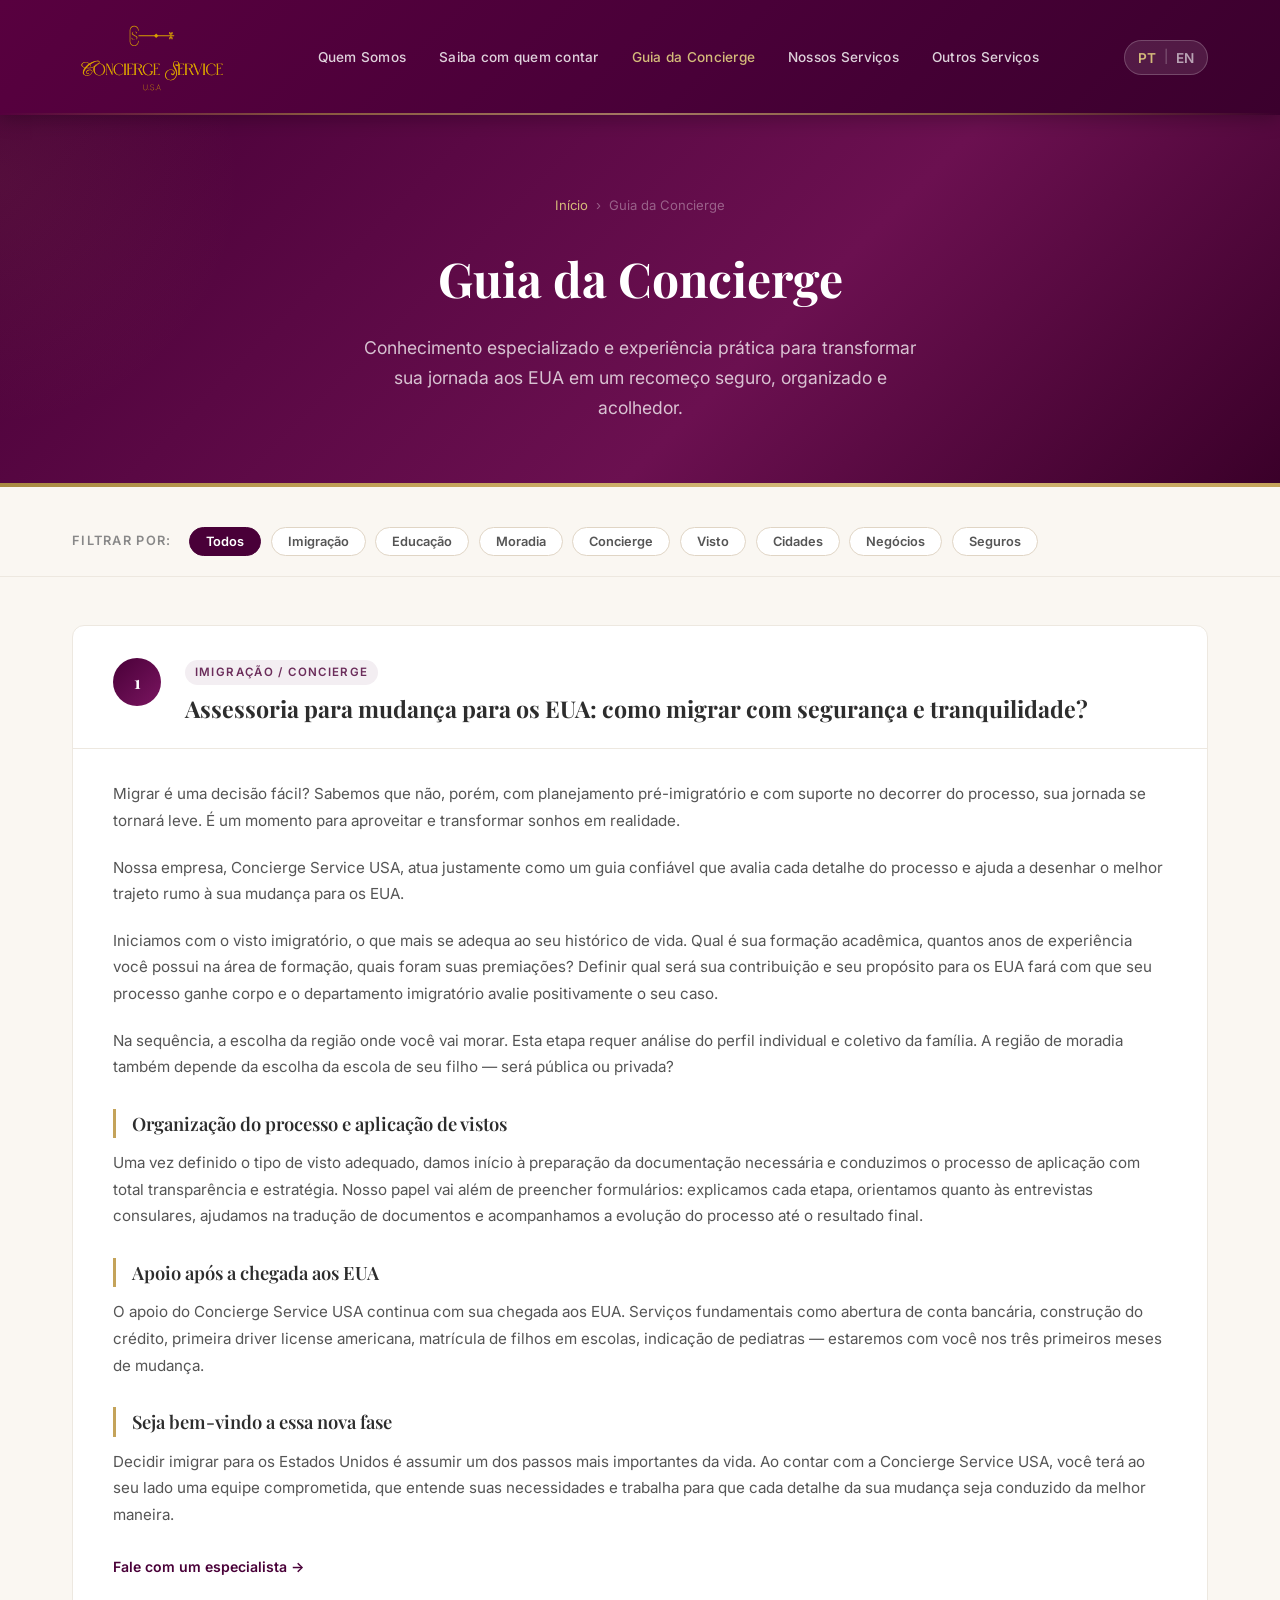
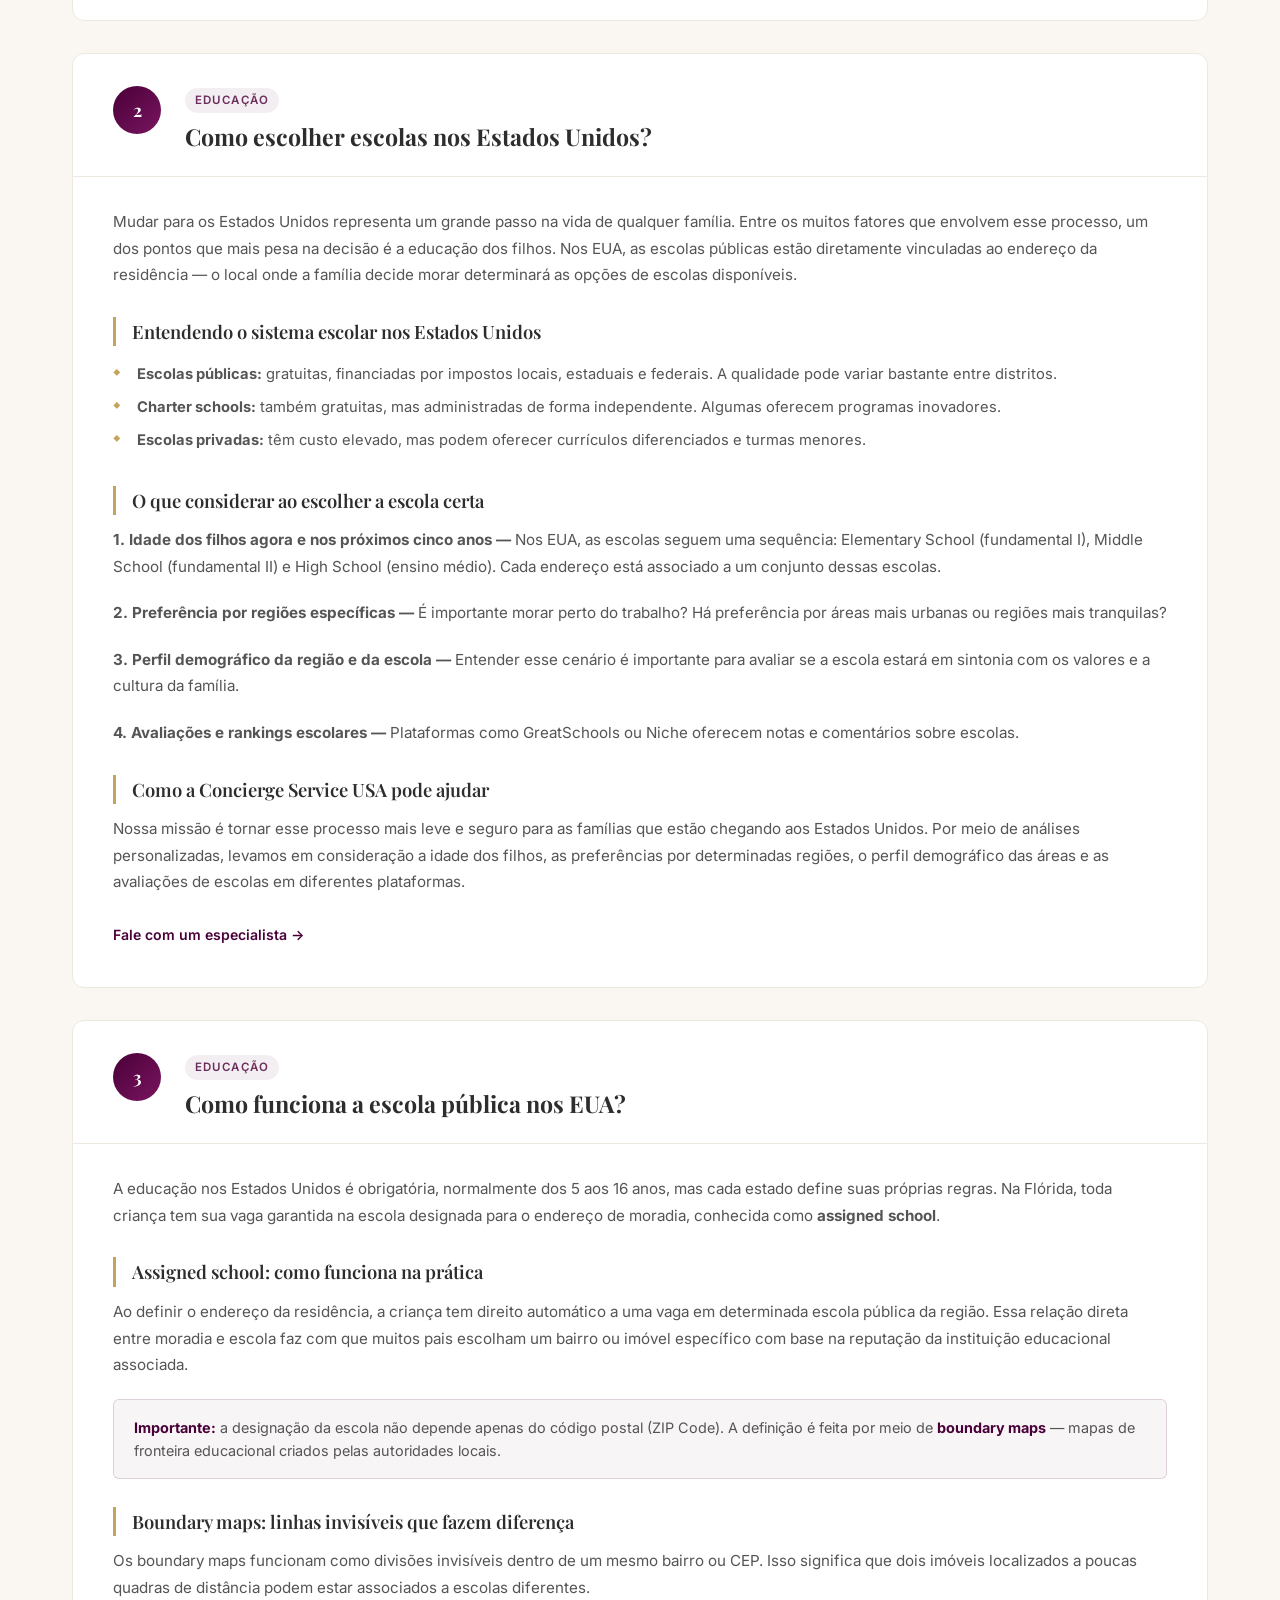
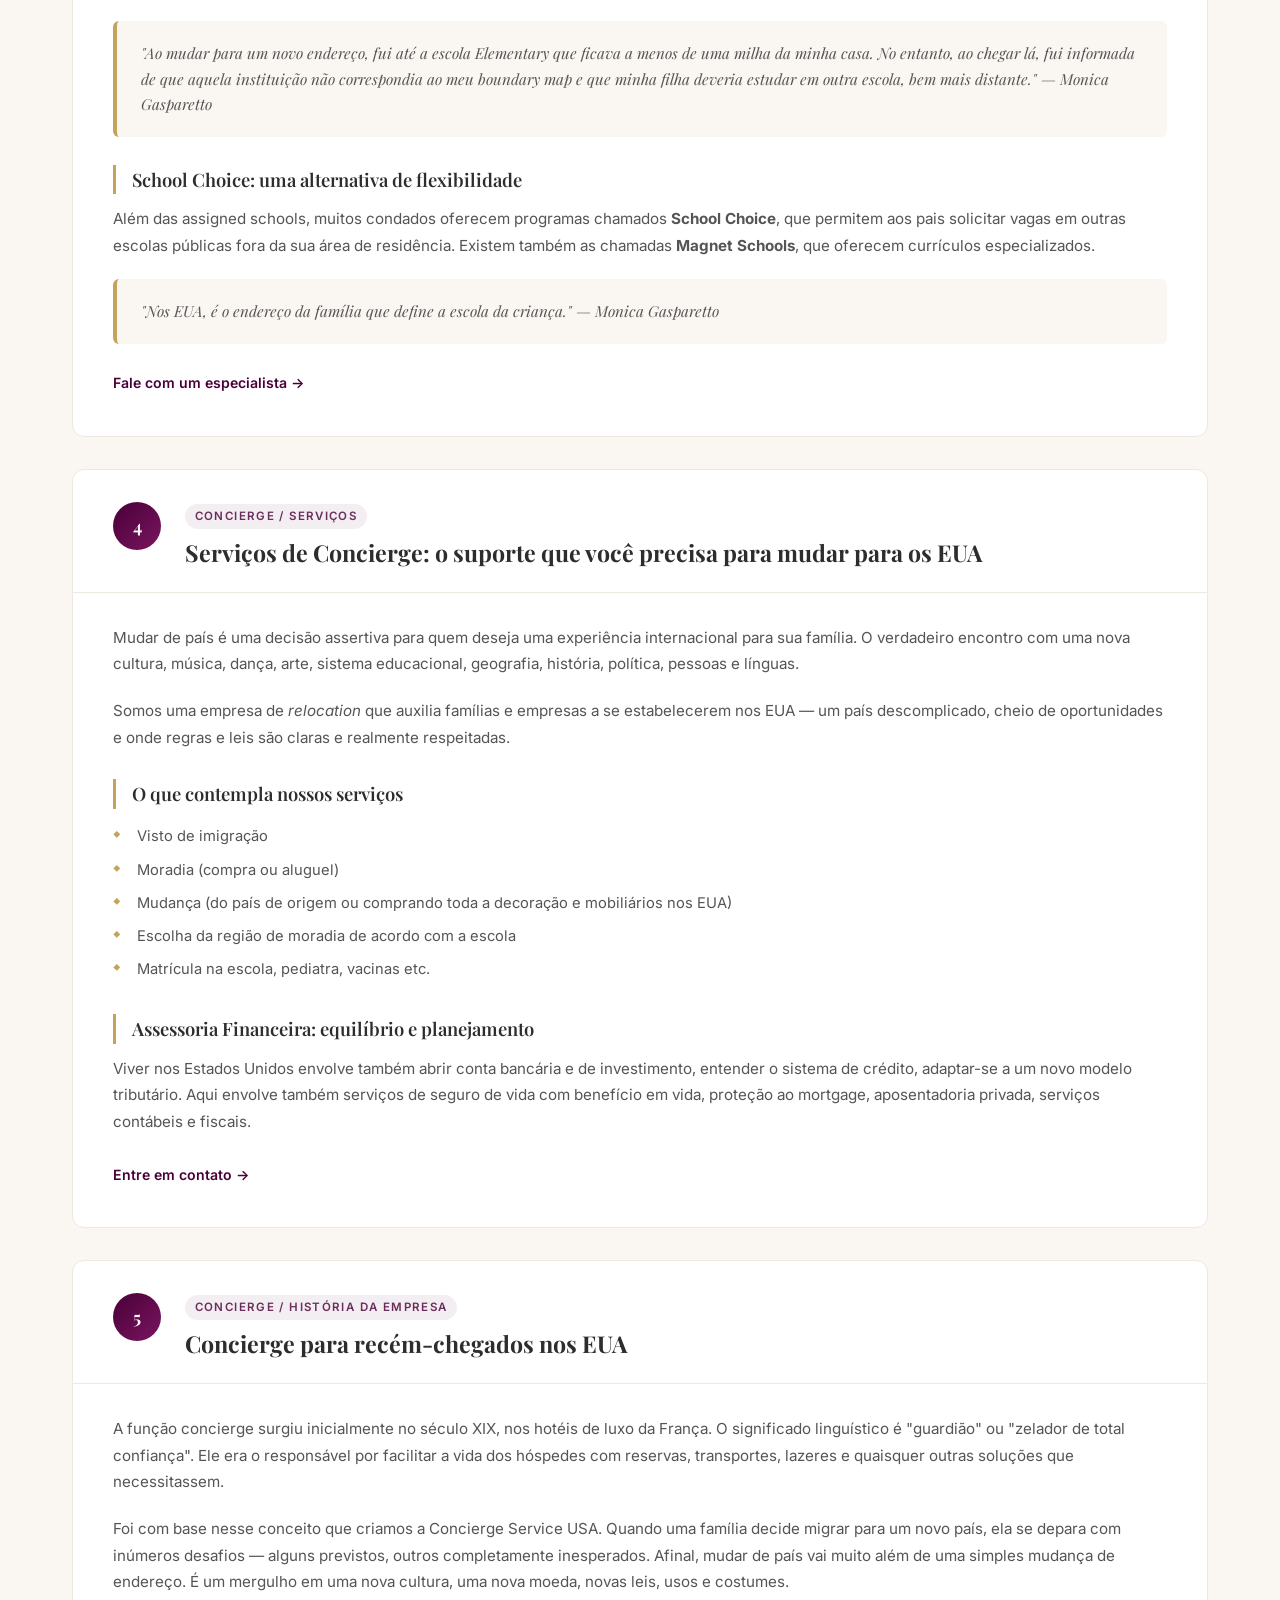
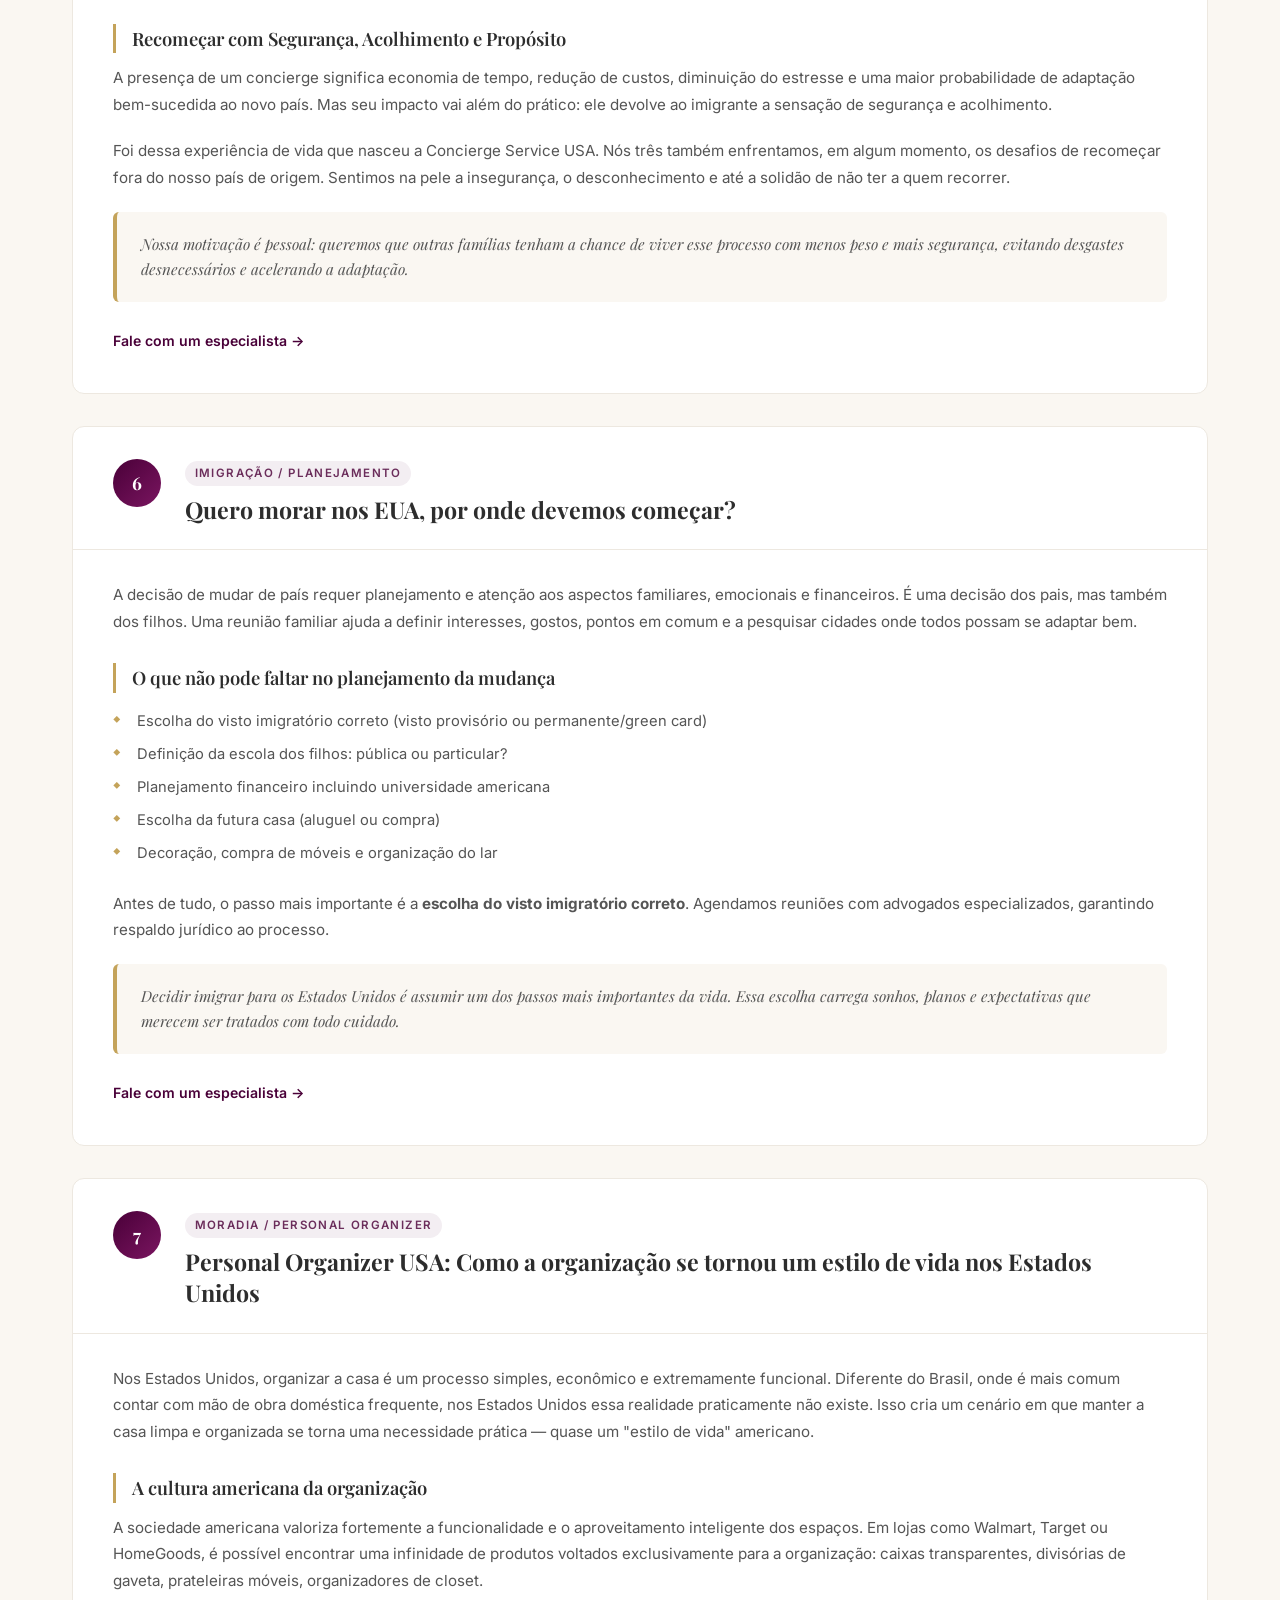
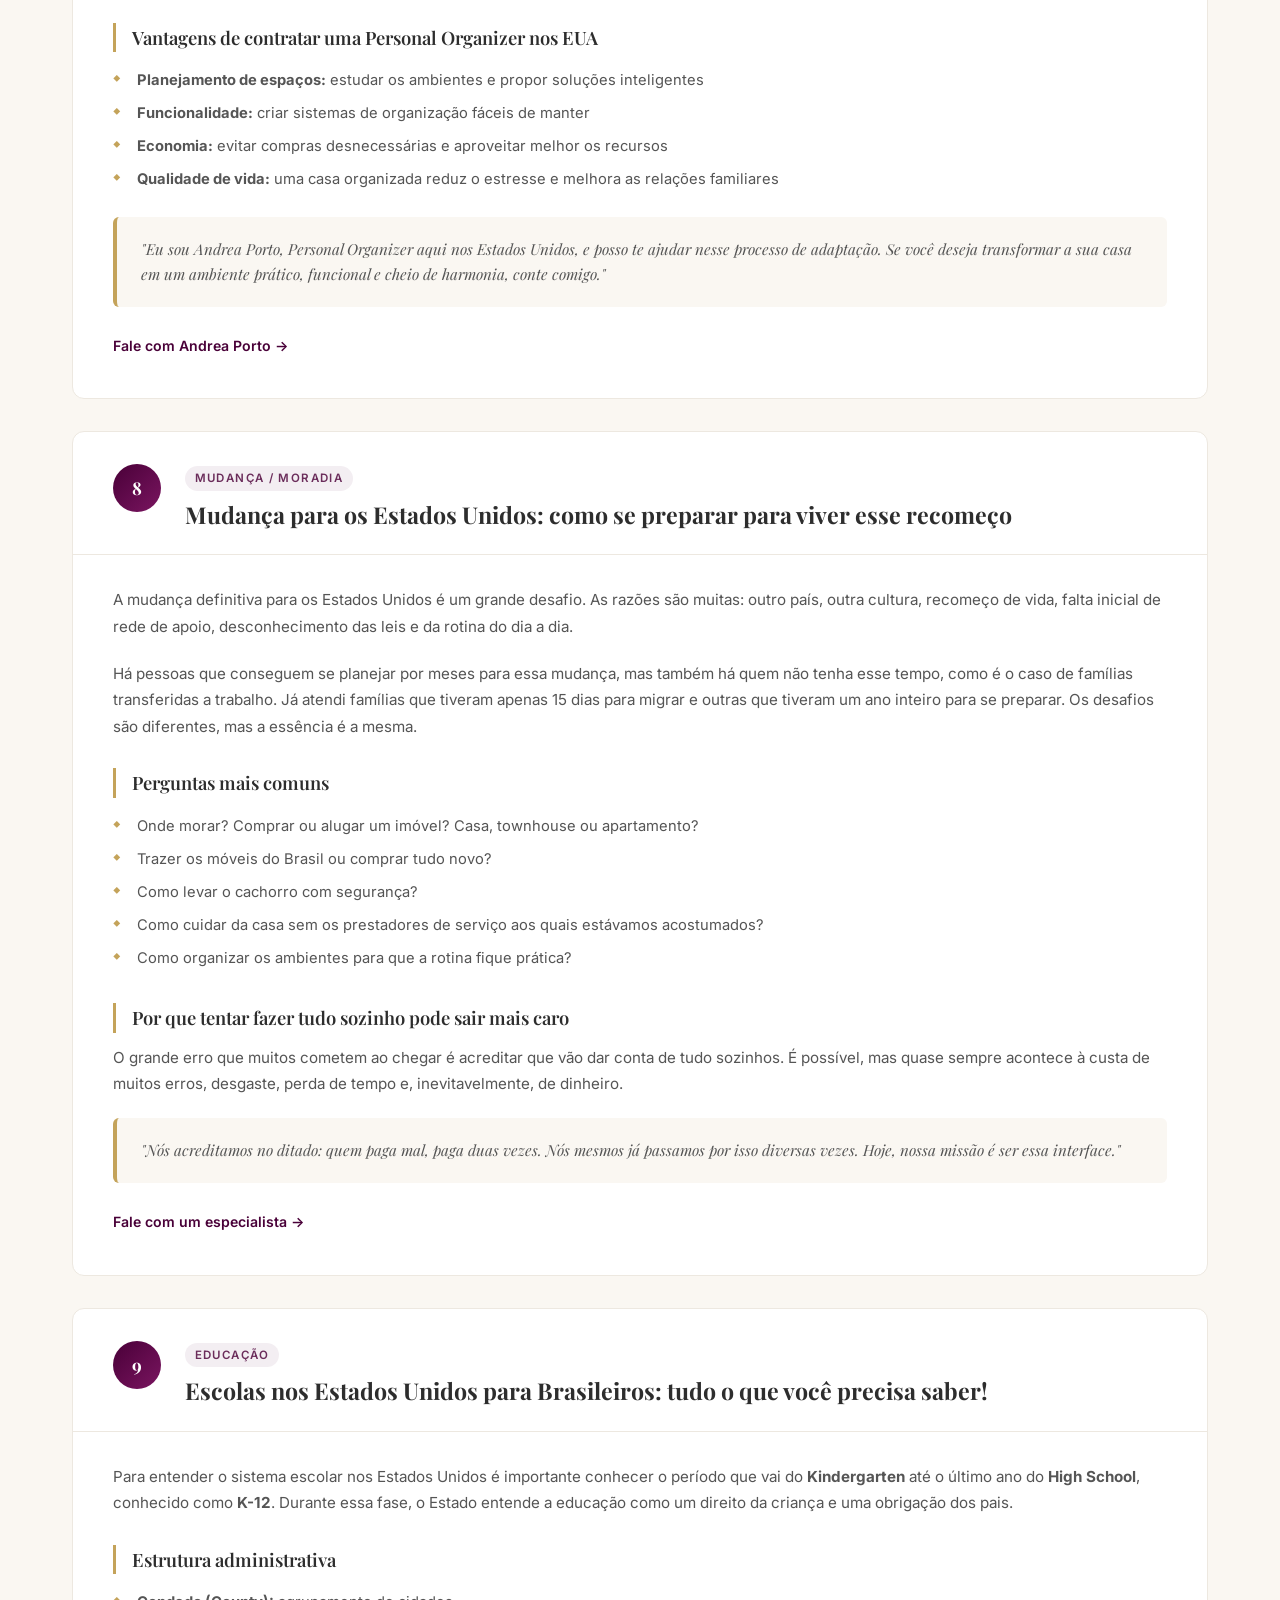
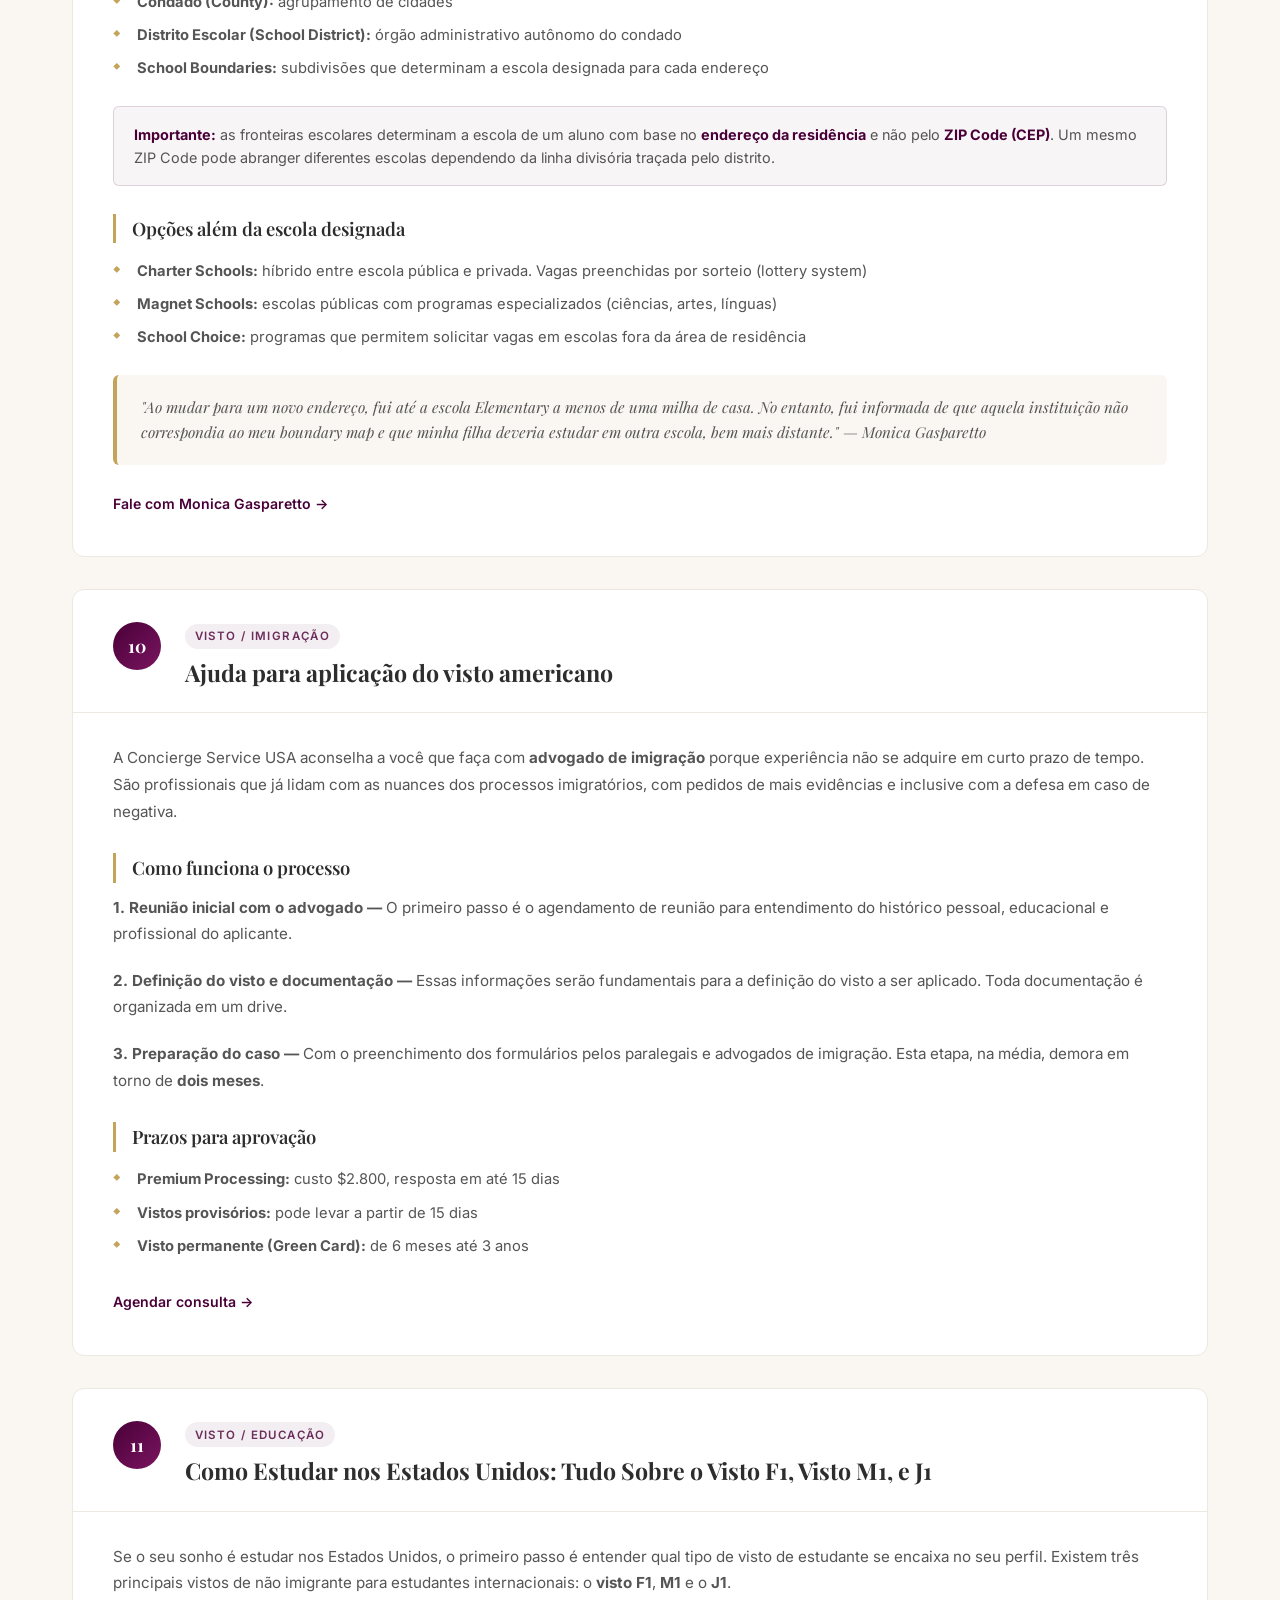
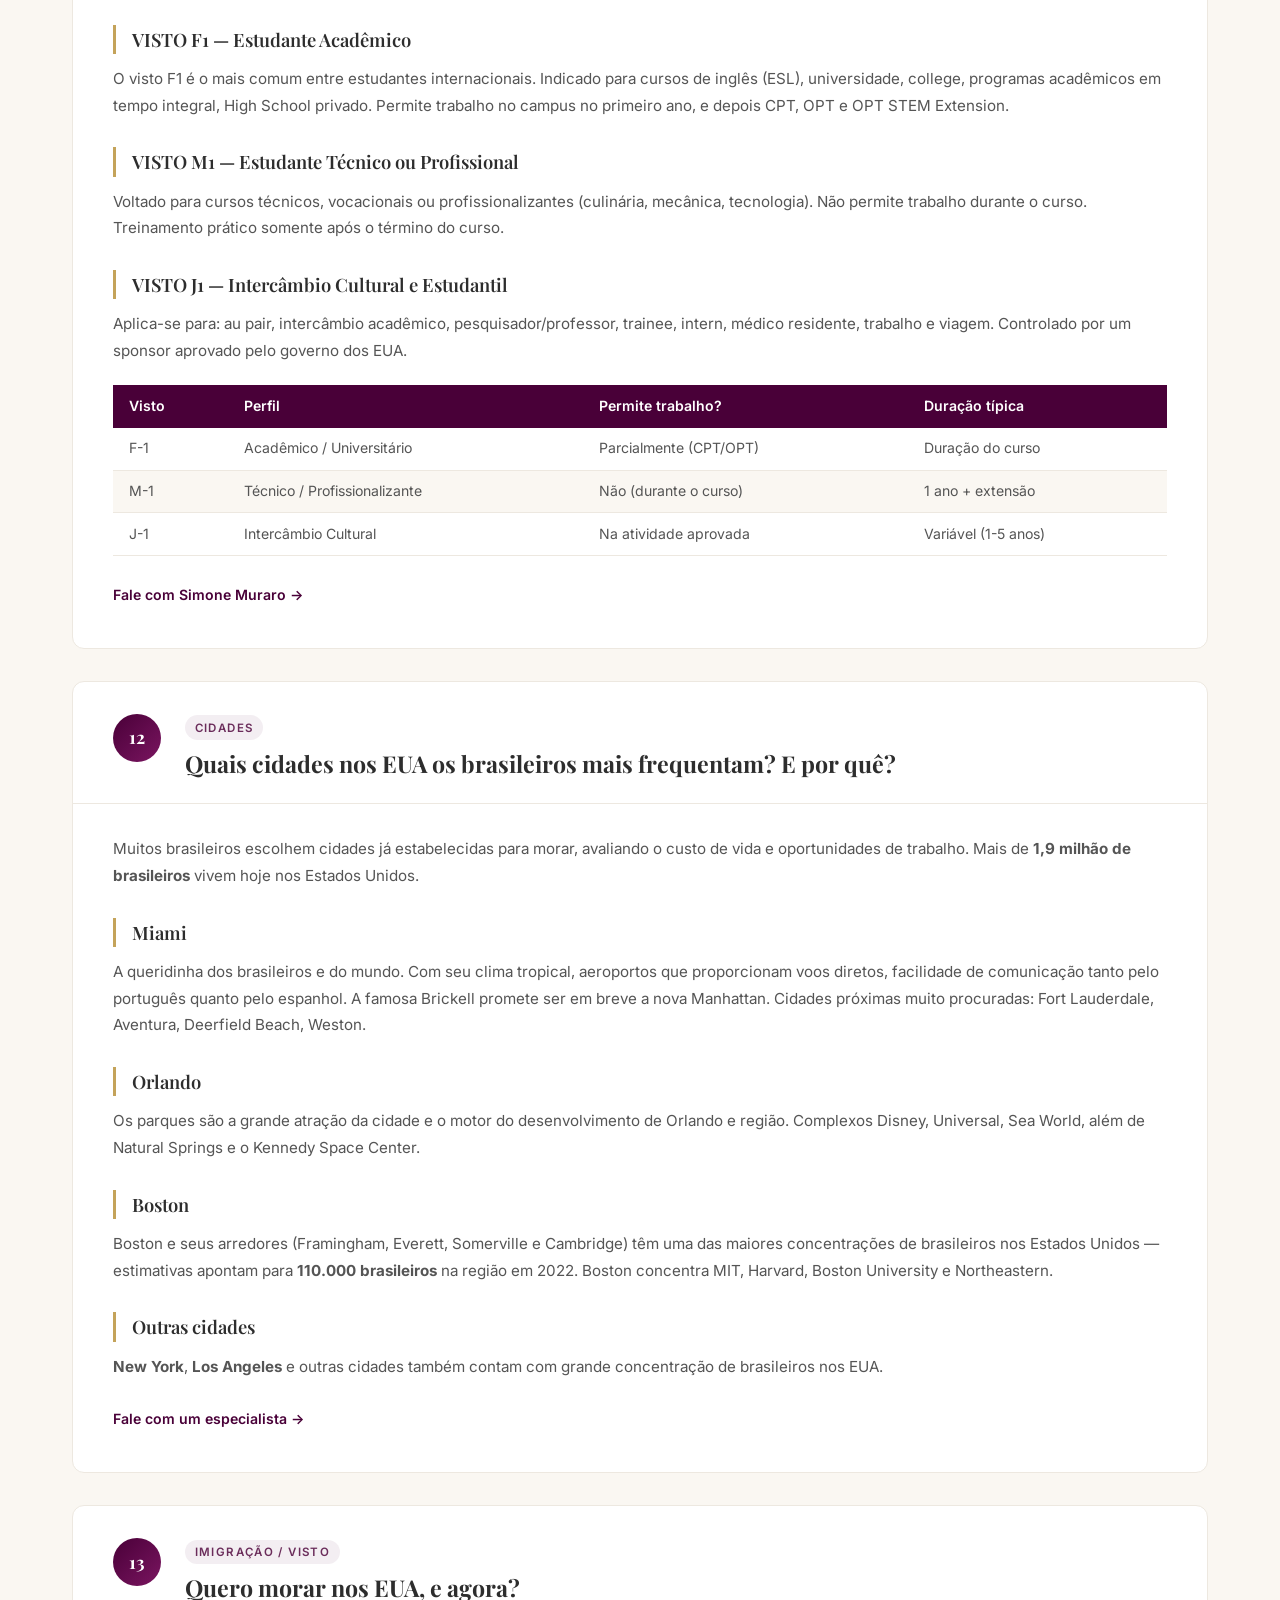
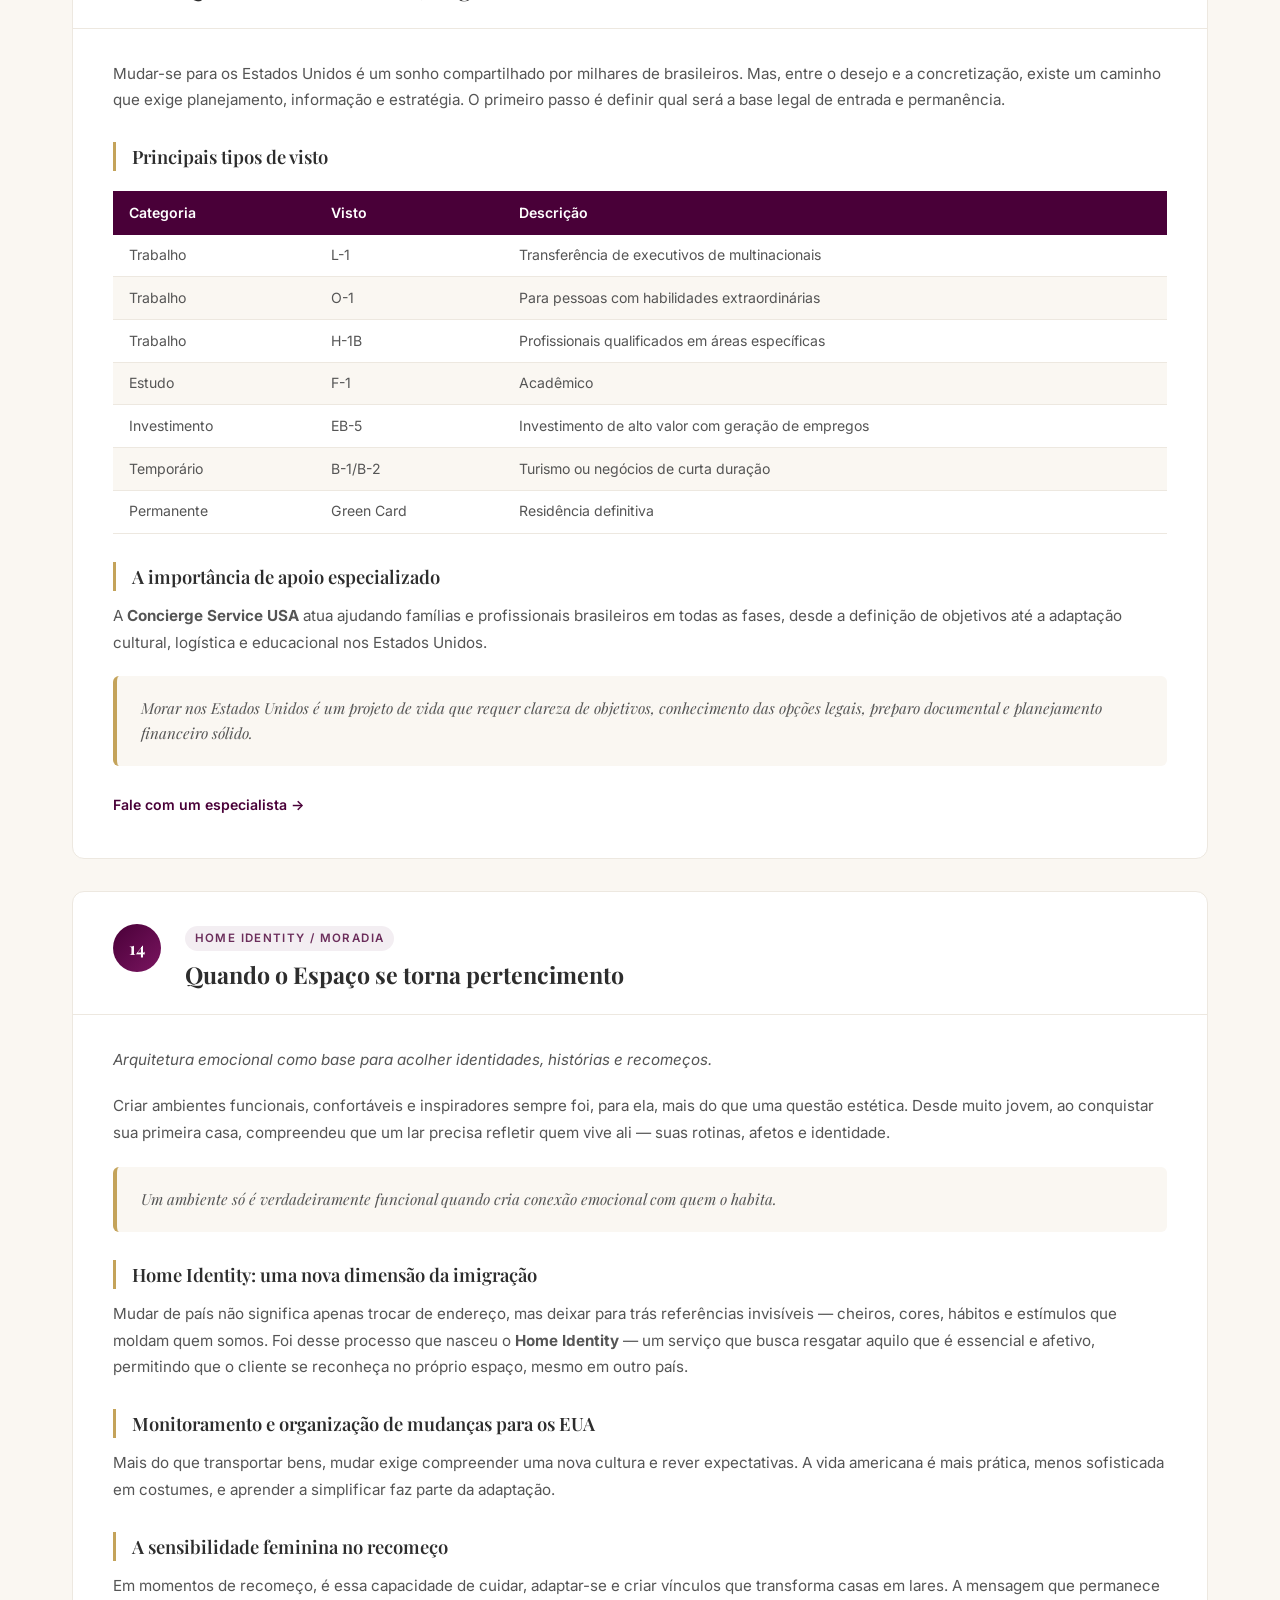
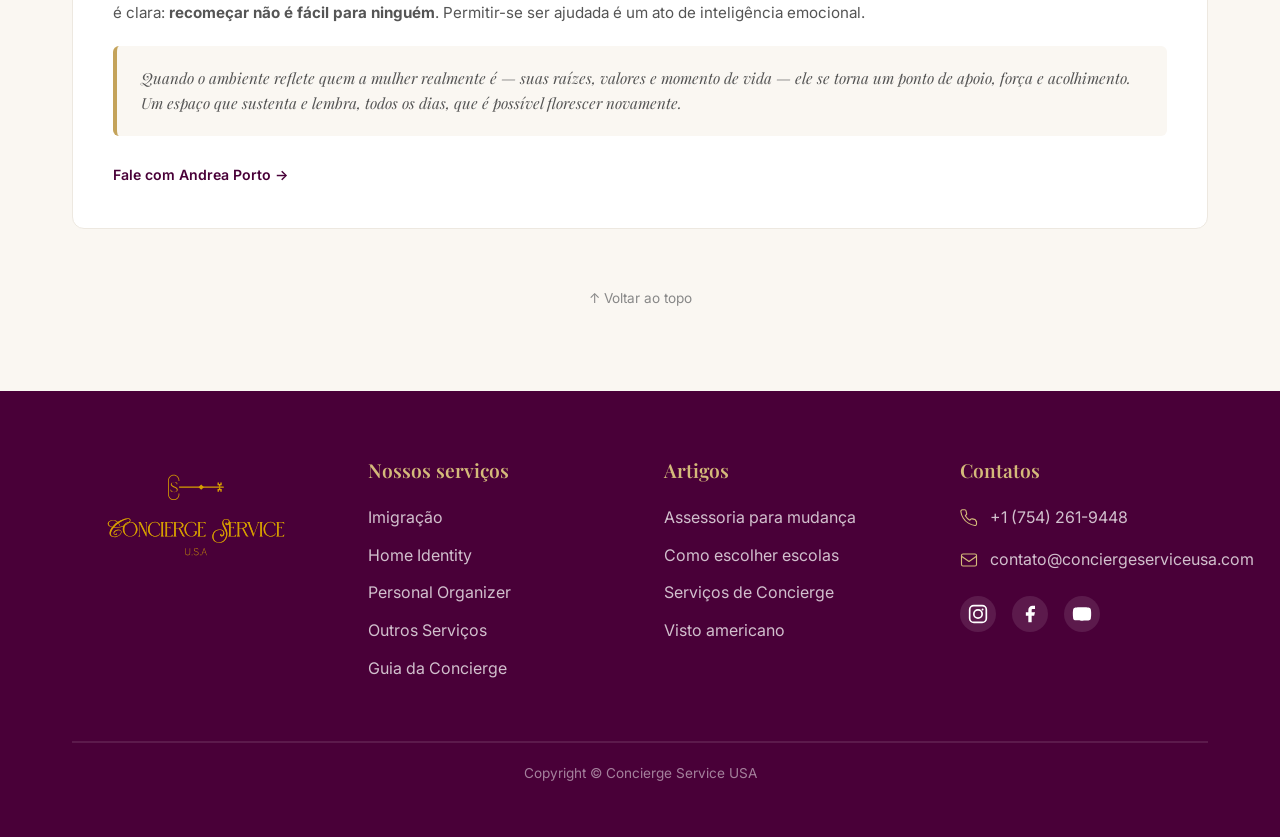
==== guide.html @ 2cc2651e "first commit" ====
<!DOCTYPE html>
<html lang="pt-BR">
<head>
  <meta charset="UTF-8">
  <meta name="viewport" content="width=device-width, initial-scale=1.0">
  <meta name="description" content="Guia do Concierge — Artigos e publicações da Concierge Service USA sobre imigração, educação, moradia e adaptação aos Estados Unidos.">
  <title>Guia da Concierge | Concierge Service USA</title>
  <link rel="preconnect" href="https://fonts.googleapis.com">
  <link rel="preconnect" href="https://fonts.gstatic.com" crossorigin>
  <link href="https://fonts.googleapis.com/css2?family=Playfair+Display:ital,wght@0,400;0,500;0,600;0,700;1,400&family=Inter:wght@300;400;500;600;700&display=swap" rel="stylesheet">
  <link rel="stylesheet" href="styles.css">
  <style>
    /* ===== GUIDE PAGE SPECIFIC STYLES ===== */
    .guide-hero {
      background: linear-gradient(135deg, #490038 0%, #6B1050 60%, #3A0029 100%);
      padding: 5rem 0 4rem;
      text-align: center;
      position: relative;
      overflow: hidden;
    }
    .guide-hero::before {
      content: '';
      position: absolute;
      top: -50%;
      left: -20%;
      width: 500px;
      height: 500px;
      border-radius: 50%;
      background: radial-gradient(circle, rgba(196,163,90,0.08) 0%, transparent 70%);
    }
    .guide-hero::after {
      content: '';
      position: absolute;
      bottom: 0;
      left: 0; right: 0;
      height: 4px;
      background: linear-gradient(90deg, var(--color-gold-dark), var(--color-gold), var(--color-gold-light), var(--color-gold));
    }
    .guide-hero h1 {
      font-family: var(--font-heading);
      font-size: 3rem;
      font-weight: 700;
      color: #fff;
      margin-bottom: 1rem;
      position: relative;
      z-index: 1;
    }
    .guide-hero p {
      font-size: 1.1rem;
      color: rgba(255,255,255,0.75);
      max-width: 560px;
      margin: 0 auto;
      line-height: 1.7;
      position: relative;
      z-index: 1;
    }
    .guide-hero .breadcrumb {
      display: flex;
      align-items: center;
      justify-content: center;
      gap: 0.5rem;
      margin-bottom: 1.5rem;
      font-size: 0.82rem;
      color: rgba(255,255,255,0.55);
      position: relative;
      z-index: 1;
    }
    .guide-hero .breadcrumb a { color: var(--color-gold-light); }
    .guide-hero .breadcrumb span { color: rgba(255,255,255,0.35); }

    /* Filter bar */
    .guide-filters {
      padding: 2.5rem 0 0;
      background: var(--color-bg-light);
      border-bottom: 1px solid var(--color-border-light);
    }
    .guide-filters .container {
      display: flex;
      align-items: center;
      gap: 0.6rem;
      flex-wrap: wrap;
      padding-bottom: 1.25rem;
    }
    .filter-label {
      font-size: 0.8rem;
      font-weight: 600;
      color: var(--color-text-light);
      text-transform: uppercase;
      letter-spacing: 0.1em;
      margin-right: 0.5rem;
    }
    .filter-btn {
      font-size: 0.8rem;
      font-weight: 600;
      padding: 0.4rem 1rem;
      border-radius: 20px;
      border: 1px solid var(--color-border);
      color: var(--color-text-medium);
      background: var(--color-bg-white);
      cursor: pointer;
      transition: var(--transition-fast);
      font-family: var(--font-body);
    }
    .filter-btn:hover, .filter-btn.active {
      background: #490038;
      color: #fff;
      border-color: #490038;
    }

    /* Articles layout */
    .guide-content {
      padding: 3rem 0 5rem;
      background: var(--color-bg-light);
    }
    .guide-index {
      display: grid;
      grid-template-columns: 1fr;
      gap: 0;
    }

    /* Empty filter state */
    .guide-empty {
      background: var(--color-bg-white);
      border: 1px solid var(--color-border-light);
      border-radius: var(--radius-md);
      padding: 3rem 2.5rem;
      text-align: center;
      margin-bottom: 2rem;
    }
    .guide-empty p {
      color: var(--color-text-medium);
      margin-bottom: 1.25rem;
    }

    /* Individual article */
    .guide-article {
      background: var(--color-bg-white);
      border: 1px solid var(--color-border-light);
      border-radius: var(--radius-md);
      margin-bottom: 2rem;
      overflow: hidden;
      scroll-margin-top: 2rem;
    }
    .guide-article-header {
      padding: 2rem 2.5rem 1.5rem;
      border-bottom: 1px solid var(--color-border-light);
      display: flex;
      align-items: flex-start;
      gap: 1.5rem;
    }
    .article-number {
      flex-shrink: 0;
      width: 48px;
      height: 48px;
      background: linear-gradient(135deg, #490038, #7A1560);
      color: #fff;
      border-radius: 50%;
      display: flex;
      align-items: center;
      justify-content: center;
      font-family: var(--font-heading);
      font-size: 1.1rem;
      font-weight: 700;
    }
    .article-header-info {
      flex: 1;
    }
    .article-category-tag {
      display: inline-block;
      font-size: 0.72rem;
      font-weight: 600;
      letter-spacing: 0.12em;
      text-transform: uppercase;
      color: var(--color-primary);
      background: rgba(107,45,91,0.08);
      padding: 0.2rem 0.6rem;
      border-radius: 20px;
      margin-bottom: 0.5rem;
    }
    .article-header-info h2 {
      font-family: var(--font-heading);
      font-size: 1.45rem;
      font-weight: 700;
      color: var(--color-text-dark);
      line-height: 1.35;
    }
    .guide-article-body {
      padding: 2rem 2.5rem 2.5rem;
    }
    .guide-article-body p {
      font-size: 0.95rem;
      color: var(--color-text-medium);
      line-height: 1.75;
      margin-bottom: 1.25rem;
    }
    .guide-article-body h3 {
      font-family: var(--font-heading);
      font-size: 1.15rem;
      font-weight: 600;
      color: var(--color-text-dark);
      margin: 1.75rem 0 0.75rem;
      padding-left: 1rem;
      border-left: 3px solid var(--color-gold);
    }
    .guide-article-body ul {
      list-style: none;
      margin: 0 0 1.25rem;
      padding: 0;
    }
    .guide-article-body ul li {
      font-size: 0.92rem;
      color: var(--color-text-medium);
      padding: 0.3rem 0 0.3rem 1.5rem;
      position: relative;
      line-height: 1.6;
    }
    .guide-article-body ul li::before {
      content: '◆';
      position: absolute;
      left: 0;
      color: var(--color-gold);
      font-size: 0.45rem;
      top: 0.55rem;
    }
    .guide-article-body blockquote {
      font-family: var(--font-heading);
      font-style: italic;
      font-size: 0.95rem;
      color: var(--color-text-medium);
      padding: 1.25rem 1.5rem;
      background: var(--color-bg-light);
      border-radius: var(--radius-sm);
      border-left: 4px solid var(--color-gold);
      margin: 1.25rem 0;
      line-height: 1.65;
    }
    .guide-article-body .note-box {
      background: rgba(73, 0, 56, 0.04);
      border: 1px solid rgba(73, 0, 56, 0.15);
      border-radius: var(--radius-sm);
      padding: 1rem 1.25rem;
      margin: 1rem 0;
      font-size: 0.9rem;
      color: var(--color-text-medium);
    }
    .guide-article-body .note-box strong {
      color: #490038;
    }

    /* Visa table */
    .visa-table {
      width: 100%;
      border-collapse: collapse;
      margin: 1.25rem 0;
      font-size: 0.88rem;
    }
    .visa-table th {
      background: #490038;
      color: #fff;
      padding: 0.65rem 1rem;
      text-align: left;
      font-weight: 600;
    }
    .visa-table td {
      padding: 0.6rem 1rem;
      border-bottom: 1px solid var(--color-border-light);
      color: var(--color-text-medium);
    }
    .visa-table tr:nth-child(even) td {
      background: var(--color-bg-light);
    }

    /* Article CTA */
    .article-cta {
      display: inline-flex;
      align-items: center;
      gap: 0.5rem;
      font-size: 0.88rem;
      font-weight: 600;
      color: #490038;
      margin-top: 0.5rem;
      transition: var(--transition-fast);
    }
    .article-cta:hover { color: var(--color-gold-dark); }

    /* Back to top */
    .guide-back-top {
      text-align: center;
      padding: 1.5rem 0 0;
    }
    .guide-back-top a {
      font-size: 0.85rem;
      color: var(--color-text-light);
      display: inline-flex;
      align-items: center;
      gap: 0.4rem;
      transition: var(--transition-fast);
    }
    .guide-back-top a:hover { color: #490038; }

    @media (max-width: 768px) {
      .guide-hero h1 { font-size: 2rem; }
      .guide-article-header { flex-direction: column; gap: 1rem; padding: 1.5rem; }
      .guide-article-body { padding: 1.5rem; }
      .guide-filters .container { padding-bottom: 1rem; }
    }
  </style>
</head>
<body>

  <header class="header" id="top">
    <div class="container header-inner">
      <a href="index.html" class="logo" aria-label="Concierge Service USA — Página Inicial">
        <img class="logo-image" src="image/Logo_dourado.svg" alt="Concierge Service USA" loading="eager">
      </a>
      <nav class="main-nav" aria-label="Navegação principal">
        <a href="quem-somos.html" class="nav-link">Quem Somos</a>
        <a href="index.html#equipe" class="nav-link">Saiba com quem contar</a>
        <a href="guide.html" class="nav-link" style="color:var(--color-gold-light);">Guia da Concierge</a>
        <a href="index.html#servicos" class="nav-link">Nossos Serviços</a>
        <a href="outros-servicos.html" class="nav-link">Outros Serviços</a>
      </nav>
      <div class="lang-switch">
        <button class="lang-btn active" data-lang="pt">PT</button>
        <span class="lang-divider">|</span>
        <button class="lang-btn" data-lang="en">EN</button>
      </div>
    </div>
  </header>

  <main>

    <!-- GUIDE HERO -->
    <div class="guide-hero">
      <div class="container">
        <div class="breadcrumb">
          <a href="index.html">Início</a>
          <span>›</span>
          <span>Guia da Concierge</span>
        </div>
        <h1>Guia da Concierge</h1>
        <p>Conhecimento especializado e experiência prática para transformar sua jornada aos EUA em um recomeço seguro, organizado e acolhedor.</p>
      </div>
    </div>

    <!-- FILTER BAR -->
    <div class="guide-filters">
      <div class="container">
        <span class="filter-label">Filtrar por:</span>
        <button class="filter-btn active" data-filter="all">Todos</button>
        <button class="filter-btn" data-filter="imigracao">Imigração</button>
        <button class="filter-btn" data-filter="educacao">Educação</button>
        <button class="filter-btn" data-filter="moradia">Moradia</button>
        <button class="filter-btn" data-filter="concierge">Concierge</button>
        <button class="filter-btn" data-filter="visto">Visto</button>
        <button class="filter-btn" data-filter="cidades">Cidades</button>
        <button class="filter-btn" data-filter="negocios">Negócios</button>
        <button class="filter-btn" data-filter="seguros">Seguros</button>
      </div>
    </div>

    <!-- ARTICLES -->
    <div class="guide-content">
      <div class="container">
        <div class="guide-index">

          <!-- POST 1 -->
          <article class="guide-article" id="post-1" data-category="imigracao concierge">
            <div class="guide-article-header">
              <div class="article-number">1</div>
              <div class="article-header-info">
                <span class="article-category-tag">Imigração / Concierge</span>
                <h2>Assessoria para mudança para os EUA: como migrar com segurança e tranquilidade?</h2>
              </div>
            </div>
            <div class="guide-article-body">
              <p>Migrar é uma decisão fácil? Sabemos que não, porém, com planejamento pré-imigratório e com suporte no decorrer do processo, sua jornada se tornará leve. É um momento para aproveitar e transformar sonhos em realidade.</p>
              <p>Nossa empresa, Concierge Service USA, atua justamente como um guia confiável que avalia cada detalhe do processo e ajuda a desenhar o melhor trajeto rumo à sua mudança para os EUA.</p>
              <p>Iniciamos com o visto imigratório, o que mais se adequa ao seu histórico de vida. Qual é sua formação acadêmica, quantos anos de experiência você possui na área de formação, quais foram suas premiações? Definir qual será sua contribuição e seu propósito para os EUA fará com que seu processo ganhe corpo e o departamento imigratório avalie positivamente o seu caso.</p>
              <p>Na sequência, a escolha da região onde você vai morar. Esta etapa requer análise do perfil individual e coletivo da família. A região de moradia também depende da escolha da escola de seu filho — será pública ou privada?</p>
              <h3>Organização do processo e aplicação de vistos</h3>
              <p>Uma vez definido o tipo de visto adequado, damos início à preparação da documentação necessária e conduzimos o processo de aplicação com total transparência e estratégia. Nosso papel vai além de preencher formulários: explicamos cada etapa, orientamos quanto às entrevistas consulares, ajudamos na tradução de documentos e acompanhamos a evolução do processo até o resultado final.</p>
              <h3>Apoio após a chegada aos EUA</h3>
              <p>O apoio do Concierge Service USA continua com sua chegada aos EUA. Serviços fundamentais como abertura de conta bancária, construção do crédito, primeira driver license americana, matrícula de filhos em escolas, indicação de pediatras — estaremos com você nos três primeiros meses de mudança.</p>
              <h3>Seja bem-vindo a essa nova fase</h3>
              <p>Decidir imigrar para os Estados Unidos é assumir um dos passos mais importantes da vida. Ao contar com a Concierge Service USA, você terá ao seu lado uma equipe comprometida, que entende suas necessidades e trabalha para que cada detalhe da sua mudança seja conduzido da melhor maneira.</p>
              <a href="index.html#contato" class="article-cta">Fale com um especialista →</a>
            </div>
          </article>

          <!-- POST 2 -->
          <article class="guide-article" id="post-2" data-category="educacao">
            <div class="guide-article-header">
              <div class="article-number">2</div>
              <div class="article-header-info">
                <span class="article-category-tag">Educação</span>
                <h2>Como escolher escolas nos Estados Unidos?</h2>
              </div>
            </div>
            <div class="guide-article-body">
              <p>Mudar para os Estados Unidos representa um grande passo na vida de qualquer família. Entre os muitos fatores que envolvem esse processo, um dos pontos que mais pesa na decisão é a educação dos filhos. Nos EUA, as escolas públicas estão diretamente vinculadas ao endereço da residência — o local onde a família decide morar determinará as opções de escolas disponíveis.</p>
              <h3>Entendendo o sistema escolar nos Estados Unidos</h3>
              <ul>
                <li><strong>Escolas públicas:</strong> gratuitas, financiadas por impostos locais, estaduais e federais. A qualidade pode variar bastante entre distritos.</li>
                <li><strong>Charter schools:</strong> também gratuitas, mas administradas de forma independente. Algumas oferecem programas inovadores.</li>
                <li><strong>Escolas privadas:</strong> têm custo elevado, mas podem oferecer currículos diferenciados e turmas menores.</li>
              </ul>
              <h3>O que considerar ao escolher a escola certa</h3>
              <p><strong>1. Idade dos filhos agora e nos próximos cinco anos —</strong> Nos EUA, as escolas seguem uma sequência: Elementary School (fundamental I), Middle School (fundamental II) e High School (ensino médio). Cada endereço está associado a um conjunto dessas escolas.</p>
              <p><strong>2. Preferência por regiões específicas —</strong> É importante morar perto do trabalho? Há preferência por áreas mais urbanas ou regiões mais tranquilas?</p>
              <p><strong>3. Perfil demográfico da região e da escola —</strong> Entender esse cenário é importante para avaliar se a escola estará em sintonia com os valores e a cultura da família.</p>
              <p><strong>4. Avaliações e rankings escolares —</strong> Plataformas como GreatSchools ou Niche oferecem notas e comentários sobre escolas.</p>
              <h3>Como a Concierge Service USA pode ajudar</h3>
              <p>Nossa missão é tornar esse processo mais leve e seguro para as famílias que estão chegando aos Estados Unidos. Por meio de análises personalizadas, levamos em consideração a idade dos filhos, as preferências por determinadas regiões, o perfil demográfico das áreas e as avaliações de escolas em diferentes plataformas.</p>
              <a href="index.html#contato" class="article-cta">Fale com um especialista →</a>
            </div>
          </article>

          <!-- POST 3 -->
          <article class="guide-article" id="post-3" data-category="educacao">
            <div class="guide-article-header">
              <div class="article-number">3</div>
              <div class="article-header-info">
                <span class="article-category-tag">Educação</span>
                <h2>Como funciona a escola pública nos EUA?</h2>
              </div>
            </div>
            <div class="guide-article-body">
              <p>A educação nos Estados Unidos é obrigatória, normalmente dos 5 aos 16 anos, mas cada estado define suas próprias regras. Na Flórida, toda criança tem sua vaga garantida na escola designada para o endereço de moradia, conhecida como <strong>assigned school</strong>.</p>
              <h3>Assigned school: como funciona na prática</h3>
              <p>Ao definir o endereço da residência, a criança tem direito automático a uma vaga em determinada escola pública da região. Essa relação direta entre moradia e escola faz com que muitos pais escolham um bairro ou imóvel específico com base na reputação da instituição educacional associada.</p>
              <div class="note-box"><strong>Importante:</strong> a designação da escola não depende apenas do código postal (ZIP Code). A definição é feita por meio de <strong>boundary maps</strong> — mapas de fronteira educacional criados pelas autoridades locais.</div>
              <h3>Boundary maps: linhas invisíveis que fazem diferença</h3>
              <p>Os boundary maps funcionam como divisões invisíveis dentro de um mesmo bairro ou CEP. Isso significa que dois imóveis localizados a poucas quadras de distância podem estar associados a escolas diferentes.</p>
              <blockquote>"Ao mudar para um novo endereço, fui até a escola Elementary que ficava a menos de uma milha da minha casa. No entanto, ao chegar lá, fui informada de que aquela instituição não correspondia ao meu boundary map e que minha filha deveria estudar em outra escola, bem mais distante." — Monica Gasparetto</blockquote>
              <h3>School Choice: uma alternativa de flexibilidade</h3>
              <p>Além das assigned schools, muitos condados oferecem programas chamados <strong>School Choice</strong>, que permitem aos pais solicitar vagas em outras escolas públicas fora da sua área de residência. Existem também as chamadas <strong>Magnet Schools</strong>, que oferecem currículos especializados.</p>
              <blockquote>"Nos EUA, é o endereço da família que define a escola da criança." — Monica Gasparetto</blockquote>
              <a href="index.html#contato" class="article-cta">Fale com um especialista →</a>
            </div>
          </article>

          <!-- POST 4 -->
          <article class="guide-article" id="post-4" data-category="concierge">
            <div class="guide-article-header">
              <div class="article-number">4</div>
              <div class="article-header-info">
                <span class="article-category-tag">Concierge / Serviços</span>
                <h2>Serviços de Concierge: o suporte que você precisa para mudar para os EUA</h2>
              </div>
            </div>
            <div class="guide-article-body">
              <p>Mudar de país é uma decisão assertiva para quem deseja uma experiência internacional para sua família. O verdadeiro encontro com uma nova cultura, música, dança, arte, sistema educacional, geografia, história, política, pessoas e línguas.</p>
              <p>Somos uma empresa de <em>relocation</em> que auxilia famílias e empresas a se estabelecerem nos EUA — um país descomplicado, cheio de oportunidades e onde regras e leis são claras e realmente respeitadas.</p>
              <h3>O que contempla nossos serviços</h3>
              <ul>
                <li>Visto de imigração</li>
                <li>Moradia (compra ou aluguel)</li>
                <li>Mudança (do país de origem ou comprando toda a decoração e mobiliários nos EUA)</li>
                <li>Escolha da região de moradia de acordo com a escola</li>
                <li>Matrícula na escola, pediatra, vacinas etc.</li>
              </ul>
              <h3>Assessoria Financeira: equilíbrio e planejamento</h3>
              <p>Viver nos Estados Unidos envolve também abrir conta bancária e de investimento, entender o sistema de crédito, adaptar-se a um novo modelo tributário. Aqui envolve também serviços de seguro de vida com benefício em vida, proteção ao mortgage, aposentadoria privada, serviços contábeis e fiscais.</p>
              <a href="index.html#contato" class="article-cta">Entre em contato →</a>
            </div>
          </article>

          <!-- POST 5 -->
          <article class="guide-article" id="post-5" data-category="concierge">
            <div class="guide-article-header">
              <div class="article-number">5</div>
              <div class="article-header-info">
                <span class="article-category-tag">Concierge / História da Empresa</span>
                <h2>Concierge para recém-chegados nos EUA</h2>
              </div>
            </div>
            <div class="guide-article-body">
              <p>A função concierge surgiu inicialmente no século XIX, nos hotéis de luxo da França. O significado linguístico é "guardião" ou "zelador de total confiança". Ele era o responsável por facilitar a vida dos hóspedes com reservas, transportes, lazeres e quaisquer outras soluções que necessitassem.</p>
              <p>Foi com base nesse conceito que criamos a Concierge Service USA. Quando uma família decide migrar para um novo país, ela se depara com inúmeros desafios — alguns previstos, outros completamente inesperados. Afinal, mudar de país vai muito além de uma simples mudança de endereço. É um mergulho em uma nova cultura, uma nova moeda, novas leis, usos e costumes.</p>
              <h3>Recomeçar com Segurança, Acolhimento e Propósito</h3>
              <p>A presença de um concierge significa economia de tempo, redução de custos, diminuição do estresse e uma maior probabilidade de adaptação bem-sucedida ao novo país. Mas seu impacto vai além do prático: ele devolve ao imigrante a sensação de segurança e acolhimento.</p>
              <p>Foi dessa experiência de vida que nasceu a Concierge Service USA. Nós três também enfrentamos, em algum momento, os desafios de recomeçar fora do nosso país de origem. Sentimos na pele a insegurança, o desconhecimento e até a solidão de não ter a quem recorrer.</p>
              <blockquote>Nossa motivação é pessoal: queremos que outras famílias tenham a chance de viver esse processo com menos peso e mais segurança, evitando desgastes desnecessários e acelerando a adaptação.</blockquote>
              <a href="index.html#contato" class="article-cta">Fale com um especialista →</a>
            </div>
          </article>

          <!-- POST 6 -->
          <article class="guide-article" id="post-6" data-category="imigracao">
            <div class="guide-article-header">
              <div class="article-number">6</div>
              <div class="article-header-info">
                <span class="article-category-tag">Imigração / Planejamento</span>
                <h2>Quero morar nos EUA, por onde devemos começar?</h2>
              </div>
            </div>
            <div class="guide-article-body">
              <p>A decisão de mudar de país requer planejamento e atenção aos aspectos familiares, emocionais e financeiros. É uma decisão dos pais, mas também dos filhos. Uma reunião familiar ajuda a definir interesses, gostos, pontos em comum e a pesquisar cidades onde todos possam se adaptar bem.</p>
              <h3>O que não pode faltar no planejamento da mudança</h3>
              <ul>
                <li>Escolha do visto imigratório correto (visto provisório ou permanente/green card)</li>
                <li>Definição da escola dos filhos: pública ou particular?</li>
                <li>Planejamento financeiro incluindo universidade americana</li>
                <li>Escolha da futura casa (aluguel ou compra)</li>
                <li>Decoração, compra de móveis e organização do lar</li>
              </ul>
              <p>Antes de tudo, o passo mais importante é a <strong>escolha do visto imigratório correto</strong>. Agendamos reuniões com advogados especializados, garantindo respaldo jurídico ao processo.</p>
              <blockquote>Decidir imigrar para os Estados Unidos é assumir um dos passos mais importantes da vida. Essa escolha carrega sonhos, planos e expectativas que merecem ser tratados com todo cuidado.</blockquote>
              <a href="index.html#contato" class="article-cta">Fale com um especialista →</a>
            </div>
          </article>

          <!-- POST 7 -->
          <article class="guide-article" id="post-7" data-category="moradia">
            <div class="guide-article-header">
              <div class="article-number">7</div>
              <div class="article-header-info">
                <span class="article-category-tag">Moradia / Personal Organizer</span>
                <h2>Personal Organizer USA: Como a organização se tornou um estilo de vida nos Estados Unidos</h2>
              </div>
            </div>
            <div class="guide-article-body">
              <p>Nos Estados Unidos, organizar a casa é um processo simples, econômico e extremamente funcional. Diferente do Brasil, onde é mais comum contar com mão de obra doméstica frequente, nos Estados Unidos essa realidade praticamente não existe. Isso cria um cenário em que manter a casa limpa e organizada se torna uma necessidade prática — quase um "estilo de vida" americano.</p>
              <h3>A cultura americana da organização</h3>
              <p>A sociedade americana valoriza fortemente a funcionalidade e o aproveitamento inteligente dos espaços. Em lojas como Walmart, Target ou HomeGoods, é possível encontrar uma infinidade de produtos voltados exclusivamente para a organização: caixas transparentes, divisórias de gaveta, prateleiras móveis, organizadores de closet.</p>
              <h3>Vantagens de contratar uma Personal Organizer nos EUA</h3>
              <ul>
                <li><strong>Planejamento de espaços:</strong> estudar os ambientes e propor soluções inteligentes</li>
                <li><strong>Funcionalidade:</strong> criar sistemas de organização fáceis de manter</li>
                <li><strong>Economia:</strong> evitar compras desnecessárias e aproveitar melhor os recursos</li>
                <li><strong>Qualidade de vida:</strong> uma casa organizada reduz o estresse e melhora as relações familiares</li>
              </ul>
              <blockquote>"Eu sou Andrea Porto, Personal Organizer aqui nos Estados Unidos, e posso te ajudar nesse processo de adaptação. Se você deseja transformar a sua casa em um ambiente prático, funcional e cheio de harmonia, conte comigo."</blockquote>
              <a href="index.html#contato" class="article-cta">Fale com Andrea Porto →</a>
            </div>
          </article>

          <!-- POST 8 -->
          <article class="guide-article" id="post-8" data-category="moradia">
            <div class="guide-article-header">
              <div class="article-number">8</div>
              <div class="article-header-info">
                <span class="article-category-tag">Mudança / Moradia</span>
                <h2>Mudança para os Estados Unidos: como se preparar para viver esse recomeço</h2>
              </div>
            </div>
            <div class="guide-article-body">
              <p>A mudança definitiva para os Estados Unidos é um grande desafio. As razões são muitas: outro país, outra cultura, recomeço de vida, falta inicial de rede de apoio, desconhecimento das leis e da rotina do dia a dia.</p>
              <p>Há pessoas que conseguem se planejar por meses para essa mudança, mas também há quem não tenha esse tempo, como é o caso de famílias transferidas a trabalho. Já atendi famílias que tiveram apenas 15 dias para migrar e outras que tiveram um ano inteiro para se preparar. Os desafios são diferentes, mas a essência é a mesma.</p>
              <h3>Perguntas mais comuns</h3>
              <ul>
                <li>Onde morar? Comprar ou alugar um imóvel? Casa, townhouse ou apartamento?</li>
                <li>Trazer os móveis do Brasil ou comprar tudo novo?</li>
                <li>Como levar o cachorro com segurança?</li>
                <li>Como cuidar da casa sem os prestadores de serviço aos quais estávamos acostumados?</li>
                <li>Como organizar os ambientes para que a rotina fique prática?</li>
              </ul>
              <h3>Por que tentar fazer tudo sozinho pode sair mais caro</h3>
              <p>O grande erro que muitos cometem ao chegar é acreditar que vão dar conta de tudo sozinhos. É possível, mas quase sempre acontece à custa de muitos erros, desgaste, perda de tempo e, inevitavelmente, de dinheiro.</p>
              <blockquote>"Nós acreditamos no ditado: quem paga mal, paga duas vezes. Nós mesmos já passamos por isso diversas vezes. Hoje, nossa missão é ser essa interface."</blockquote>
              <a href="index.html#contato" class="article-cta">Fale com um especialista →</a>
            </div>
          </article>

          <!-- POST 9 -->
          <article class="guide-article" id="post-9" data-category="educacao">
            <div class="guide-article-header">
              <div class="article-number">9</div>
              <div class="article-header-info">
                <span class="article-category-tag">Educação</span>
                <h2>Escolas nos Estados Unidos para Brasileiros: tudo o que você precisa saber!</h2>
              </div>
            </div>
            <div class="guide-article-body">
              <p>Para entender o sistema escolar nos Estados Unidos é importante conhecer o período que vai do <strong>Kindergarten</strong> até o último ano do <strong>High School</strong>, conhecido como <strong>K-12</strong>. Durante essa fase, o Estado entende a educação como um direito da criança e uma obrigação dos pais.</p>
              <h3>Estrutura administrativa</h3>
              <ul>
                <li><strong>Condado (County):</strong> agrupamento de cidades</li>
                <li><strong>Distrito Escolar (School District):</strong> órgão administrativo autônomo do condado</li>
                <li><strong>School Boundaries:</strong> subdivisões que determinam a escola designada para cada endereço</li>
              </ul>
              <div class="note-box"><strong>Importante:</strong> as fronteiras escolares determinam a escola de um aluno com base no <strong>endereço da residência</strong> e não pelo <strong>ZIP Code (CEP)</strong>. Um mesmo ZIP Code pode abranger diferentes escolas dependendo da linha divisória traçada pelo distrito.</div>
              <h3>Opções além da escola designada</h3>
              <ul>
                <li><strong>Charter Schools:</strong> híbrido entre escola pública e privada. Vagas preenchidas por sorteio (lottery system)</li>
                <li><strong>Magnet Schools:</strong> escolas públicas com programas especializados (ciências, artes, línguas)</li>
                <li><strong>School Choice:</strong> programas que permitem solicitar vagas em escolas fora da área de residência</li>
              </ul>
              <blockquote>"Ao mudar para um novo endereço, fui até a escola Elementary a menos de uma milha de casa. No entanto, fui informada de que aquela instituição não correspondia ao meu boundary map e que minha filha deveria estudar em outra escola, bem mais distante." — Monica Gasparetto</blockquote>
              <a href="index.html#contato" class="article-cta">Fale com Monica Gasparetto →</a>
            </div>
          </article>

          <!-- POST 10 -->
          <article class="guide-article" id="post-10" data-category="visto imigracao">
            <div class="guide-article-header">
              <div class="article-number">10</div>
              <div class="article-header-info">
                <span class="article-category-tag">Visto / Imigração</span>
                <h2>Ajuda para aplicação do visto americano</h2>
              </div>
            </div>
            <div class="guide-article-body">
              <p>A Concierge Service USA aconselha a você que faça com <strong>advogado de imigração</strong> porque experiência não se adquire em curto prazo de tempo. São profissionais que já lidam com as nuances dos processos imigratórios, com pedidos de mais evidências e inclusive com a defesa em caso de negativa.</p>
              <h3>Como funciona o processo</h3>
              <p><strong>1. Reunião inicial com o advogado —</strong> O primeiro passo é o agendamento de reunião para entendimento do histórico pessoal, educacional e profissional do aplicante.</p>
              <p><strong>2. Definição do visto e documentação —</strong> Essas informações serão fundamentais para a definição do visto a ser aplicado. Toda documentação é organizada em um drive.</p>
              <p><strong>3. Preparação do caso —</strong> Com o preenchimento dos formulários pelos paralegais e advogados de imigração. Esta etapa, na média, demora em torno de <strong>dois meses</strong>.</p>
              <h3>Prazos para aprovação</h3>
              <ul>
                <li><strong>Premium Processing:</strong> custo $2.800, resposta em até 15 dias</li>
                <li><strong>Vistos provisórios:</strong> pode levar a partir de 15 dias</li>
                <li><strong>Visto permanente (Green Card):</strong> de 6 meses até 3 anos</li>
              </ul>
              <a href="index.html#contato" class="article-cta">Agendar consulta →</a>
            </div>
          </article>

          <!-- POST 11 -->
          <article class="guide-article" id="post-11" data-category="visto educacao">
            <div class="guide-article-header">
              <div class="article-number">11</div>
              <div class="article-header-info">
                <span class="article-category-tag">Visto / Educação</span>
                <h2>Como Estudar nos Estados Unidos: Tudo Sobre o Visto F1, Visto M1, e J1</h2>
              </div>
            </div>
            <div class="guide-article-body">
              <p>Se o seu sonho é estudar nos Estados Unidos, o primeiro passo é entender qual tipo de visto de estudante se encaixa no seu perfil. Existem três principais vistos de não imigrante para estudantes internacionais: o <strong>visto F1</strong>, <strong>M1</strong> e o <strong>J1</strong>.</p>
              <h3>VISTO F1 — Estudante Acadêmico</h3>
              <p>O visto F1 é o mais comum entre estudantes internacionais. Indicado para cursos de inglês (ESL), universidade, college, programas acadêmicos em tempo integral, High School privado. Permite trabalho no campus no primeiro ano, e depois CPT, OPT e OPT STEM Extension.</p>
              <h3>VISTO M1 — Estudante Técnico ou Profissional</h3>
              <p>Voltado para cursos técnicos, vocacionais ou profissionalizantes (culinária, mecânica, tecnologia). Não permite trabalho durante o curso. Treinamento prático somente após o término do curso.</p>
              <h3>VISTO J1 — Intercâmbio Cultural e Estudantil</h3>
              <p>Aplica-se para: au pair, intercâmbio acadêmico, pesquisador/professor, trainee, intern, médico residente, trabalho e viagem. Controlado por um sponsor aprovado pelo governo dos EUA.</p>
              <table class="visa-table">
                <thead>
                  <tr><th>Visto</th><th>Perfil</th><th>Permite trabalho?</th><th>Duração típica</th></tr>
                </thead>
                <tbody>
                  <tr><td>F-1</td><td>Acadêmico / Universitário</td><td>Parcialmente (CPT/OPT)</td><td>Duração do curso</td></tr>
                  <tr><td>M-1</td><td>Técnico / Profissionalizante</td><td>Não (durante o curso)</td><td>1 ano + extensão</td></tr>
                  <tr><td>J-1</td><td>Intercâmbio Cultural</td><td>Na atividade aprovada</td><td>Variável (1-5 anos)</td></tr>
                </tbody>
              </table>
              <a href="index.html#contato" class="article-cta">Fale com Simone Muraro →</a>
            </div>
          </article>

          <!-- POST 12 -->
          <article class="guide-article" id="post-12" data-category="cidades">
            <div class="guide-article-header">
              <div class="article-number">12</div>
              <div class="article-header-info">
                <span class="article-category-tag">Cidades</span>
                <h2>Quais cidades nos EUA os brasileiros mais frequentam? E por quê?</h2>
              </div>
            </div>
            <div class="guide-article-body">
              <p>Muitos brasileiros escolhem cidades já estabelecidas para morar, avaliando o custo de vida e oportunidades de trabalho. Mais de <strong>1,9 milhão de brasileiros</strong> vivem hoje nos Estados Unidos.</p>
              <h3>Miami</h3>
              <p>A queridinha dos brasileiros e do mundo. Com seu clima tropical, aeroportos que proporcionam voos diretos, facilidade de comunicação tanto pelo português quanto pelo espanhol. A famosa Brickell promete ser em breve a nova Manhattan. Cidades próximas muito procuradas: Fort Lauderdale, Aventura, Deerfield Beach, Weston.</p>
              <h3>Orlando</h3>
              <p>Os parques são a grande atração da cidade e o motor do desenvolvimento de Orlando e região. Complexos Disney, Universal, Sea World, além de Natural Springs e o Kennedy Space Center.</p>
              <h3>Boston</h3>
              <p>Boston e seus arredores (Framingham, Everett, Somerville e Cambridge) têm uma das maiores concentrações de brasileiros nos Estados Unidos — estimativas apontam para <strong>110.000 brasileiros</strong> na região em 2022. Boston concentra MIT, Harvard, Boston University e Northeastern.</p>
              <h3>Outras cidades</h3>
              <p><strong>New York</strong>, <strong>Los Angeles</strong> e outras cidades também contam com grande concentração de brasileiros nos EUA.</p>
              <a href="index.html#contato" class="article-cta">Fale com um especialista →</a>
            </div>
          </article>

          <!-- POST 13 -->
          <article class="guide-article" id="post-13" data-category="imigracao visto">
            <div class="guide-article-header">
              <div class="article-number">13</div>
              <div class="article-header-info">
                <span class="article-category-tag">Imigração / Visto</span>
                <h2>Quero morar nos EUA, e agora?</h2>
              </div>
            </div>
            <div class="guide-article-body">
              <p>Mudar-se para os Estados Unidos é um sonho compartilhado por milhares de brasileiros. Mas, entre o desejo e a concretização, existe um caminho que exige planejamento, informação e estratégia. O primeiro passo é definir qual será a base legal de entrada e permanência.</p>
              <h3>Principais tipos de visto</h3>
              <table class="visa-table">
                <thead>
                  <tr><th>Categoria</th><th>Visto</th><th>Descrição</th></tr>
                </thead>
                <tbody>
                  <tr><td>Trabalho</td><td>L-1</td><td>Transferência de executivos de multinacionais</td></tr>
                  <tr><td>Trabalho</td><td>O-1</td><td>Para pessoas com habilidades extraordinárias</td></tr>
                  <tr><td>Trabalho</td><td>H-1B</td><td>Profissionais qualificados em áreas específicas</td></tr>
                  <tr><td>Estudo</td><td>F-1</td><td>Acadêmico</td></tr>
                  <tr><td>Investimento</td><td>EB-5</td><td>Investimento de alto valor com geração de empregos</td></tr>
                  <tr><td>Temporário</td><td>B-1/B-2</td><td>Turismo ou negócios de curta duração</td></tr>
                  <tr><td>Permanente</td><td>Green Card</td><td>Residência definitiva</td></tr>
                </tbody>
              </table>
              <h3>A importância de apoio especializado</h3>
              <p>A <strong>Concierge Service USA</strong> atua ajudando famílias e profissionais brasileiros em todas as fases, desde a definição de objetivos até a adaptação cultural, logística e educacional nos Estados Unidos.</p>
              <blockquote>Morar nos Estados Unidos é um projeto de vida que requer clareza de objetivos, conhecimento das opções legais, preparo documental e planejamento financeiro sólido.</blockquote>
              <a href="index.html#contato" class="article-cta">Fale com um especialista →</a>
            </div>
          </article>

          <!-- POST 14 -->
          <article class="guide-article" id="post-14" data-category="moradia">
            <div class="guide-article-header">
              <div class="article-number">14</div>
              <div class="article-header-info">
                <span class="article-category-tag">Home Identity / Moradia</span>
                <h2>Quando o Espaço se torna pertencimento</h2>
              </div>
            </div>
            <div class="guide-article-body">
              <p><em>Arquitetura emocional como base para acolher identidades, histórias e recomeços.</em></p>
              <p>Criar ambientes funcionais, confortáveis e inspiradores sempre foi, para ela, mais do que uma questão estética. Desde muito jovem, ao conquistar sua primeira casa, compreendeu que um lar precisa refletir quem vive ali — suas rotinas, afetos e identidade.</p>
              <blockquote>Um ambiente só é verdadeiramente funcional quando cria conexão emocional com quem o habita.</blockquote>
              <h3>Home Identity: uma nova dimensão da imigração</h3>
              <p>Mudar de país não significa apenas trocar de endereço, mas deixar para trás referências invisíveis — cheiros, cores, hábitos e estímulos que moldam quem somos. Foi desse processo que nasceu o <strong>Home Identity</strong> — um serviço que busca resgatar aquilo que é essencial e afetivo, permitindo que o cliente se reconheça no próprio espaço, mesmo em outro país.</p>
              <h3>Monitoramento e organização de mudanças para os EUA</h3>
              <p>Mais do que transportar bens, mudar exige compreender uma nova cultura e rever expectativas. A vida americana é mais prática, menos sofisticada em costumes, e aprender a simplificar faz parte da adaptação.</p>
              <h3>A sensibilidade feminina no recomeço</h3>
              <p>Em momentos de recomeço, é essa capacidade de cuidar, adaptar-se e criar vínculos que transforma casas em lares. A mensagem que permanece é clara: <strong>recomeçar não é fácil para ninguém</strong>. Permitir-se ser ajudada é um ato de inteligência emocional.</p>
              <blockquote>Quando o ambiente reflete quem a mulher realmente é — suas raízes, valores e momento de vida — ele se torna um ponto de apoio, força e acolhimento. Um espaço que sustenta e lembra, todos os dias, que é possível florescer novamente.</blockquote>
              <a href="index.html#contato" class="article-cta">Fale com Andrea Porto →</a>
            </div>
          </article>

          <div class="guide-empty" id="guide-empty" hidden>
            <p>Estamos preparando novos artigos sobre este tema. Fale com a nossa equipe para tirar suas dúvidas agora mesmo.</p>
            <a href="index.html#contato" class="article-cta">Fale com um Especialista →</a>
          </div>

          <div class="guide-back-top">
            <a href="#top">↑ Voltar ao topo</a>
          </div>

        </div>
      </div>
    </div>

  </main>

  <!-- FOOTER -->
  <footer class="footer" id="rodape">
    <div class="container">
      <div class="footer-grid">
        <div class="footer-col-logo">
          <a href="index.html" class="footer-logo">
            <img class="logo-image" src="image/Logo_dourado.svg" alt="Concierge Service USA" loading="lazy">
          </a>
        </div>
        <div>
          <h5>Nossos serviços</h5>
          <ul>
            <li><a href="index.html#servicos">Imigração</a></li>
            <li><a href="index.html#servicos">Home Identity</a></li>
            <li><a href="index.html#servicos">Personal Organizer</a></li>
            <li><a href="outros-servicos.html">Outros Serviços</a></li>
            <li><a href="guide.html">Guia da Concierge</a></li>
          </ul>
        </div>
        <div>
          <h5>Artigos</h5>
          <ul>
            <li><a href="#post-1">Assessoria para mudança</a></li>
            <li><a href="#post-2">Como escolher escolas</a></li>
            <li><a href="#post-4">Serviços de Concierge</a></li>
            <li><a href="#post-10">Visto americano</a></li>
          </ul>
        </div>
        <div>
          <h5>Contatos</h5>
          <div class="contact-item">
            <svg width="18" height="18" viewBox="0 0 24 24" fill="none" stroke="currentColor" stroke-width="1.5" stroke-linecap="round" stroke-linejoin="round" aria-hidden="true"><path d="M22 16.92v3a2 2 0 0 1-2.18 2 19.79 19.79 0 0 1-8.63-3.07A19.5 19.5 0 0 1 4.21 12a19.79 19.79 0 0 1-3.07-8.67A2 2 0 0 1 3.12 1h3a2 2 0 0 1 2 1.72 12.84 12.84 0 0 0 .7 2.81 2 2 0 0 1-.45 2.11L7.09 8.91a16 16 0 0 0 6 6l1.27-1.27a2 2 0 0 1 2.11-.45 12.84 12.84 0 0 0 2.81.7A2 2 0 0 1 21 16h1a2 2 0 0 1-.08.92z" /></svg>
            <a href="tel:+17542619448"><span>+1 (754) 261-9448</span></a>
          </div>
          <div class="contact-item">
            <svg width="18" height="18" viewBox="0 0 24 24" fill="none" stroke="currentColor" stroke-width="1.5" stroke-linecap="round" stroke-linejoin="round" aria-hidden="true"><rect x="2" y="4" width="20" height="16" rx="2" /><path d="M22 7l-10 7L2 7" /></svg>
            <a href="mailto:contato@conciergeserviceusa.com"><span>contato@conciergeserviceusa.com</span></a>
          </div>
          <div class="social-links">
            <a href="#" class="social-link" aria-label="Instagram"><svg width="20" height="20" viewBox="0 0 24 24" fill="none" stroke="currentColor" stroke-width="2" stroke-linecap="round" stroke-linejoin="round"><rect x="2" y="2" width="20" height="20" rx="5" /><circle cx="12" cy="12" r="5" /><circle cx="17.5" cy="6.5" r="1.2" fill="currentColor" stroke="none" /></svg></a>
            <a href="#" class="social-link" aria-label="Facebook"><svg width="20" height="20" viewBox="0 0 24 24" fill="currentColor"><path d="M18 2h-3a5 5 0 0 0-5 5v3H7v4h3v8h4v-8h3l1-4h-4V7a1 1 0 0 1 1-1h3z" /></svg></a>
            <a href="#" class="social-link" aria-label="YouTube"><svg width="20" height="20" viewBox="0 0 24 24" fill="currentColor"><path d="M22.54 6.42a2.78 2.78 0 0 0-1.95-1.96C18.88 4 12 4 12 4s-6.88 0-8.59.46A2.78 2.78 0 0 0 1.46 6.42 29 29 0 0 0 1 12a29 29 0 0 0 .46 5.58 2.78 2.78 0 0 0 1.95 1.96C5.12 20 12 20 12 20s6.88 0 8.59-.46a2.78 2.78 0 0 0 1.95-1.96A29 29 0 0 0 23 12a29 29 0 0 0-.46-5.58z" /><polygon points="9.75,15.02 15.5,11.75 9.75,8.48" fill="white" /></svg></a>
          </div>
        </div>
      </div>
      <div class="footer-bottom">
        <p>Copyright &copy; Concierge Service USA</p>
      </div>
    </div>
  </footer>

  <script>
    // Filter functionality
    const filterBtns = document.querySelectorAll('.filter-btn');
    const articles = document.querySelectorAll('.guide-article');
    const emptyState = document.getElementById('guide-empty');

    function applyFilter(filter) {
      let visibleCount = 0;
      articles.forEach(article => {
        if (filter === 'all') {
          article.style.display = '';
          visibleCount++;
        } else {
          const cats = article.dataset.category || '';
          const matches = cats.includes(filter);
          article.style.display = matches ? '' : 'none';
          if (matches) visibleCount++;
        }
      });
      emptyState.hidden = visibleCount > 0;
    }

    filterBtns.forEach(btn => {
      btn.addEventListener('click', () => {
        filterBtns.forEach(b => b.classList.remove('active'));
        btn.classList.add('active');
        applyFilter(btn.dataset.filter);
      });
    });

    // Apply filter from URL (?filter=visto) so links from the homepage land on the right tab
    const requestedFilter = new URLSearchParams(window.location.search).get('filter');
    if (requestedFilter) {
      const matchingBtn = Array.from(filterBtns).find(b => b.dataset.filter === requestedFilter);
      if (matchingBtn) {
        matchingBtn.click();
        matchingBtn.scrollIntoView({ block: 'nearest' });
      }
    }
  </script>
</body>
</html>
---- styles.css ----
/* ==========================================
   CONCIERGE SERVICE USA — Design System & Styles
   ========================================== */

/* Google Fonts */
@import url('https://fonts.googleapis.com/css2?family=Playfair+Display:ital,wght@0,400;0,500;0,600;0,700;1,400&family=Inter:wght@300;400;500;600;700&display=swap');

/* ---- Custom Properties ---- */
:root {
  /* Colors */
  --color-primary: #6B2D5B;
  --color-primary-dark: #522247;
  --color-primary-light: #8A4275;
  --color-gold: #C4A35A;
  --color-gold-light: #D4BA7A;
  --color-gold-dark: #A88A42;
  --color-bg-warm: #EDE5D8;
  --color-bg-warm-deep: #D9CEBD;
  --color-bg-light: #FAF7F2;
  --color-bg-white: #FFFFFF;
  --color-bg-gray: #F5F4F2;
  --color-text-dark: #2D2D2D;
  --color-text-medium: #555555;
  --color-text-light: #888888;
  --color-border: #E0D5C5;
  --color-border-light: #EDE8E0;
  --color-brand-dark: #38002A;

  /* Typography */
  --font-heading: 'Playfair Display', Georgia, 'Times New Roman', serif;
  --font-body: 'Inter', -apple-system, 'Segoe UI', Roboto, sans-serif;

  /* Shadows */
  --shadow-sm: 0 1px 3px rgba(0, 0, 0, 0.08);
  --shadow-md: 0 4px 12px rgba(0, 0, 0, 0.1);
  --shadow-lg: 0 8px 30px rgba(0, 0, 0, 0.12);
  --shadow-xl: 0 12px 40px rgba(0, 0, 0, 0.15);

  /* Transitions */
  --transition-fast: 0.2s ease;
  --transition-base: 0.3s ease;
  --transition-slow: 0.5s ease;

  /* Layout */
  --container-max: 1200px;
  --container-padding: 2rem;
  --radius-sm: 6px;
  --radius-md: 12px;
  --radius-lg: 20px;
  --radius-xl: 30px;
  --radius-full: 50%;
}

/* ---- Reset & Base ---- */
*,
*::before,
*::after {
  margin: 0;
  padding: 0;
  box-sizing: border-box;
}

html {
  scroll-behavior: smooth;
  font-size: 16px;
}

body {
  font-family: var(--font-body);
  color: var(--color-text-dark);
  background-color: var(--color-bg-white);
  line-height: 1.6;
  -webkit-font-smoothing: antialiased;
  -moz-osx-font-smoothing: grayscale;
  overflow-x: hidden;
}

img {
  max-width: 100%;
  height: auto;
  display: block;
}

a {
  text-decoration: none;
  color: inherit;
  transition: var(--transition-fast);
}

ul, ol {
  list-style: none;
}

button {
  cursor: pointer;
  border: none;
  outline: none;
  font-family: inherit;
  background: none;
}

/* ---- Layout Utilities ---- */
.container {
  max-width: var(--container-max);
  margin: 0 auto;
  padding: 0 var(--container-padding);
}

.section-title {
  font-family: var(--font-heading);
  font-size: 2rem;
  font-weight: 600;
  text-align: center;
  color: var(--color-text-dark);
  margin-bottom: 3rem;
}

/* ---- Buttons ---- */
.btn-primary {
  display: inline-block;
  background-color: var(--color-primary);
  color: var(--color-bg-white);
  padding: 0.85rem 2.25rem;
  border-radius: var(--radius-sm);
  font-weight: 600;
  font-size: 1rem;
  letter-spacing: 0.03em;
  transition: var(--transition-base);
  border: 2px solid var(--color-primary);
}

.btn-primary:hover {
  background-color: var(--color-primary-dark);
  border-color: var(--color-primary-dark);
  transform: translateY(-2px);
  box-shadow: 0 6px 20px rgba(107, 45, 91, 0.3);
}

.btn-gold {
  display: inline-block;
  background-color: var(--color-gold);
  color: var(--color-text-dark);
  padding: 0.75rem 2rem;
  border-radius: var(--radius-sm);
  font-weight: 600;
  font-size: 0.95rem;
  transition: var(--transition-base);
  border: 2px solid var(--color-gold);
}

.btn-gold:hover {
  background-color: var(--color-gold-dark);
  color: var(--color-bg-white);
  border-color: var(--color-gold-dark);
  transform: translateY(-2px);
  box-shadow: 0 6px 20px rgba(196, 163, 90, 0.4);
}

/* ==========================================
   HEADER
   ========================================== */
.header {
  background: linear-gradient(135deg, #58003f 0%, #490038 55%, #3b002d 100%);
  color: var(--color-bg-white);
  padding: 1.1rem 0;
  text-align: center;
  position: relative;
  z-index: 10;
  box-shadow: 0 2px 20px rgba(0, 0, 0, 0.3);
}

.header::after {
  content: '';
  position: absolute;
  bottom: 0;
  left: 0;
  right: 0;
  height: 2px;
  background: linear-gradient(90deg, transparent, var(--color-gold-dark), var(--color-gold-light), var(--color-gold-dark), transparent);
  opacity: 0.65;
}

.header-inner {
  display: flex;
  align-items: center;
  justify-content: space-between;
  gap: 1.5rem;
}

/* ---- Main Navigation ---- */
.main-nav {
  display: flex;
  align-items: center;
  gap: 0.25rem;
  flex: 1;
  justify-content: center;
}

.nav-link {
  color: rgba(255, 255, 255, 0.82);
  font-size: 0.85rem;
  font-weight: 500;
  padding: 0.45rem 0.9rem;
  border-radius: 20px;
  transition: var(--transition-fast);
  white-space: nowrap;
  letter-spacing: 0.02em;
}

.nav-link:hover {
  color: var(--color-gold-light);
  background: rgba(255, 255, 255, 0.08);
}

.logo {
  display: flex;
  flex-direction: column;
  align-items: center;
  gap: 0.2rem;
  margin: 0 auto; /* Center logo by default in flex if needed, but we have lang-switch now */
}

.logo-image {
  width: 160px;
  height: 160px;
  margin: -40px 0; /* Prevents the header from becoming too tall due to the logo's internal whitespace */
  object-fit: contain;
}

/* ---- Language Switcher ---- */
.lang-switch {
  display: flex;
  gap: 0.5rem;
  align-items: center;
  background: rgba(255, 255, 255, 0.1);
  padding: 0.4rem 0.8rem;
  border-radius: 20px;
  border: 1px solid rgba(255, 255, 255, 0.2);
}

.lang-btn {
  color: rgba(255, 255, 255, 0.6);
  font-size: 0.85rem;
  font-weight: 600;
  transition: var(--transition-fast);
}

.lang-btn:hover {
  color: var(--color-bg-white);
}

.lang-btn.active {
  color: var(--color-gold-light);
}

.lang-divider {
  color: rgba(255, 255, 255, 0.3);
  font-size: 0.8rem;
}

/* ==========================================
   HERO SECTION
   ========================================== */
.hero {
  background: linear-gradient(135deg, var(--color-bg-warm) 0%, var(--color-bg-warm-deep) 100%);
  position: relative;
  overflow: hidden;
}

.hero::after {
  content: '';
  position: absolute;
  bottom: 0;
  left: 0;
  right: 0;
  height: 4px;
  background: linear-gradient(90deg, var(--color-gold-dark), var(--color-gold), var(--color-gold-light), var(--color-gold));
  z-index: 3;
}

.hero-inner {
  display: grid;
  grid-template-columns: minmax(320px, 560px) minmax(0, 1fr);
  align-items: stretch;
  min-height: 660px;
  max-width: 1800px;
  margin: 0 auto;
}

/* ---- Hero Content (left column) ---- */
.hero-content {
  position: relative;
  z-index: 2;
  display: flex;
  flex-direction: column;
  justify-content: center;
  padding: 4.5rem 2.5rem 4.5rem var(--container-padding);
  animation: heroFadeUp 0.8s ease both;
}

.hero-eyebrow {
  display: inline-flex;
  align-items: center;
  gap: 0.65rem;
  font-size: 0.78rem;
  font-weight: 600;
  letter-spacing: 0.14em;
  text-transform: uppercase;
  color: var(--color-gold-dark);
  margin-bottom: 1.25rem;
}

.hero-eyebrow::before {
  content: '';
  width: 28px;
  height: 2px;
  background: var(--color-gold-dark);
}

.hero-content h1 {
  font-family: var(--font-heading);
  font-size: 2.65rem;
  font-weight: 700;
  line-height: 1.24;
  color: var(--color-text-dark);
  margin-bottom: 1.25rem;
}

.hero-content p {
  font-size: 1.08rem;
  color: var(--color-text-medium);
  margin-bottom: 2rem;
  line-height: 1.7;
  max-width: 460px;
}

.hero-actions {
  display: flex;
  align-items: center;
  gap: 1.75rem;
  flex-wrap: wrap;
  margin-bottom: 2.5rem;
}

.hero-link {
  display: inline-flex;
  align-items: center;
  gap: 0.4rem;
  font-weight: 600;
  font-size: 0.95rem;
  color: var(--color-primary);
  border-bottom: 2px solid transparent;
  padding-bottom: 2px;
  transition: var(--transition-fast);
}

.hero-link svg {
  transition: var(--transition-fast);
}

.hero-link:hover {
  color: var(--color-primary-dark);
  border-color: var(--color-gold);
}

.hero-link:hover svg {
  transform: translateX(3px);
}

.hero-highlights {
  display: flex;
  flex-direction: column;
  gap: 0.85rem;
  border-top: 1px solid var(--color-border);
  padding-top: 1.75rem;
}

.hero-highlights li {
  display: flex;
  align-items: flex-start;
  gap: 0.65rem;
  font-size: 0.92rem;
  color: var(--color-text-medium);
}

.hero-highlights svg {
  flex-shrink: 0;
  width: 18px;
  height: 18px;
  margin-top: 2px;
  color: var(--color-gold-dark);
}

/* ---- Hero Media (right column, bleeds to viewport edge) ---- */
.hero-media {
  position: relative;
  min-height: 420px;
}

.hero-media-frame {
  position: absolute;
  inset: 0;
  border-radius: 40px 0 0 40px;
  overflow: hidden;
  box-shadow: -24px 0 60px rgba(56, 0, 42, 0.2);
  animation: heroFadeScale 1s ease both;
}

.hero-media-frame img {
  width: 100%;
  height: 100%;
  object-fit: cover;
  object-position: top center;
}

.hero-media-frame::after {
  content: '';
  position: absolute;
  inset: 0;
  background: linear-gradient(0deg, rgba(30, 0, 22, 0.32) 0%, rgba(30, 0, 22, 0) 22%);
  pointer-events: none;
}

.hero-badge {
  position: absolute;
  left: -2rem;
  bottom: 2.5rem;
  z-index: 3;
  display: flex;
  align-items: flex-start;
  gap: 1.2rem;
  background: rgba(255, 255, 255, 0.95);
  backdrop-filter: blur(10px);
  border: 1px solid rgba(255, 255, 255, 0.6);
  border-radius: var(--radius-lg);
  box-shadow: var(--shadow-xl);
  padding: 1.5rem;
  max-width: 380px;
  animation: heroFadeUp 0.9s ease 0.15s both;
}

.hero-badge-avatars {
  display: flex;
  flex-shrink: 0;
}

.hero-badge-avatars img {
  width: 56px;
  height: 56px;
  border-radius: 50%;
  object-fit: cover;
  object-position: top center;
  border: 3px solid var(--color-bg-white);
  box-shadow: var(--shadow-sm);
}

.hero-badge-avatars img:not(:first-child) {
  margin-left: -20px;
}

.hero-badge-text {
  display: flex;
  flex-direction: column;
  gap: 0.35rem;
}

.hero-badge-text strong {
  font-family: var(--font-heading);
  font-size: 1.1rem;
  color: var(--color-text-dark);
  line-height: 1.25;
}

.hero-badge-text span {
  font-size: 0.85rem;
  color: var(--color-text-medium);
  line-height: 1.45;
}

@keyframes heroFadeUp {
  from { opacity: 0; transform: translateY(18px); }
  to { opacity: 1; transform: translateY(0); }
}

@keyframes heroFadeScale {
  from { opacity: 0; transform: scale(1.04); }
  to { opacity: 1; transform: scale(1); }
}

/* ==========================================
   SERVICES SECTION
   ========================================== */
.services {
  padding: 5rem 0;
  background-color: var(--color-bg-white);
}

.services-grid {
  display: grid;
  grid-template-columns: repeat(5, 1fr);
  gap: 1.25rem;
}

.service-card {
  background: var(--color-bg-white);
  border: 1px solid var(--color-border);
  border-radius: var(--radius-md);
  padding: 2rem 1.25rem 2.25rem;
  text-align: center;
  transition: var(--transition-base);
  position: relative;
  cursor: pointer;
  display: flex;
  flex-direction: column;
  align-items: center;
}

.service-card::after {
  content: '';
  position: absolute;
  bottom: 0;
  left: 50%;
  transform: translateX(-50%);
  width: 40px;
  height: 3px;
  background-color: var(--color-gold);
  border-radius: 2px;
  transition: var(--transition-base);
}

.service-card:hover {
  transform: translateY(-6px);
  box-shadow: var(--shadow-lg);
  border-color: var(--color-gold-light);
}

.service-card:hover::after {
  width: 60px;
}

.service-icon {
  width: 56px;
  height: 56px;
  border: 2px solid var(--color-gold);
  border-radius: var(--radius-full);
  display: flex;
  align-items: center;
  justify-content: center;
  margin: 0 auto 1.25rem;
  color: var(--color-gold-dark);
  transition: var(--transition-base);
}

.service-card:hover .service-icon {
  background-color: var(--color-gold);
  color: var(--color-bg-white);
}

.service-icon svg {
  width: 24px;
  height: 24px;
}

.service-card p {
  font-size: 0.88rem;
  color: var(--color-text-medium);
  line-height: 1.55;
}

.service-more {
  display: inline-flex;
  align-items: center;
  gap: 0.35rem;
  margin-top: 0.9rem;
  font-size: 0.8rem;
  font-weight: 600;
  color: var(--color-gold-dark);
  opacity: 0;
  transform: translateY(6px);
  max-height: 0;
  overflow: hidden;
  transition: opacity var(--transition-fast), transform var(--transition-fast), max-height var(--transition-fast);
}

.service-more svg {
  transition: transform var(--transition-fast);
}

.service-card:hover .service-more,
.service-card:focus-within .service-more,
.other-service-card:hover .service-more,
.other-service-card:focus-within .service-more {
  opacity: 1;
  transform: translateY(0);
  max-height: 2rem;
}

.service-more:hover svg {
  transform: translateX(3px);
}

/* ==========================================
   OTHER SERVICES — HOME TEASER
   ========================================== */
.other-services-teaser {
  padding: 5rem 0;
  background-color: var(--color-bg-light);
}

.other-services-teaser-inner {
  text-align: center;
  max-width: 620px;
  margin: 0 auto;
}

.other-services-teaser-icons {
  display: flex;
  justify-content: center;
  gap: 0.75rem;
  margin-bottom: 1.75rem;
}

.teaser-icon {
  width: 42px;
  height: 42px;
  border: 1.5px solid var(--color-gold-light);
  border-radius: var(--radius-full);
  display: flex;
  align-items: center;
  justify-content: center;
  color: var(--color-gold-dark);
}

.teaser-icon svg {
  width: 18px;
  height: 18px;
}

.other-services-teaser .section-title {
  margin-bottom: 0.75rem;
}

.other-services-teaser .section-subtitle {
  margin-bottom: 2.25rem;
}

/* ==========================================
   OTHER SERVICES — FULL GRID (dedicated page)
   ========================================== */
.other-services {
  padding: 5rem 0;
  background-color: var(--color-bg-light);
}

.other-services .section-title {
  margin-bottom: 0.75rem;
}

.section-subtitle {
  text-align: center;
  color: var(--color-text-medium);
  max-width: 560px;
  margin: 0 auto 3rem;
}

.other-services-grid {
  display: grid;
  grid-template-columns: repeat(3, 1fr);
  gap: 1.5rem;
}

.other-service-card {
  background: var(--color-bg-white);
  border: 1px solid var(--color-border);
  border-radius: var(--radius-md);
  padding: 2rem 1.75rem;
  transition: var(--transition-base);
  display: flex;
  flex-direction: column;
  align-items: center;
}

.other-service-card:hover {
  transform: translateY(-6px);
  box-shadow: var(--shadow-lg);
  border-color: var(--color-gold-light);
}

.other-service-card h4 {
  font-family: var(--font-heading);
  font-size: 1.1rem;
  font-weight: 600;
  color: var(--color-text-dark);
  text-align: center;
  margin-bottom: 0.5rem;
}

.other-service-card p {
  font-size: 0.88rem;
  color: var(--color-text-medium);
  line-height: 1.55;
  text-align: center;
}

/* ==========================================
   CTA BANNER
   ========================================== */
.banner-cta {
  position: relative;
  overflow: hidden;
  padding: 4.5rem 0 7.5rem;
  background: linear-gradient(135deg, var(--color-primary) 0%, var(--color-primary-dark) 100%);
  text-align: center;
}

.banner-cta::before {
  content: '';
  position: absolute;
  top: -60%;
  right: -10%;
  width: 400px;
  height: 400px;
  background: radial-gradient(circle, rgba(255, 255, 255, 0.06) 0%, transparent 70%);
  border-radius: var(--radius-full);
}

.banner-cta::after {
  content: '';
  position: absolute;
  bottom: -50%;
  left: -10%;
  width: 350px;
  height: 350px;
  background: radial-gradient(circle, rgba(196, 163, 90, 0.1) 0%, transparent 70%);
  border-radius: var(--radius-full);
}

.banner-cta .container {
  position: relative;
  z-index: 1;
  max-width: 700px;
}

.banner-cta h2 {
  font-family: var(--font-heading);
  font-size: 2rem;
  font-weight: 600;
  color: var(--color-bg-white);
  line-height: 1.4;
  margin-bottom: 2rem;
}

/* ==========================================
   TEAM SECTION
   ========================================== */
.team {
  padding: 5rem 0;
  background-color: var(--color-bg-light);
}

.team-header {
  margin-bottom: 0.5rem;
}

.team-header h2 {
  font-family: var(--font-heading);
  font-size: 2rem;
  font-weight: 600;
  color: var(--color-text-dark);
}

.team-header h2::after {
  content: '';
  display: block;
  width: 60px;
  height: 3px;
  background: var(--color-gold);
  margin-top: 0.75rem;
}

.team-content {
  display: grid;
  grid-template-columns: 1fr 1fr;
  gap: 3rem;
  align-items: start;
  margin-top: 2.5rem;
}

.team-members {
  display: flex;
  gap: 2rem;
}

.team-member {
  text-align: center;
  cursor: pointer;
  transition: var(--transition-base);
  flex: 0 0 auto;
}

.team-member:hover {
  transform: translateY(-4px);
}

.team-member.active .member-photo {
  border-color: var(--color-primary);
  box-shadow: 0 0 0 4px rgba(107, 45, 91, 0.15);
}

.member-photo {
  width: 110px;
  height: 110px;
  border-radius: var(--radius-full);
  overflow: hidden;
  border: 3px solid var(--color-gold);
  margin: 0 auto 0.75rem;
  transition: var(--transition-base);
}

.member-photo img {
  width: 100%;
  height: 100%;
  object-fit: cover;
}

.team-member h4 {
  font-family: var(--font-heading);
  font-size: 0.95rem;
  font-weight: 600;
  color: var(--color-text-dark);
  margin-bottom: 0.15rem;
}

.team-member .role {
  font-size: 0.78rem;
  color: var(--color-text-light);
  font-style: italic;
}

/* Team Detail Card */
.team-detail {
  background: var(--color-bg-white);
  border-radius: var(--radius-lg);
  overflow: hidden;
  box-shadow: var(--shadow-md);
  border: 1px solid var(--color-border-light);
  transition: var(--transition-slow);
}

.team-detail-header {
  display: flex;
  gap: 1.5rem;
  padding: 2rem;
  align-items: flex-start;
}

.detail-photo {
  width: 155px;
  height: 175px;
  border-radius: var(--radius-md);
  overflow: hidden;
  flex-shrink: 0;
  border: 2px solid var(--color-border-light);
}

.detail-photo img {
  width: 100%;
  height: 100%;
  object-fit: cover;
}

.detail-info h3 {
  font-family: var(--font-heading);
  font-size: 1.35rem;
  font-weight: 700;
  color: var(--color-text-dark);
  margin-bottom: 0.75rem;
}

.detail-info ul li {
  font-size: 0.88rem;
  color: var(--color-text-medium);
  padding: 0.25rem 0;
  display: flex;
  align-items: flex-start;
  gap: 0.5rem;
  line-height: 1.45;
}

.detail-info li::before {
  content: '◆';
  color: var(--color-gold);
  font-size: 0.45rem;
  margin-top: 0.35rem;
  flex-shrink: 0;
}

.detail-info li.group-header {
  font-weight: 700;
  color: var(--color-text-dark);
  margin-top: 0.5rem;
}

.detail-info li.group-header:first-child {
  margin-top: 0;
}

.detail-info li.sub-item {
  padding-left: 0.9rem;
}

.team-detail-quote {
  padding: 0 2rem 2rem;
}

.team-detail-quote blockquote {
  font-family: var(--font-heading);
  font-style: italic;
  font-size: 0.92rem;
  color: var(--color-text-medium);
  padding: 1rem 1.25rem;
  background: var(--color-bg-light);
  border-radius: var(--radius-sm);
  border-left: 3px solid var(--color-gold);
  line-height: 1.55;
}

/* ==========================================
   TEAM STORY SECTION
   ========================================== */
.team-story {
  padding: 5rem 0;
  background-color: var(--color-bg-white);
}

.story-row {
  display: flex;
  align-items: center;
  gap: 3.5rem;
  margin-bottom: 4rem;
}

.story-row:last-child {
  margin-bottom: 0;
}

.story-row--reverse {
  flex-direction: row-reverse;
}

.story-photo {
  flex: 0 0 320px;
  border-radius: var(--radius-lg);
  overflow: hidden;
  box-shadow: var(--shadow-md);
}

.story-photo img {
  width: 100%;
  height: 400px;
  object-fit: cover;
  display: block;
}

.story-text {
  flex: 1;
  min-width: 0;
}

.story-text h3 {
  font-family: var(--font-heading);
  font-size: 1.6rem;
  font-weight: 700;
  color: var(--color-text-dark);
  margin-bottom: 1.25rem;
}

.story-text p {
  font-size: 0.98rem;
  color: var(--color-text-medium);
  line-height: 1.7;
  margin-bottom: 1rem;
}

.story-signature {
  display: inline-flex;
  align-items: center;
  gap: 0.5rem;
  margin-top: 1rem;
}

.story-signature span {
  font-family: var(--font-heading);
  font-size: 0.95rem;
  font-weight: 600;
  color: var(--color-text-dark);
}

.story-signature .usa {
  font-family: var(--font-body);
  font-weight: 400;
  font-size: 0.85em;
  letter-spacing: 0.12em;
  color: var(--color-gold-dark);
}

/* ==========================================
   TESTIMONIALS SECTION
   ========================================== */
.testimonials {
  padding: 5rem 0;
  background: var(--color-bg-white);
}

.testimonials-grid {
  display: grid;
  grid-template-columns: repeat(3, 1fr);
  gap: 1.5rem;
}

.testimonial-card {
  background: var(--color-bg-white);
  border: 1px solid var(--color-border);
  border-radius: var(--radius-md);
  padding: 1.75rem;
  transition: var(--transition-base);
}

.testimonial-card:hover {
  transform: translateY(-4px);
  box-shadow: var(--shadow-md);
  border-color: var(--color-gold-light);
}

.testimonial-card h4 {
  font-family: var(--font-heading);
  font-size: 1.05rem;
  font-weight: 600;
  color: var(--color-text-dark);
  margin-bottom: 0.75rem;
}

.testimonial-card p {
  font-size: 0.88rem;
  color: var(--color-text-medium);
  line-height: 1.6;
  margin-bottom: 1rem;
  font-style: italic;
}

.stars {
  display: flex;
  gap: 0.15rem;
  color: var(--color-gold);
  font-size: 1rem;
}

.stars svg {
  width: 16px;
  height: 16px;
  fill: var(--color-gold);
}

/* ==========================================
   FOOTER
   ========================================== */
.footer {
  background-color: #490038;
  color: rgba(255, 255, 255, 0.8);
  padding: 4rem 0 2rem;
  text-align: center;
}

.footer-col-logo {
  display: flex;
  flex-direction: column;
}

.footer-logo {
  display: flex;
  flex-direction: column;
  align-items: center;
  gap: 0.2rem;
  margin-bottom: 1.5rem;
}

.footer-logo .logo-image {
  width: 200px;
  height: 200px;
  margin: -40px 0;
}

.footer-desc {
  max-width: 400px;
  margin: 0 auto 2rem;
  font-size: 0.95rem;
  line-height: 1.6;
  color: rgba(255, 255, 255, 0.85); /* Improved legibility */
}

.footer-grid {
  display: grid;
  grid-template-columns: repeat(auto-fit, minmax(200px, 1fr));
  gap: 3rem;
  text-align: left;
  padding-bottom: 3rem;
  border-bottom: 1px solid rgba(255, 255, 255, 0.1);
}

.footer-grid h5 {
  font-family: var(--font-heading);
  font-size: 1.2rem;
  color: var(--color-gold-light);
  margin-bottom: 1.25rem;
  font-weight: 600;
}

.footer-grid ul li {
  margin-bottom: 0.75rem;
}

.footer-grid ul a {
  color: rgba(255, 255, 255, 0.75);
  transition: var(--transition-fast);
}

.footer-grid ul a:hover {
  color: var(--color-gold-light);
  padding-left: 5px;
}

.contact-item {
  display: flex;
  align-items: center;
  gap: 0.75rem;
  margin-bottom: 1rem;
  color: rgba(255, 255, 255, 0.75);
}

.contact-item a {
  color: rgba(255, 255, 255, 0.75);
}

.contact-item a:hover {
  color: var(--color-gold-light);
}

.contact-item svg {
  color: var(--color-gold-light);
  flex-shrink: 0;
}

.social-links {
  display: flex;
  gap: 1rem;
  margin-top: 1.5rem;
}

.social-links a {
  display: inline-flex;
  align-items: center;
  justify-content: center;
  width: 36px;
  height: 36px;
  border-radius: var(--radius-full);
  background-color: rgba(255, 255, 255, 0.1);
  color: var(--color-bg-white);
  transition: var(--transition-base);
}

.social-links a:hover {
  background-color: var(--color-gold-light);
  color: var(--color-brand-dark);
  transform: translateY(-2px);
}

.footer-bottom {
  text-align: center;
  padding: 1.25rem 0;
  border-top: 1px solid rgba(255, 255, 255, 0.1);
  font-size: 0.85rem;
  color: rgba(255, 255, 255, 0.5);
}

/* ==========================================
   PUBLICAÇÕES SECTION
   ========================================== */
.publicacoes {
  padding: 5rem 0;
  background: linear-gradient(180deg, var(--color-bg-light) 0%, var(--color-bg-warm) 100%);
}

.publicacoes-header {
  text-align: center;
  margin-bottom: 3rem;
}

.section-label {
  display: inline-block;
  font-size: 0.78rem;
  font-weight: 600;
  letter-spacing: 0.2em;
  text-transform: uppercase;
  color: var(--color-gold-dark);
  margin-bottom: 0.75rem;
}

.publicacoes-header h2 {
  font-family: var(--font-heading);
  font-size: 2.2rem;
  font-weight: 700;
  color: var(--color-text-dark);
  margin-bottom: 0.75rem;
}

.publicacoes-header p {
  font-size: 1rem;
  color: var(--color-text-medium);
  max-width: 520px;
  margin: 0 auto;
}

.publicacoes-grid {
  display: grid;
  grid-template-columns: repeat(3, 1fr);
  gap: 1.5rem;
  margin-bottom: 3rem;
}

.pub-card {
  background: var(--color-bg-white);
  border: 1px solid var(--color-border-light);
  border-radius: var(--radius-md);
  padding: 1.75rem;
  display: flex;
  flex-direction: column;
  gap: 0.75rem;
  transition: var(--transition-base);
  position: relative;
  overflow: hidden;
}

.pub-card::before {
  content: '';
  position: absolute;
  top: 0;
  left: 0;
  right: 0;
  height: 3px;
  background: linear-gradient(90deg, var(--color-gold-dark), var(--color-gold-light));
  transform: scaleX(0);
  transform-origin: left;
  transition: transform var(--transition-base);
}

.pub-card:hover {
  transform: translateY(-5px);
  box-shadow: var(--shadow-lg);
  border-color: var(--color-gold-light);
}

.pub-card:hover::before {
  transform: scaleX(1);
}

.pub-tag {
  display: inline-block;
  font-size: 0.72rem;
  font-weight: 600;
  letter-spacing: 0.12em;
  text-transform: uppercase;
  color: var(--color-primary);
  background: rgba(107, 45, 91, 0.08);
  padding: 0.25rem 0.65rem;
  border-radius: 20px;
  width: fit-content;
}

.pub-card h3 {
  font-family: var(--font-heading);
  font-size: 1rem;
  font-weight: 600;
  color: var(--color-text-dark);
  line-height: 1.4;
}

.pub-card p {
  font-size: 0.85rem;
  color: var(--color-text-medium);
  line-height: 1.6;
  flex: 1;
}

.pub-link {
  display: inline-flex;
  align-items: center;
  gap: 0.4rem;
  font-size: 0.85rem;
  font-weight: 600;
  color: var(--color-primary);
  margin-top: auto;
  transition: var(--transition-fast);
}

.pub-link:hover {
  color: var(--color-gold-dark);
  gap: 0.6rem;
}

.pub-link svg {
  transition: transform var(--transition-fast);
}

.pub-link:hover svg {
  transform: translateX(3px);
}

.pub-cta {
  text-align: center;
  padding-top: 1rem;
}

/* ==========================================
   ANIMATIONS
   ========================================== */
.reveal {
  opacity: 0;
  transform: translateY(30px);
  transition: opacity 0.7s ease, transform 0.7s ease;
}

.reveal.visible {
  opacity: 1;
  transform: translateY(0);
}

/* Staggered reveal for grid items */
.reveal-stagger > * {
  opacity: 0;
  transform: translateY(25px);
  transition: opacity 0.5s ease, transform 0.5s ease;
}

.reveal-stagger.visible > *:nth-child(1) { transition-delay: 0.05s; }
.reveal-stagger.visible > *:nth-child(2) { transition-delay: 0.12s; }
.reveal-stagger.visible > *:nth-child(3) { transition-delay: 0.19s; }
.reveal-stagger.visible > *:nth-child(4) { transition-delay: 0.26s; }
.reveal-stagger.visible > *:nth-child(5) { transition-delay: 0.33s; }
.reveal-stagger.visible > *:nth-child(6) { transition-delay: 0.40s; }
.reveal-stagger.visible > *:nth-child(7) { transition-delay: 0.47s; }
.reveal-stagger.visible > *:nth-child(8) { transition-delay: 0.54s; }
.reveal-stagger.visible > *:nth-child(9) { transition-delay: 0.60s; }
.reveal-stagger.visible > *:nth-child(10) { transition-delay: 0.66s; }
.reveal-stagger.visible > *:nth-child(11) { transition-delay: 0.72s; }
.reveal-stagger.visible > *:nth-child(12) { transition-delay: 0.78s; }
.reveal-stagger.visible > *:nth-child(13) { transition-delay: 0.84s; }
.reveal-stagger.visible > *:nth-child(14) { transition-delay: 0.90s; }

.reveal-stagger.visible > * {
  opacity: 1;
  transform: translateY(0);
}

/* Fade transition for team detail */
.team-detail.fade-out {
  opacity: 0.4;
  transform: scale(0.98);
}

.team-detail.fade-in {
  opacity: 1;
  transform: scale(1);
}

/* ==========================================
   RESPONSIVE — TABLET (≤ 1024px)
   ========================================== */
@media (max-width: 1024px) {
  .services-grid {
    grid-template-columns: repeat(3, 1fr);
  }

  .other-services-grid {
    grid-template-columns: repeat(2, 1fr);
  }

  .story-photo {
    flex-basis: 260px;
  }

  .hero-inner {
    grid-template-columns: minmax(280px, 440px) minmax(0, 1fr);
    min-height: 560px;
  }

  .hero-content {
    padding-top: 3.5rem;
    padding-bottom: 3.5rem;
  }

  .hero-content h1 {
    font-size: 2.1rem;
  }

  .hero-media-frame {
    border-radius: 28px 0 0 28px;
  }

  .hero-badge {
    max-width: 260px;
    padding: 0.85rem 1.1rem;
  }

  .footer-grid {
    grid-template-columns: repeat(2, 1fr);
  }

  .team-content {
    grid-template-columns: 1fr;
  }

  .team-members {
    justify-content: center;
  }

  .publicacoes-grid {
    grid-template-columns: repeat(2, 1fr);
  }

  .main-nav {
    gap: 0;
  }

  .nav-link {
    font-size: 0.78rem;
    padding: 0.4rem 0.6rem;
  }
}

/* ==========================================
   RESPONSIVE — MOBILE (≤ 768px)
   ========================================== */
@media (max-width: 768px) {
  :root {
    --container-padding: 1.25rem;
  }

  .hero-inner {
    grid-template-columns: 1fr;
    min-height: auto;
  }

  .hero-media {
    order: 1;
    min-height: auto;
  }

  .hero-media-frame {
    position: relative;
    inset: auto;
    height: 340px;
    border-radius: 0 0 32px 32px;
    box-shadow: none;
  }

  .hero-badge {
    position: relative;
    left: auto;
    bottom: auto;
    max-width: none;
    width: calc(100% - 2.5rem);
    margin: -2.25rem auto 0;
  }

  .hero-content {
    order: 2;
    padding: 2.5rem var(--container-padding) 3rem;
    text-align: center;
    align-items: center;
  }

  .hero-eyebrow {
    justify-content: center;
  }

  .hero-content p {
    max-width: 100%;
    margin-left: auto;
    margin-right: auto;
  }

  .hero-content h1 {
    font-size: 1.8rem;
  }

  .hero-actions {
    justify-content: center;
  }

  .hero-content .btn-primary {
    margin: 0 auto;
  }

  .hero-highlights {
    text-align: left;
    max-width: 340px;
    margin: 0 auto;
  }

  .services-grid {
    grid-template-columns: repeat(2, 1fr);
  }

  .other-services-grid {
    grid-template-columns: 1fr;
  }

  .other-services-teaser-icons {
    flex-wrap: wrap;
  }

  .story-row,
  .story-row--reverse {
    flex-direction: column;
    gap: 1.75rem;
    text-align: center;
    margin-bottom: 3rem;
  }

  .story-photo {
    flex-basis: auto;
    width: 100%;
    max-width: 320px;
  }

  .story-photo img {
    height: 320px;
  }

  .story-signature {
    justify-content: center;
  }

  .section-title {
    font-size: 1.5rem;
    margin-bottom: 2rem;
  }

  .testimonials-grid {
    grid-template-columns: 1fr;
  }

  .footer-grid {
    grid-template-columns: 1fr;
    gap: 2rem;
  }

  .team-header h2 {
    text-align: center;
  }

  .team-header h2::after {
    margin: 0.75rem auto 0;
  }

  .main-nav {
    display: none;
  }

  .header-inner {
    justify-content: space-between;
  }

  .publicacoes-grid {
    grid-template-columns: 1fr;
  }

  .publicacoes-header h2 {
    font-size: 1.6rem;
  }
}

/* ==========================================
   RESPONSIVE — SMALL MOBILE (≤ 480px)
   ========================================== */
@media (max-width: 480px) {
  .hero-content h1 {
    font-size: 1.5rem;
  }

  .hero-media-frame {
    height: 280px;
  }

  .hero-badge {
    width: calc(100% - 1.5rem);
    padding: 0.75rem 1rem;
    gap: 0.7rem;
  }

  .hero-badge-avatars img {
    width: 30px;
    height: 30px;
  }

  .hero-badge-text strong {
    font-size: 0.85rem;
  }

  .hero-badge-text span {
    font-size: 0.72rem;
  }

  .services-grid {
    grid-template-columns: 1fr;
  }

  .team-members {
    flex-direction: column;
    align-items: center;
    gap: 1.5rem;
  }

  .banner-cta {
    padding: 3.5rem 0 5.5rem;
  }

  .banner-cta h2 {
    font-size: 1.5rem;
  }

  .team-detail-header {
    flex-direction: column;
    align-items: center;
    text-align: center;
  }

  .detail-info li {
    justify-content: center;
  }
}

/* ==========================================
   PLACEHOLDER AVATARS
   ========================================== */
.placeholder-avatar {
  width: 100%;
  height: 100%;
  background: linear-gradient(135deg, var(--color-bg-warm) 0%, var(--color-gold-light) 50%, var(--color-bg-warm-deep) 100%);
  display: flex;
  align-items: center;
  justify-content: center;
  font-family: var(--font-heading);
  font-size: 2rem;
  font-weight: 600;
  color: var(--color-primary);
  letter-spacing: 0.05em;
}

.detail-photo .placeholder-avatar {
  font-size: 2.5rem;
}
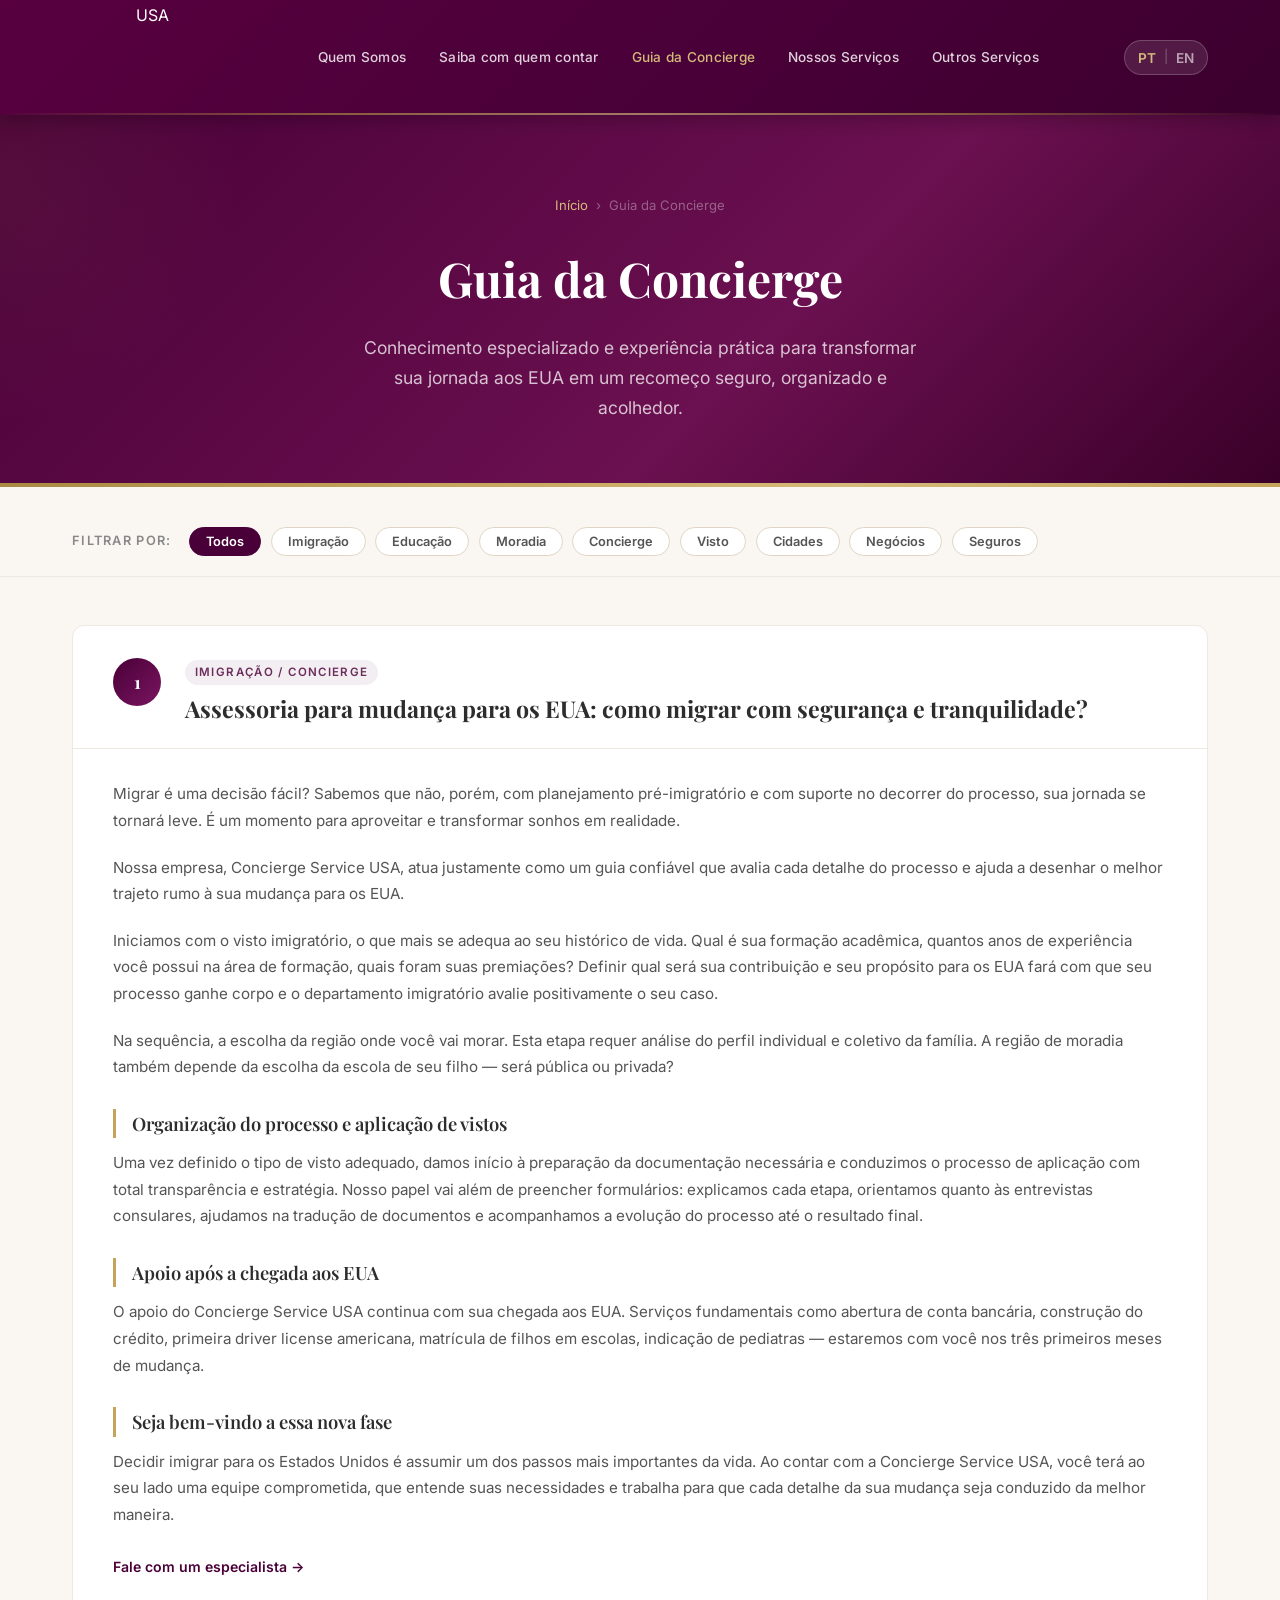
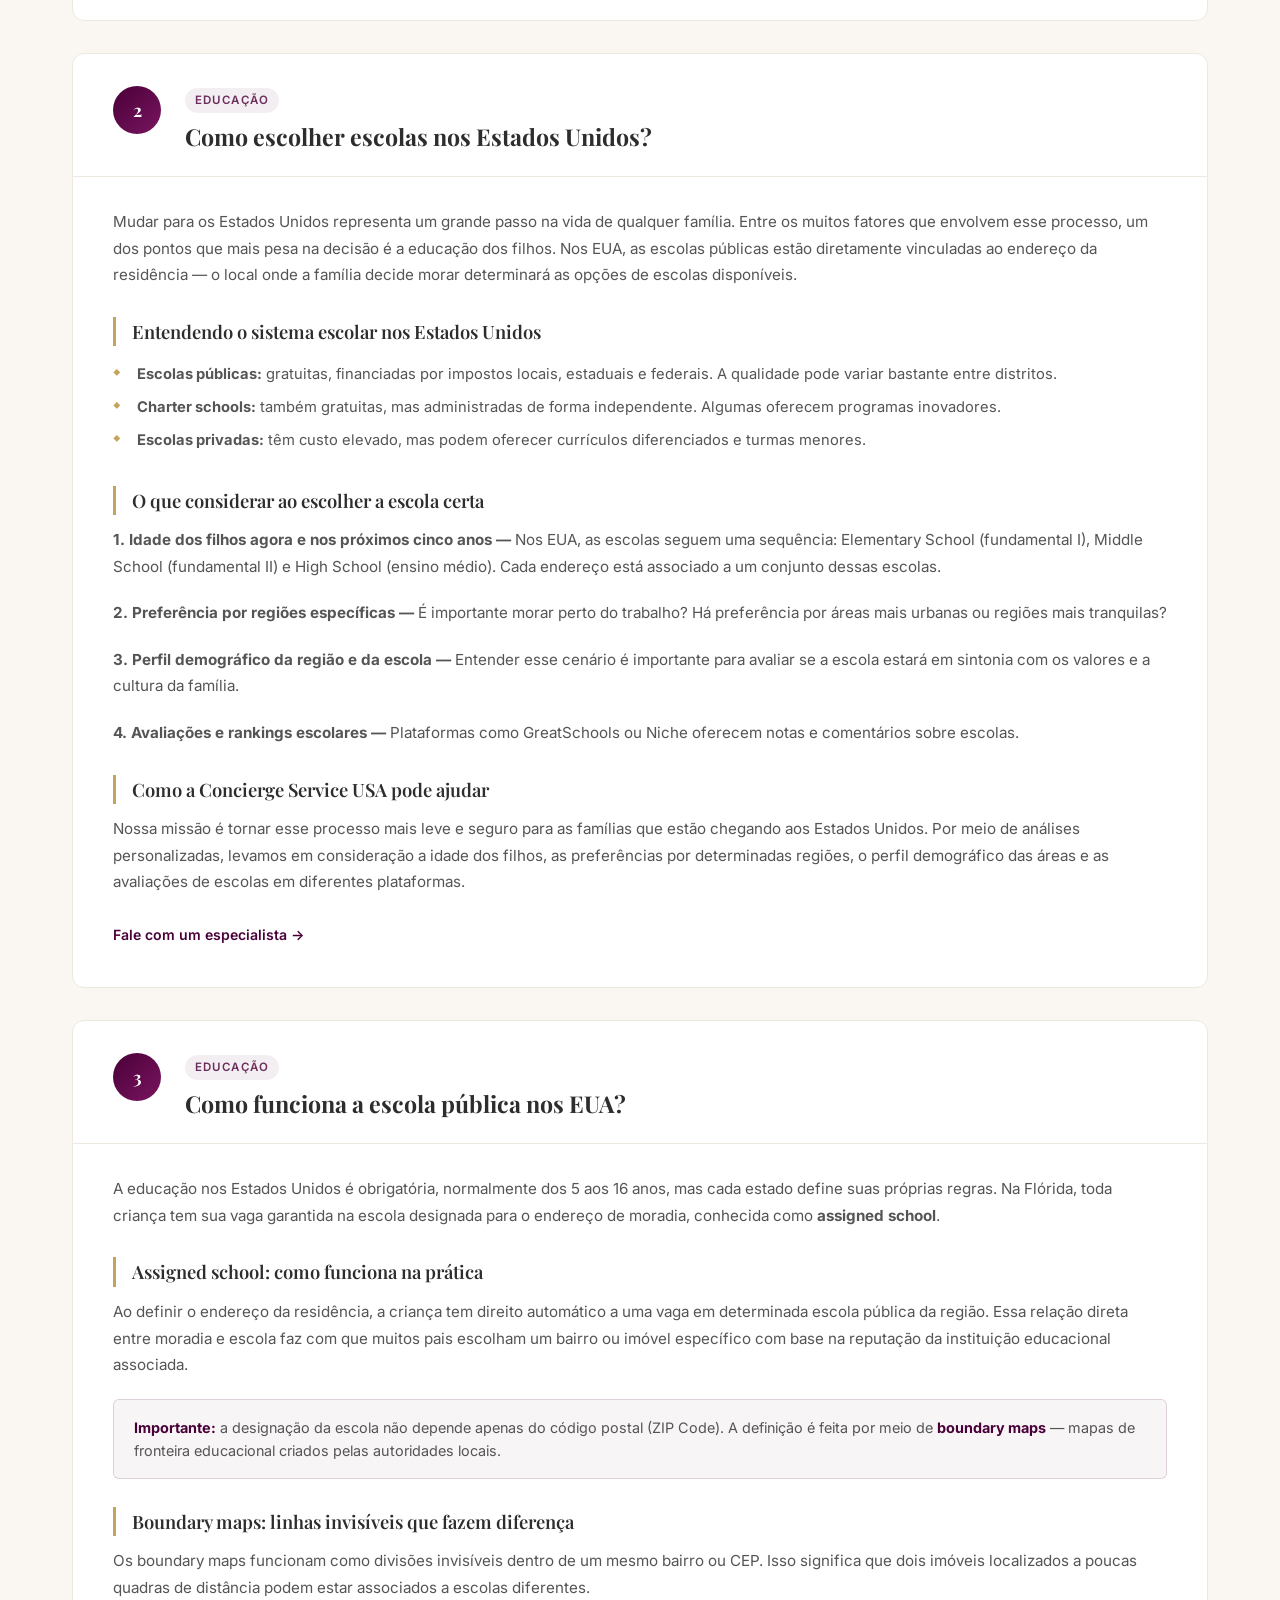
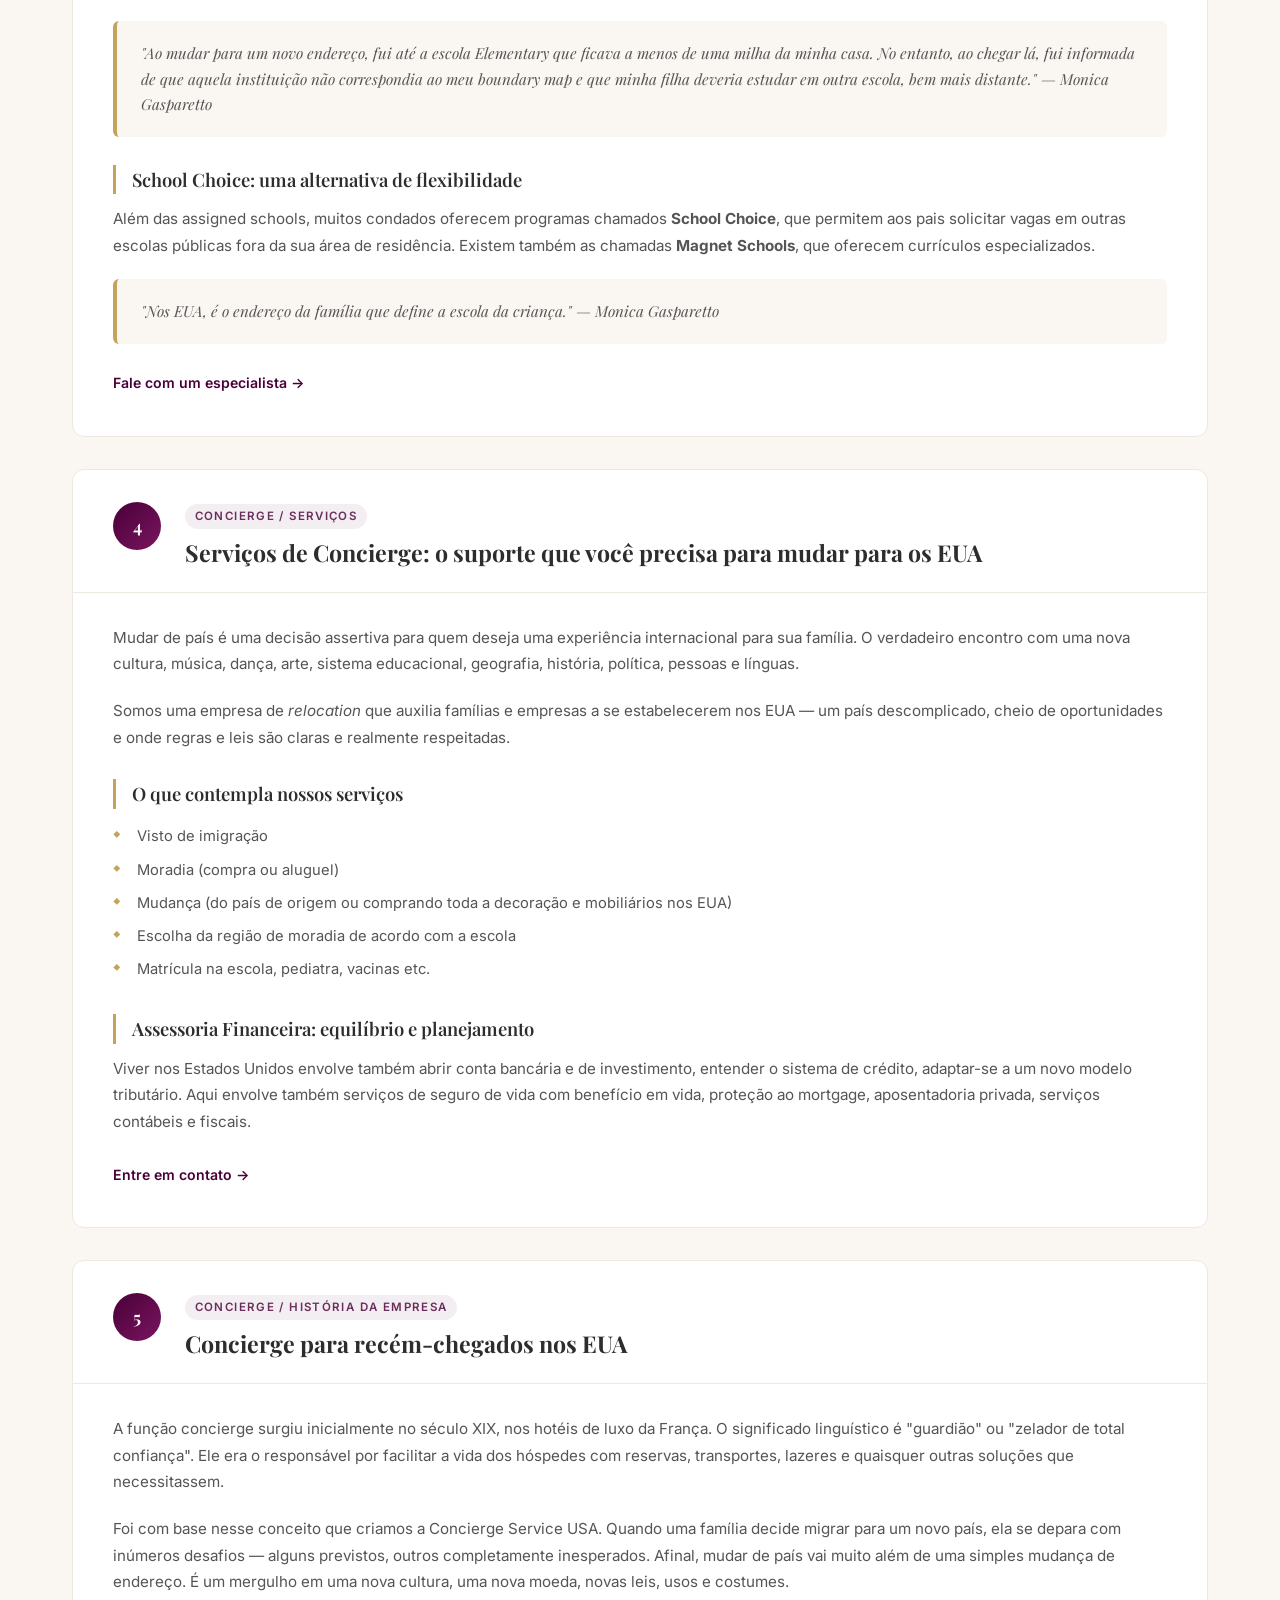
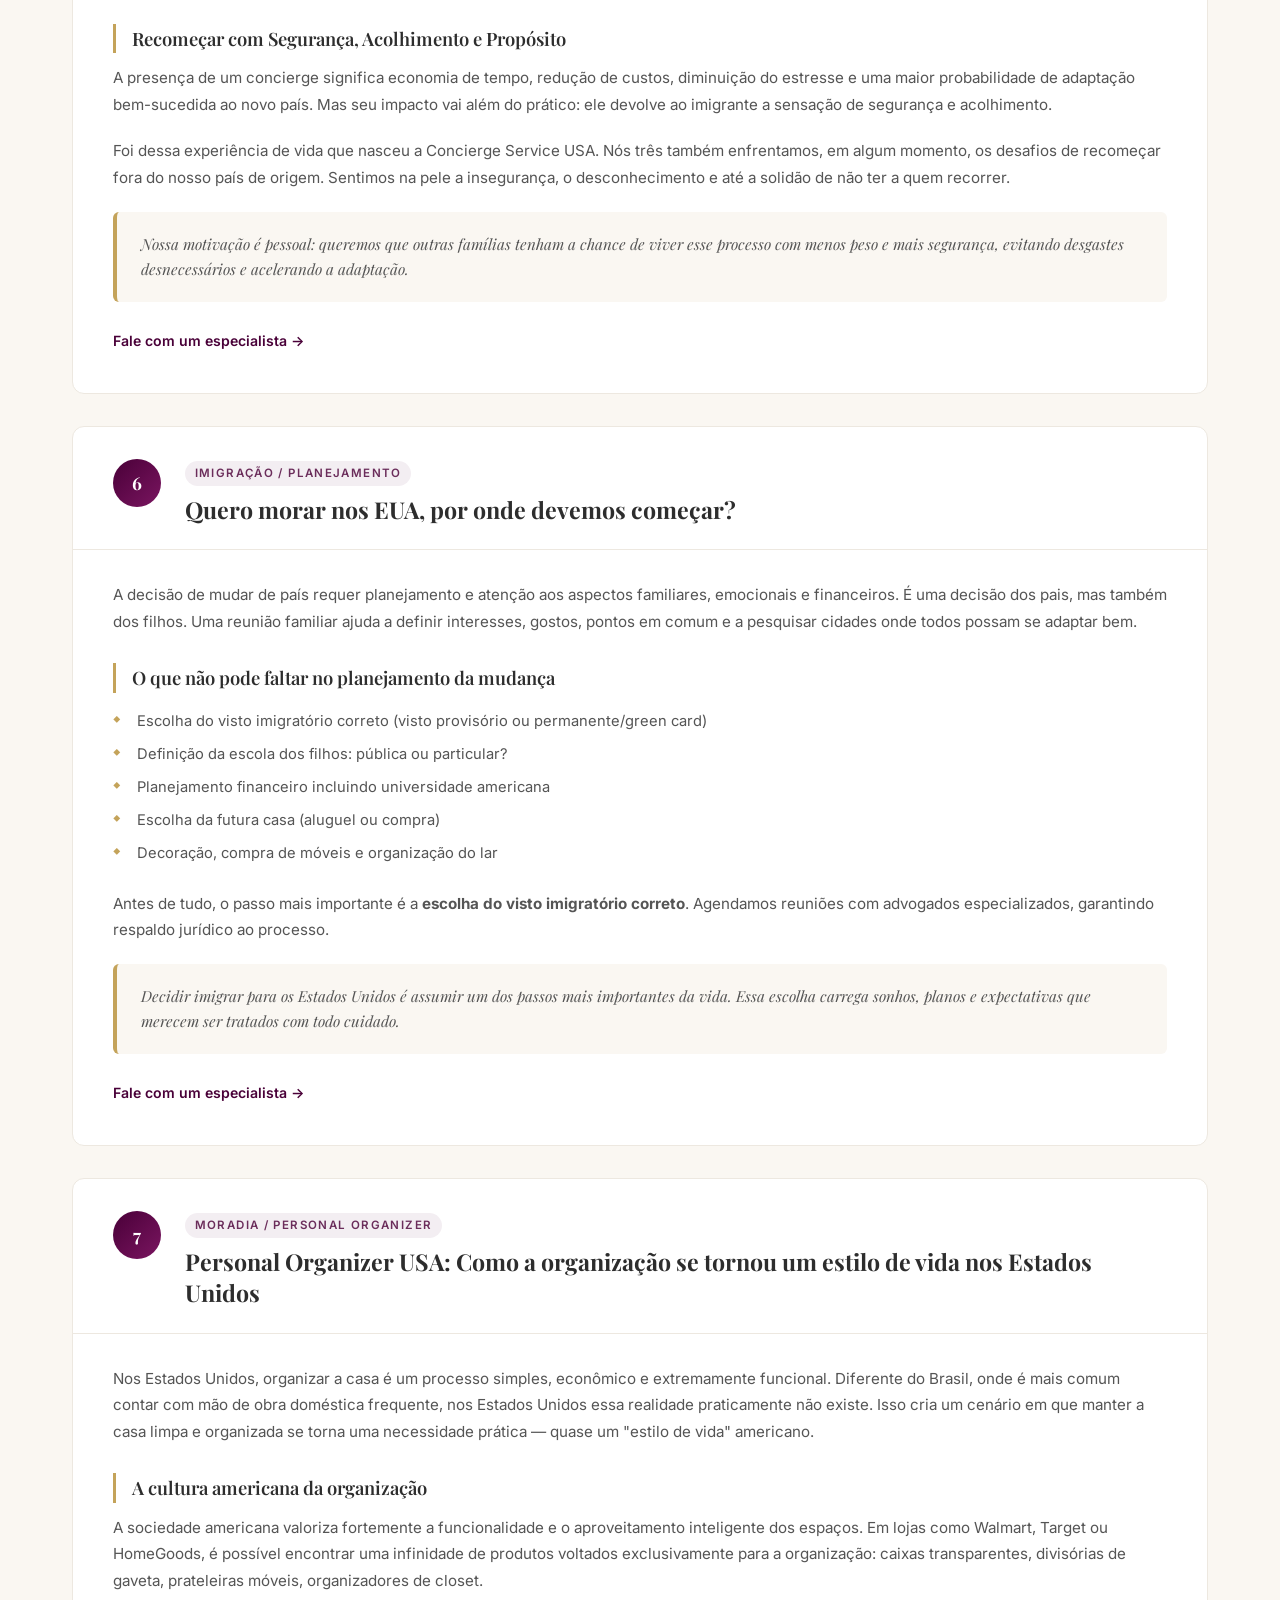
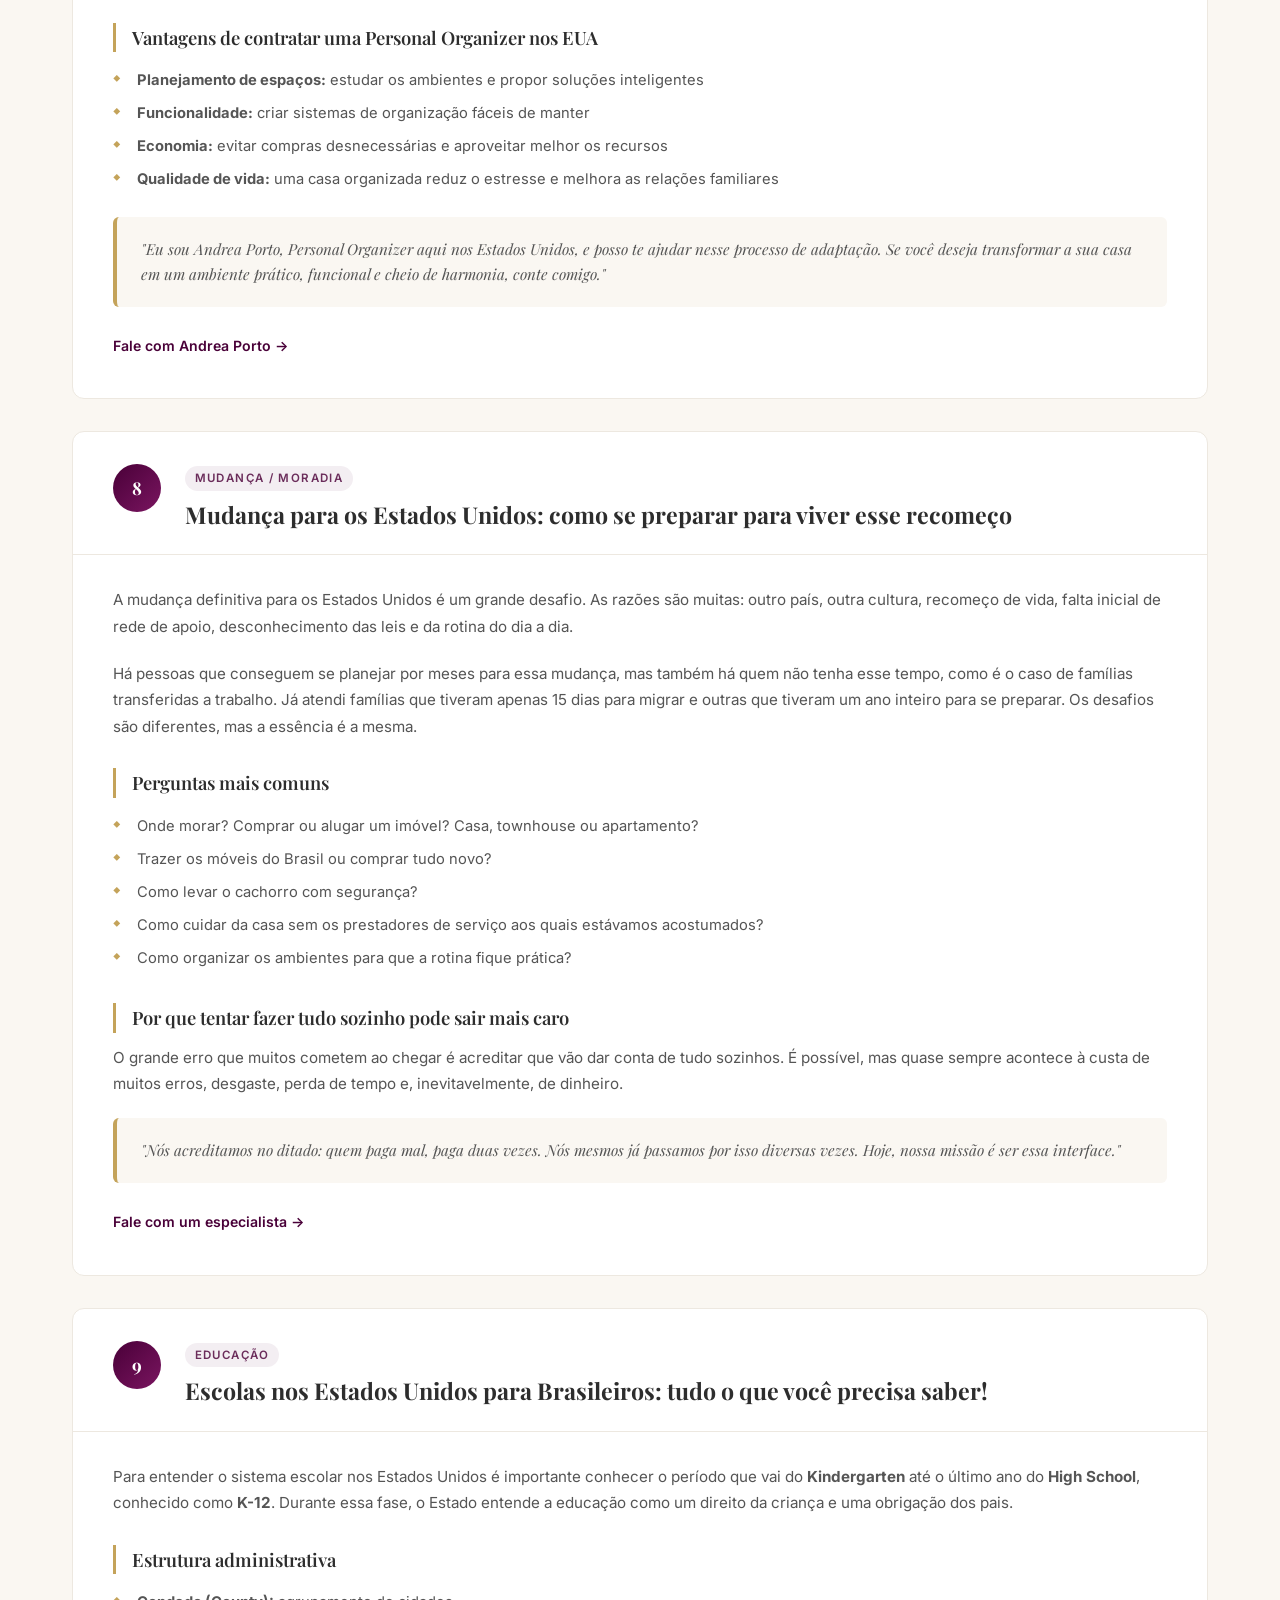
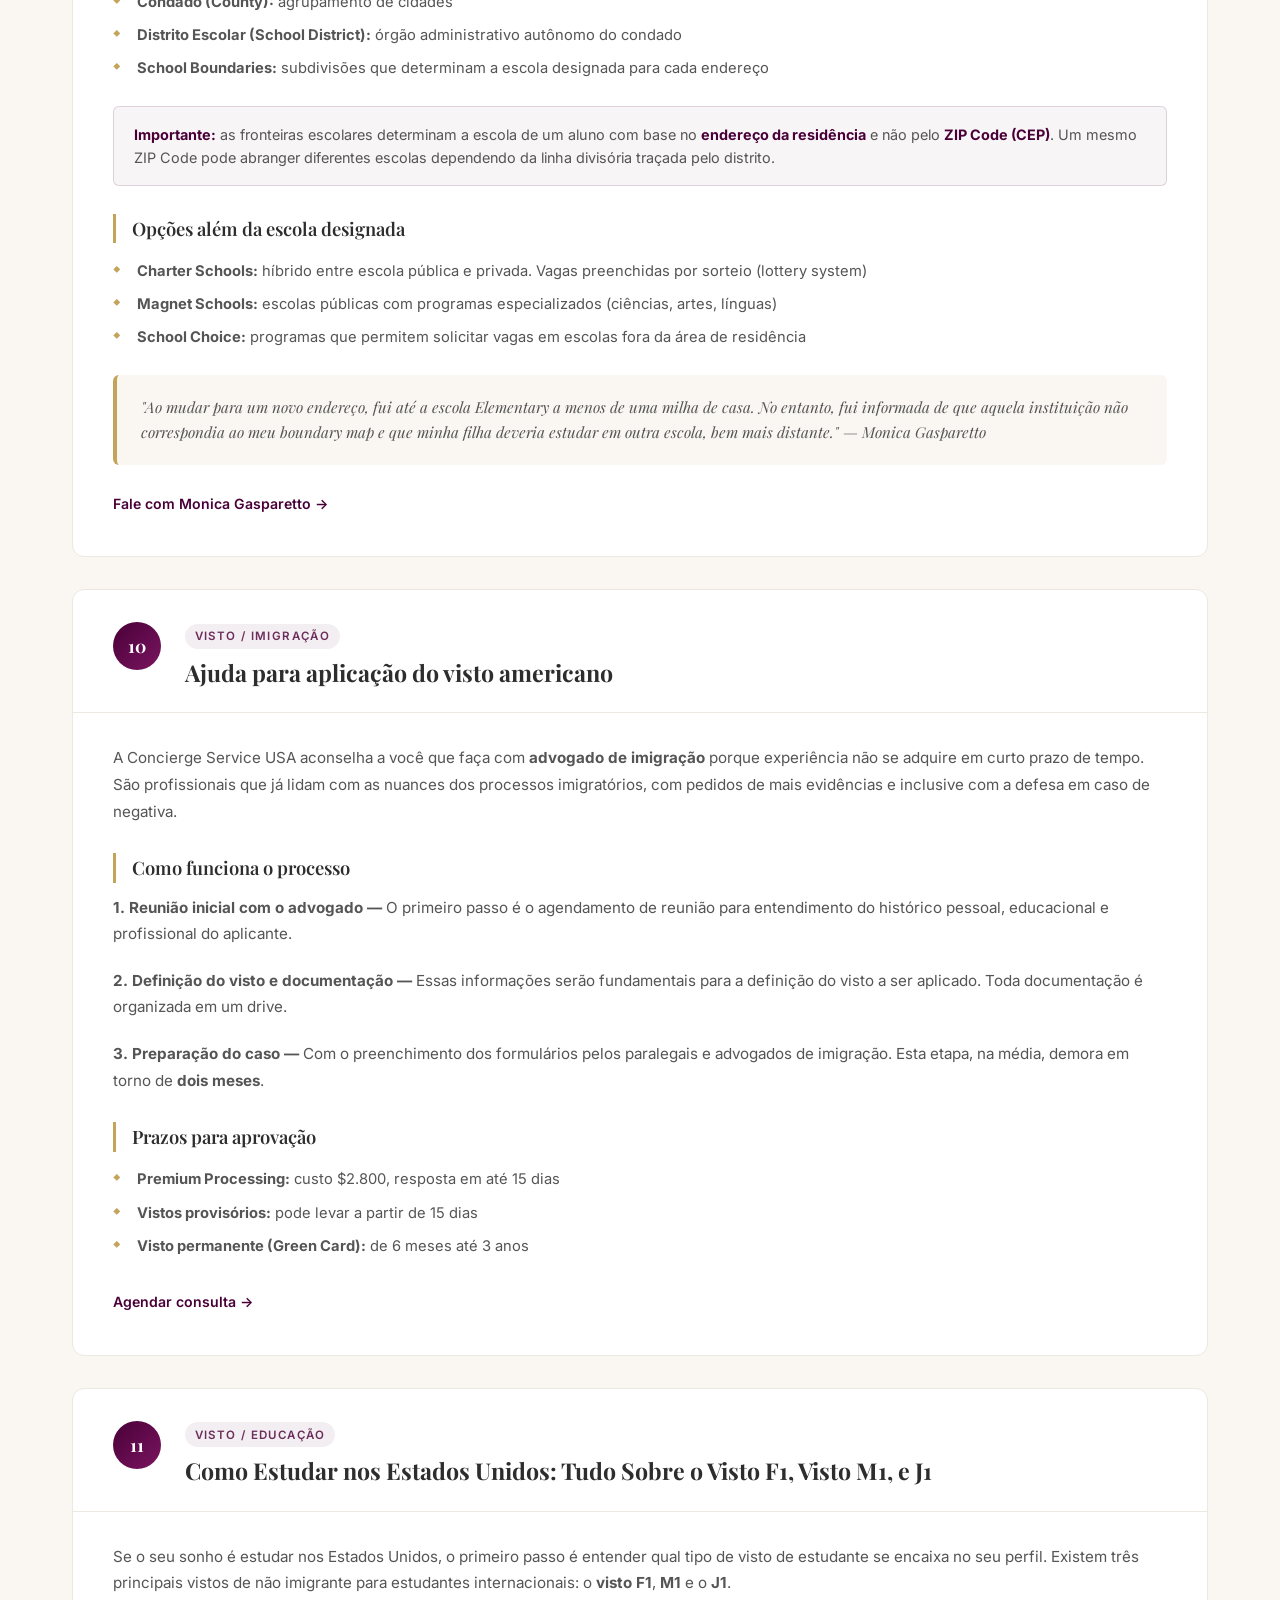
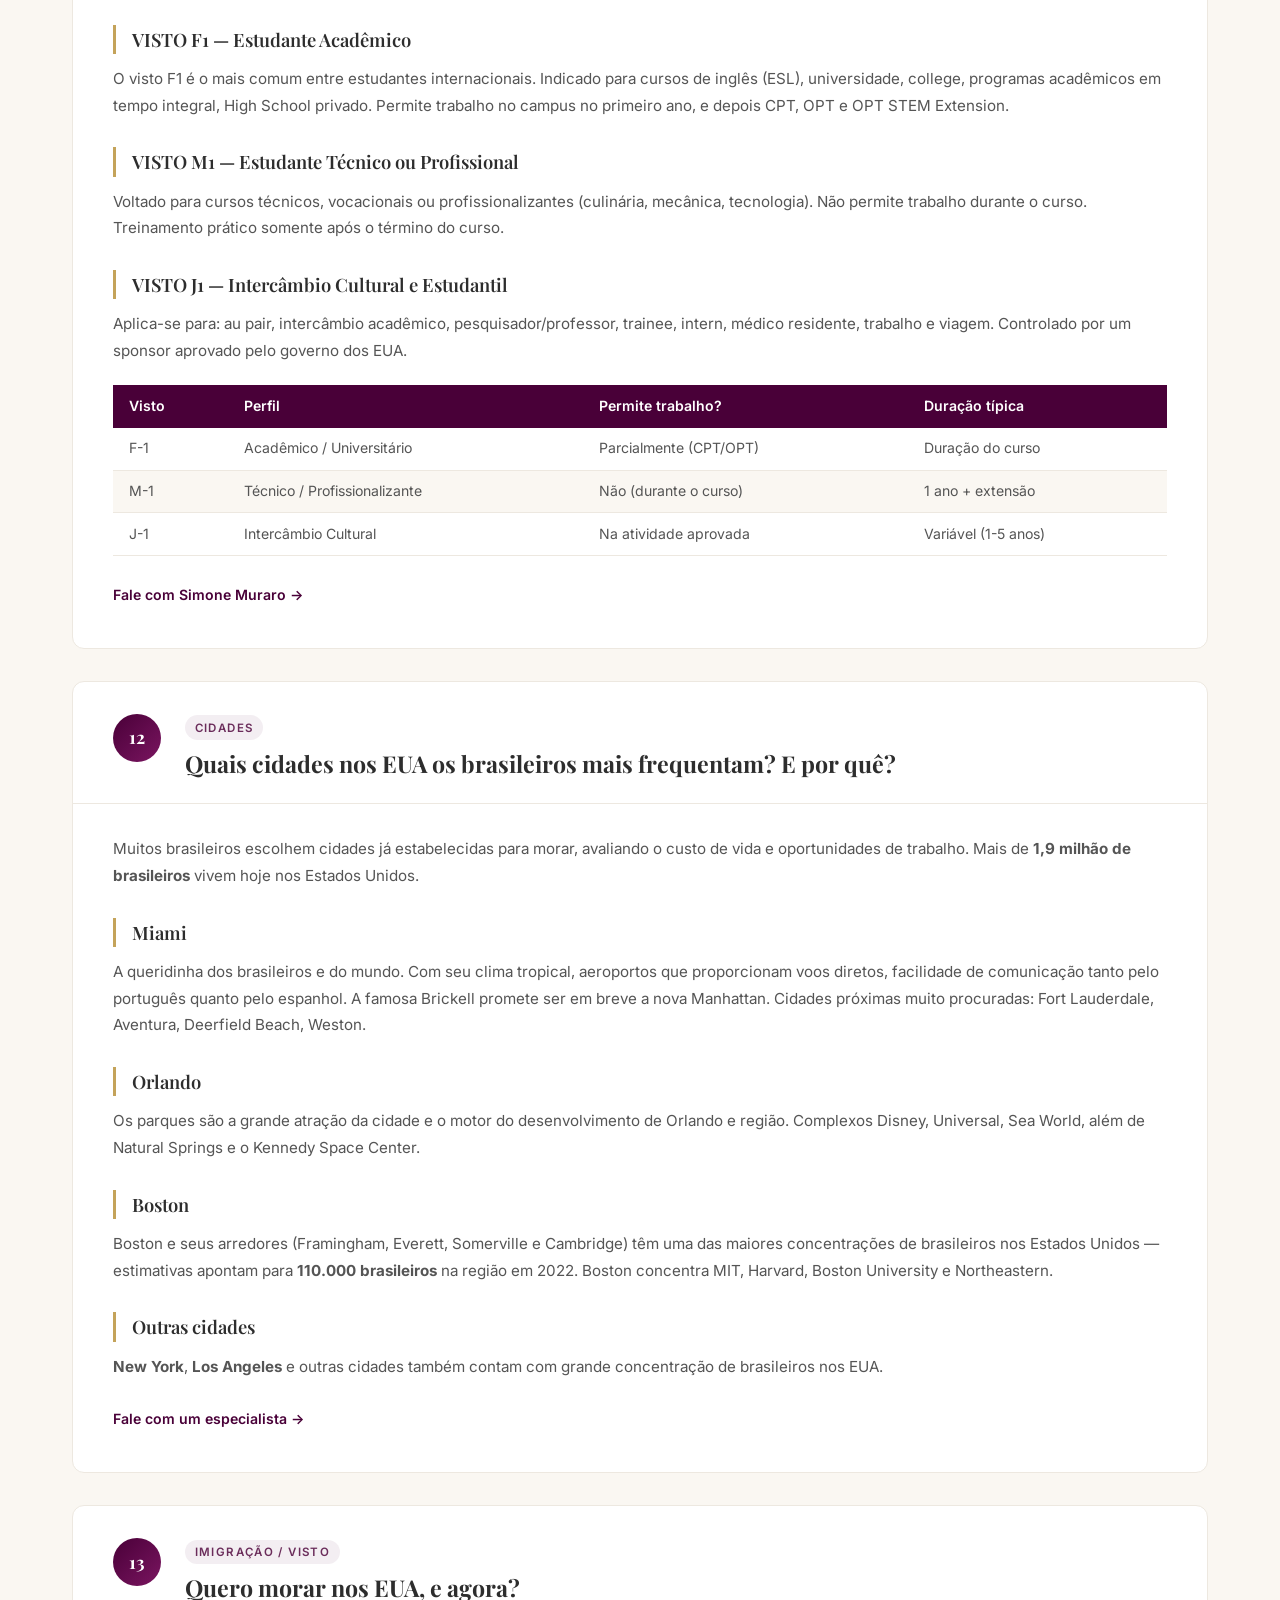
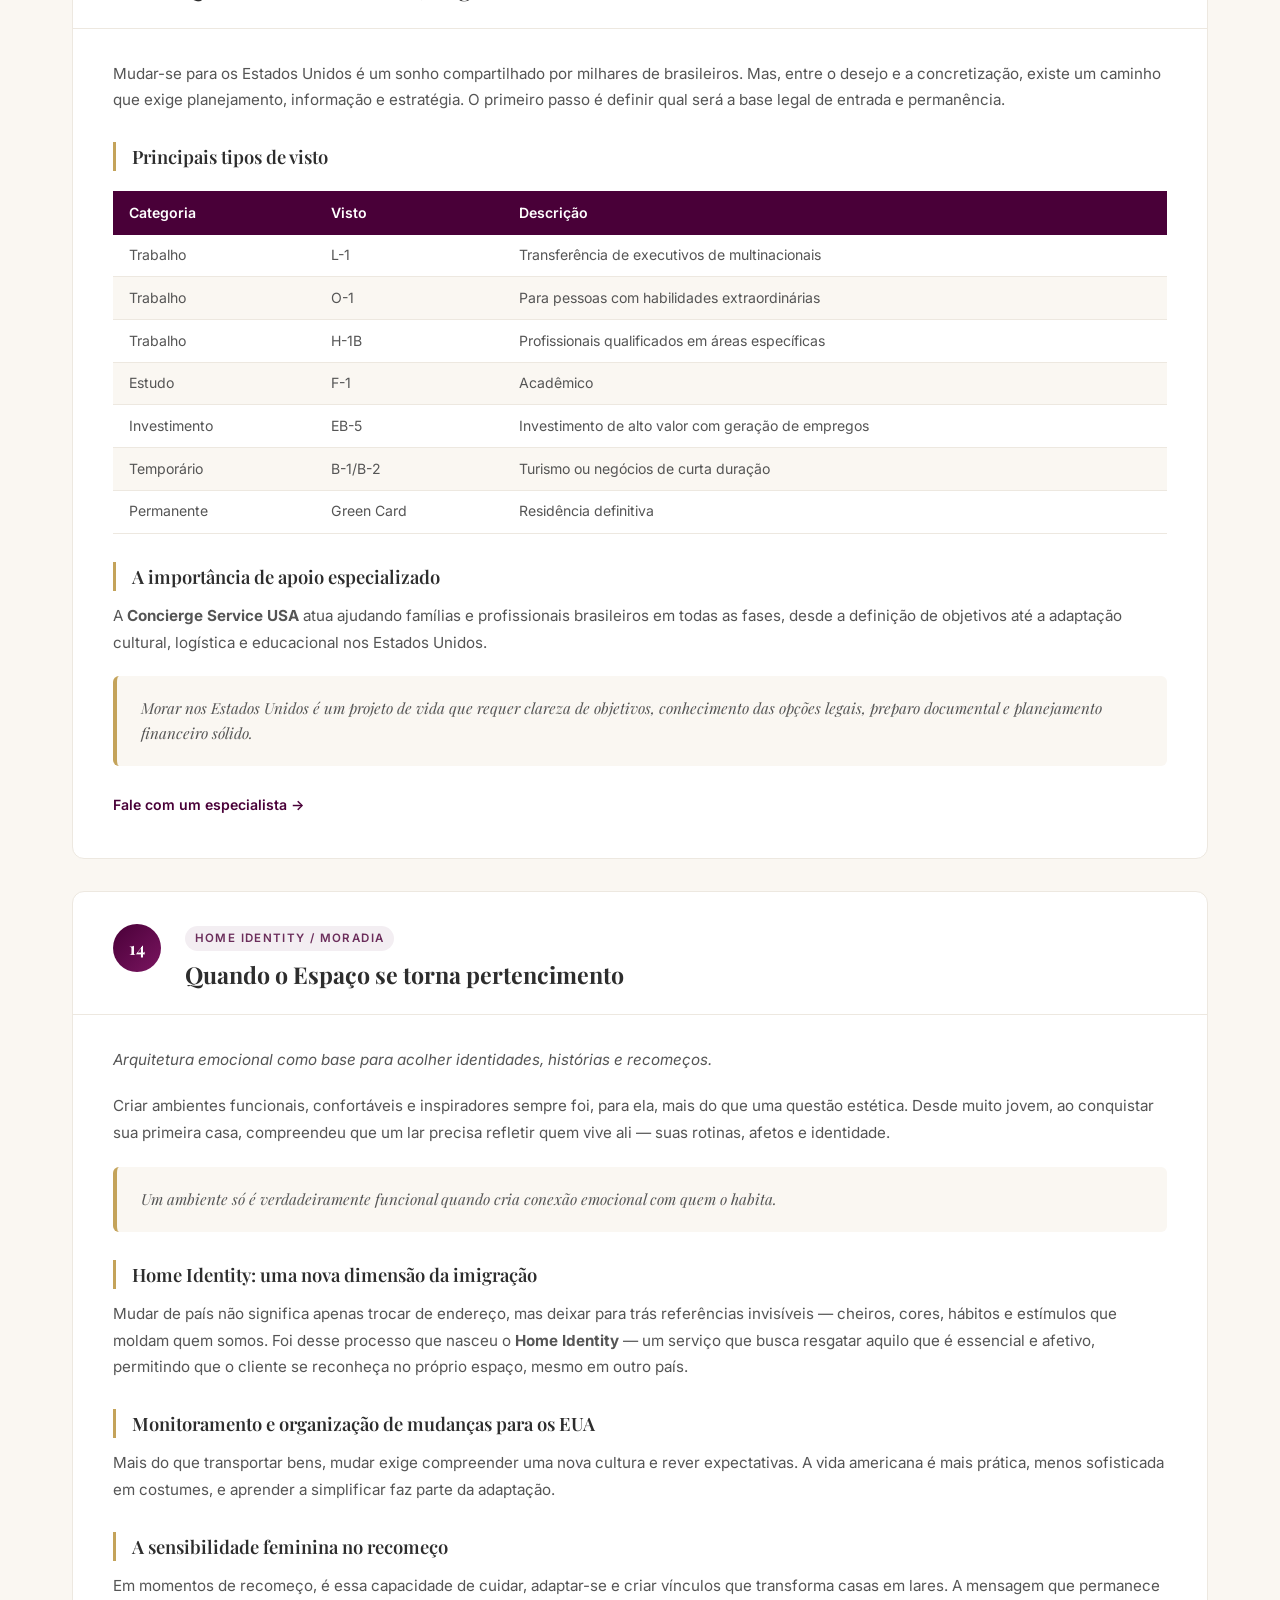
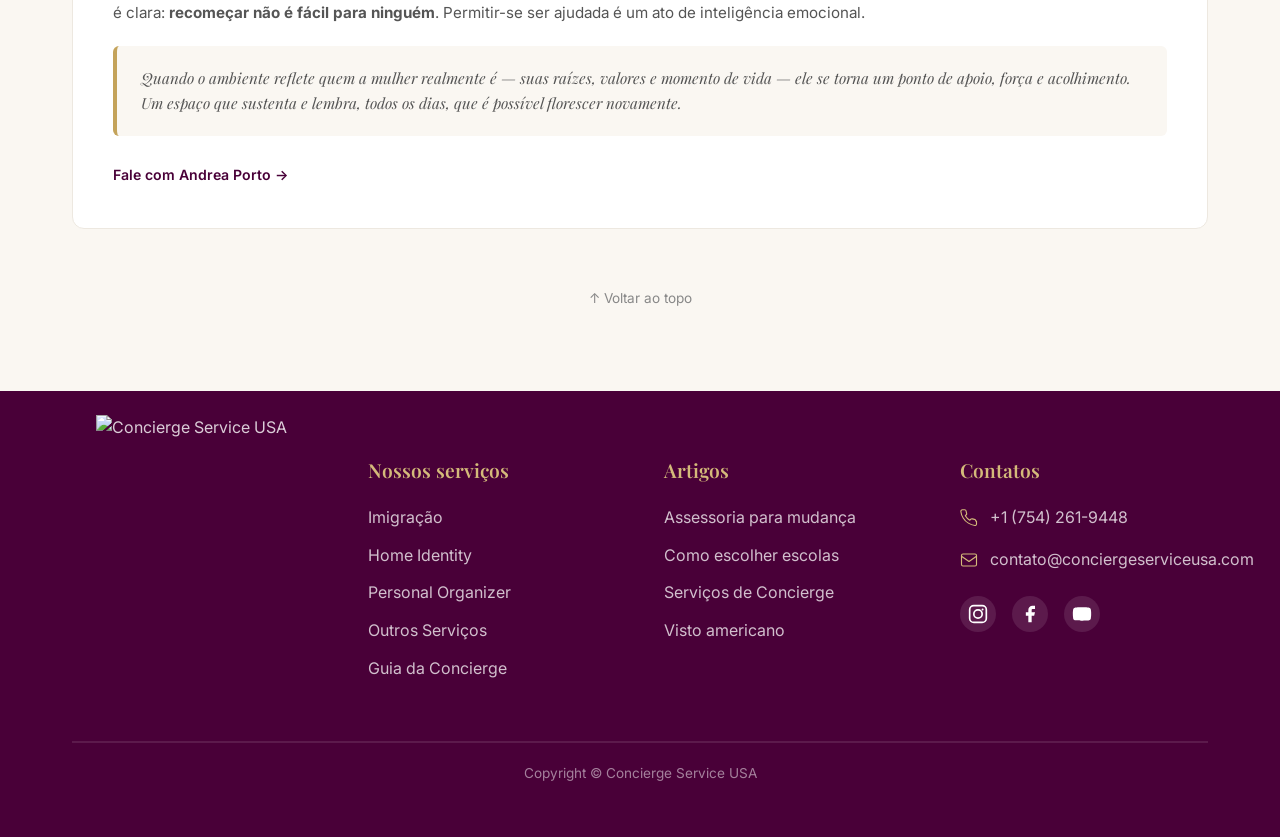
==== commit e297f2a0: "ajuste no logo" ====
--- a/guide.html
+++ b/guide.html
@@ -311,7 +311,7 @@
   <header class="header" id="top">
     <div class="container header-inner">
       <a href="index.html" class="logo" aria-label="Concierge Service USA — Página Inicial">
-        <img class="logo-image" src="image/Logo_dourado.svg" alt="Concierge Service USA" loading="eager">
+        <img class="logo-image" src="image/logo_dourado.svg" alt="Concierge Service USA" loading="eager">
       </a>
       <nav class="main-nav" aria-label="Navegação principal">
         <a href="quem-somos.html" class="nav-link">Quem Somos</a>
@@ -749,7 +749,7 @@
       <div class="footer-grid">
         <div class="footer-col-logo">
           <a href="index.html" class="footer-logo">
-            <img class="logo-image" src="image/Logo_dourado.svg" alt="Concierge Service USA" loading="lazy">
+            <img class="logo-image" src="image/logo_dourado.svg" alt="Concierge Service USA" loading="lazy">
           </a>
         </div>
         <div>
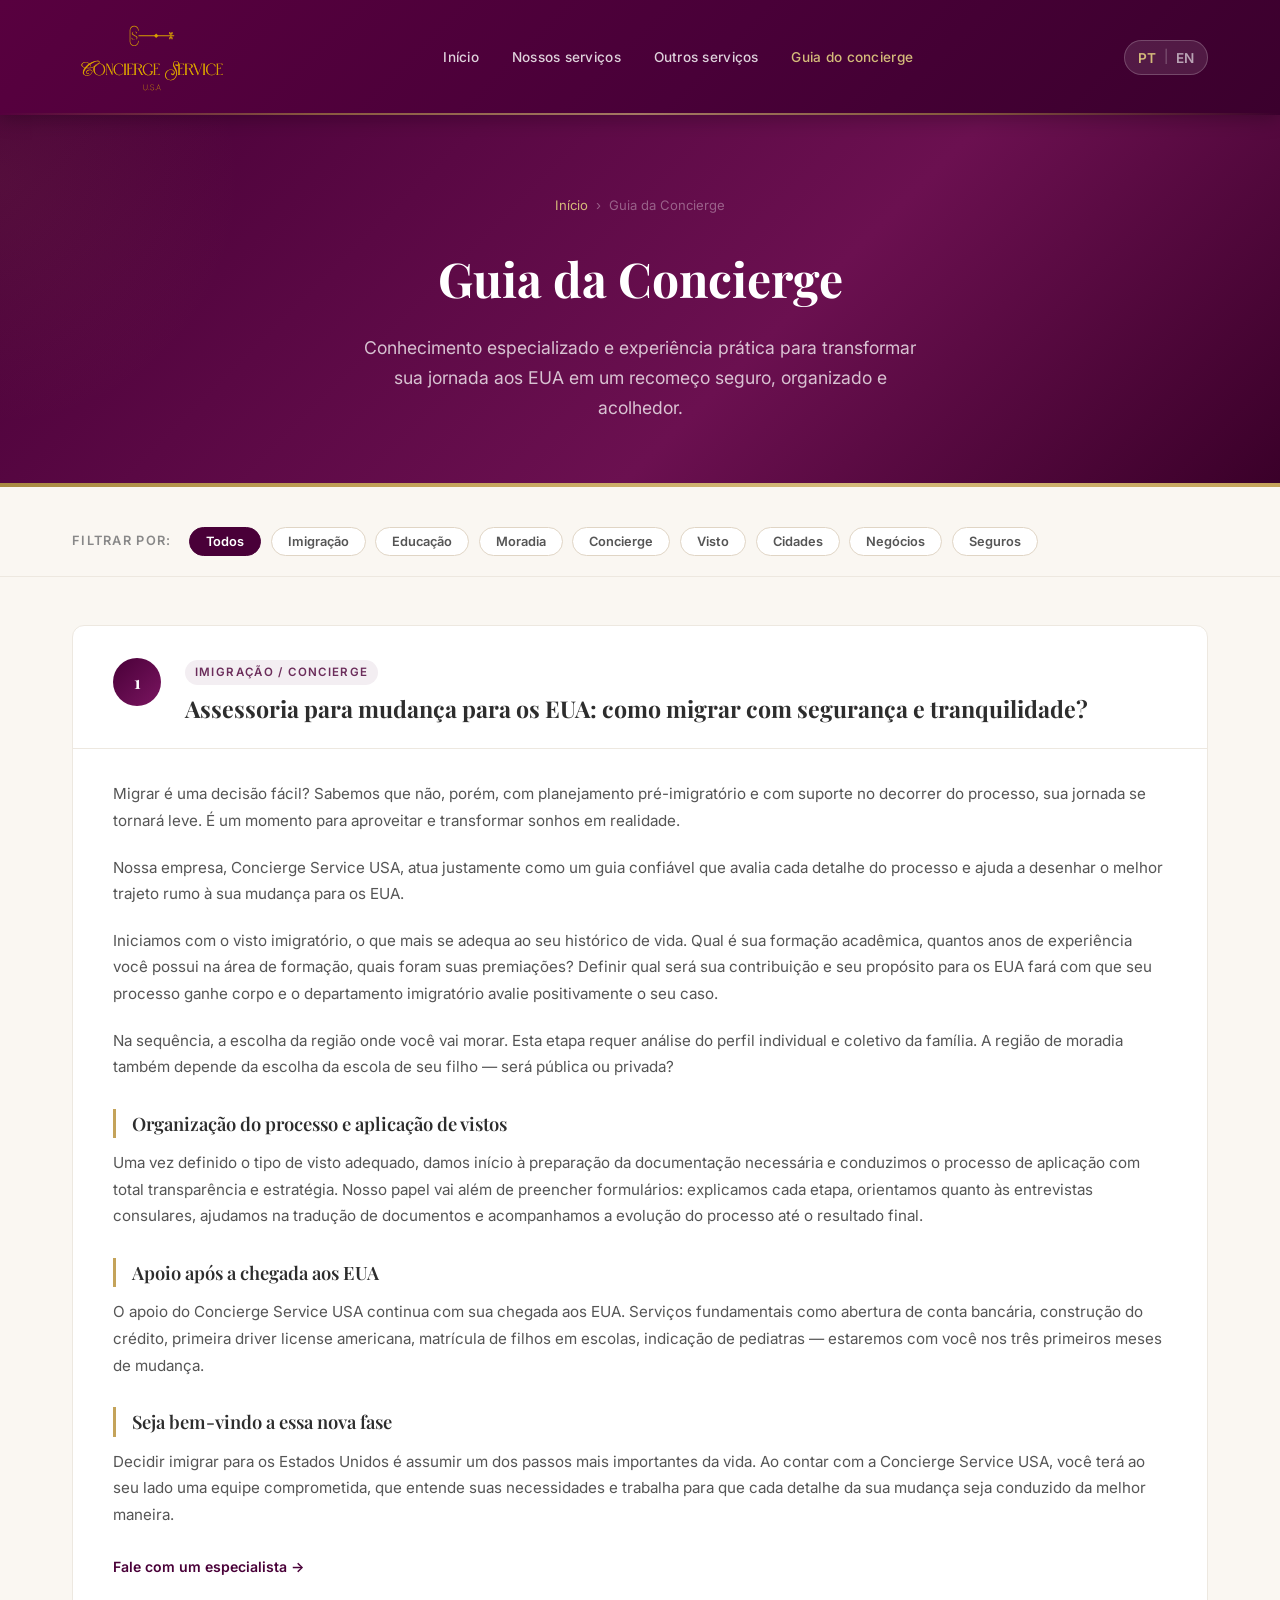
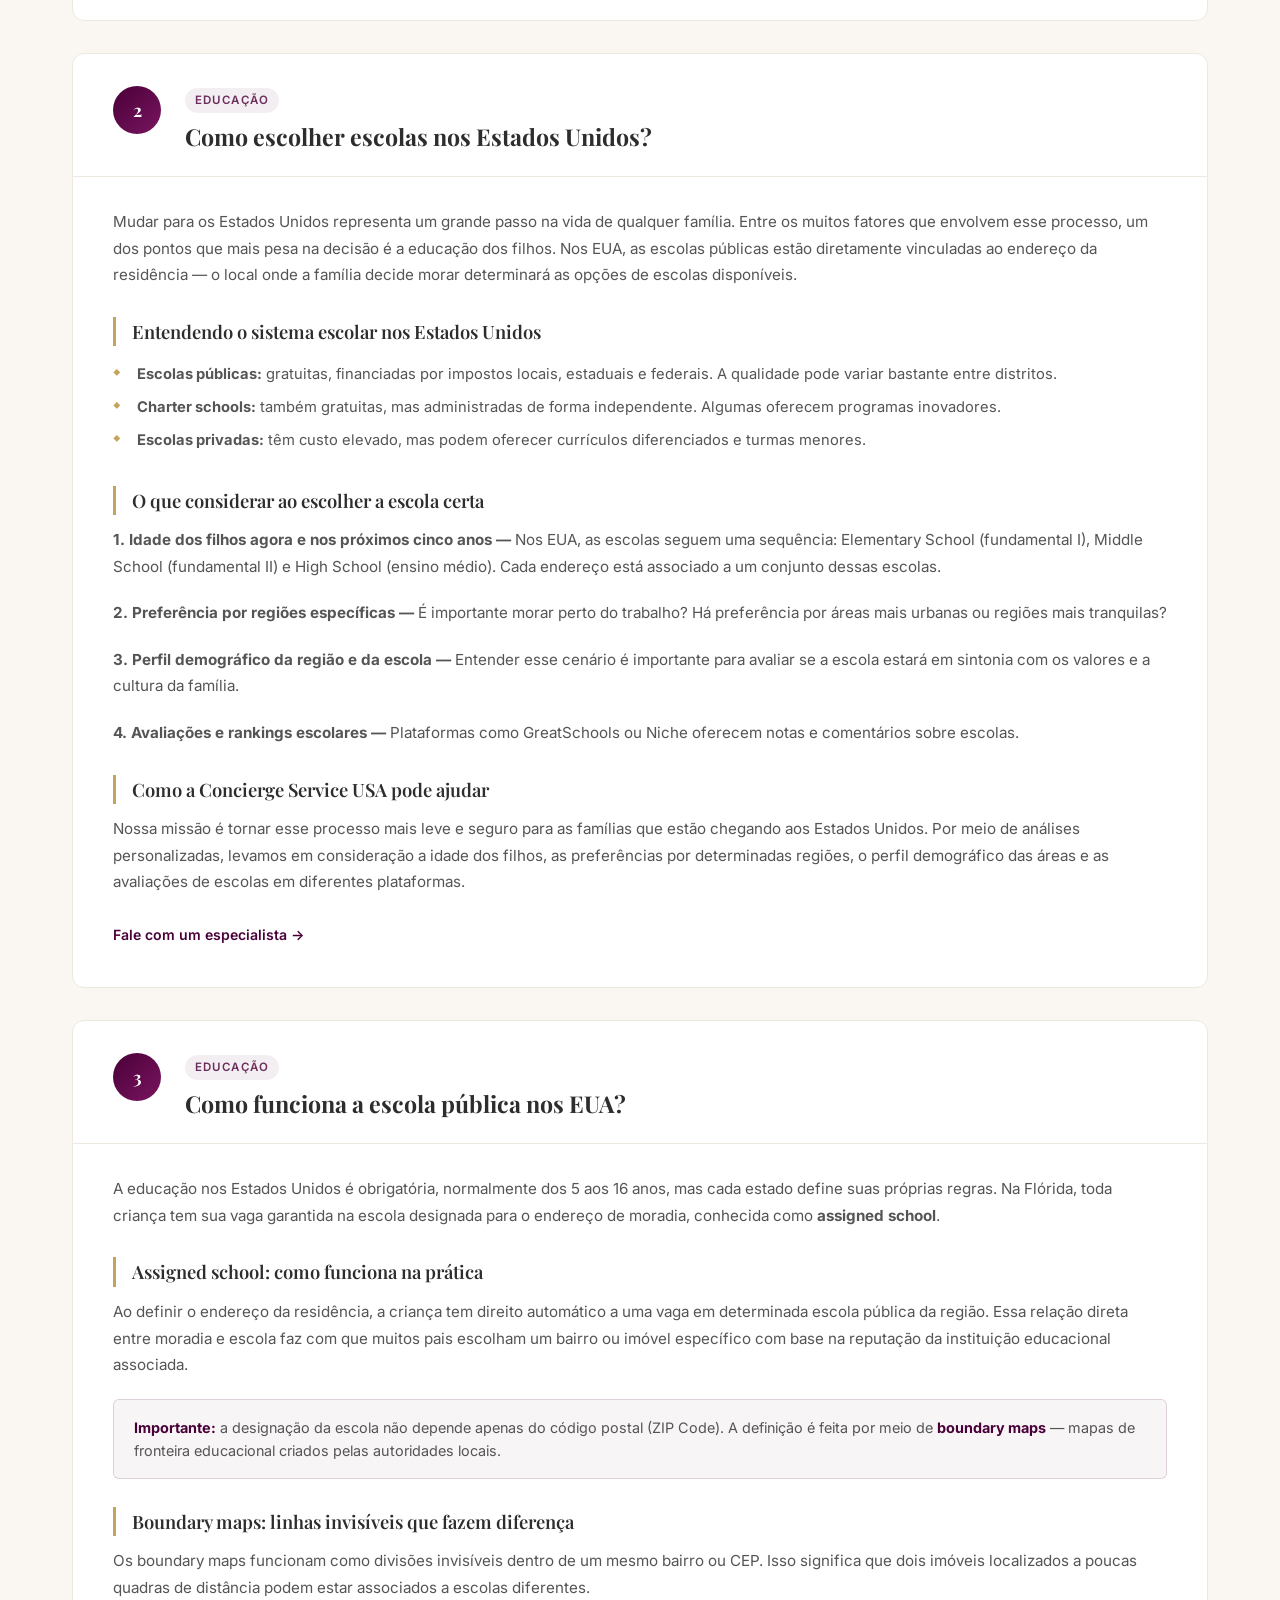
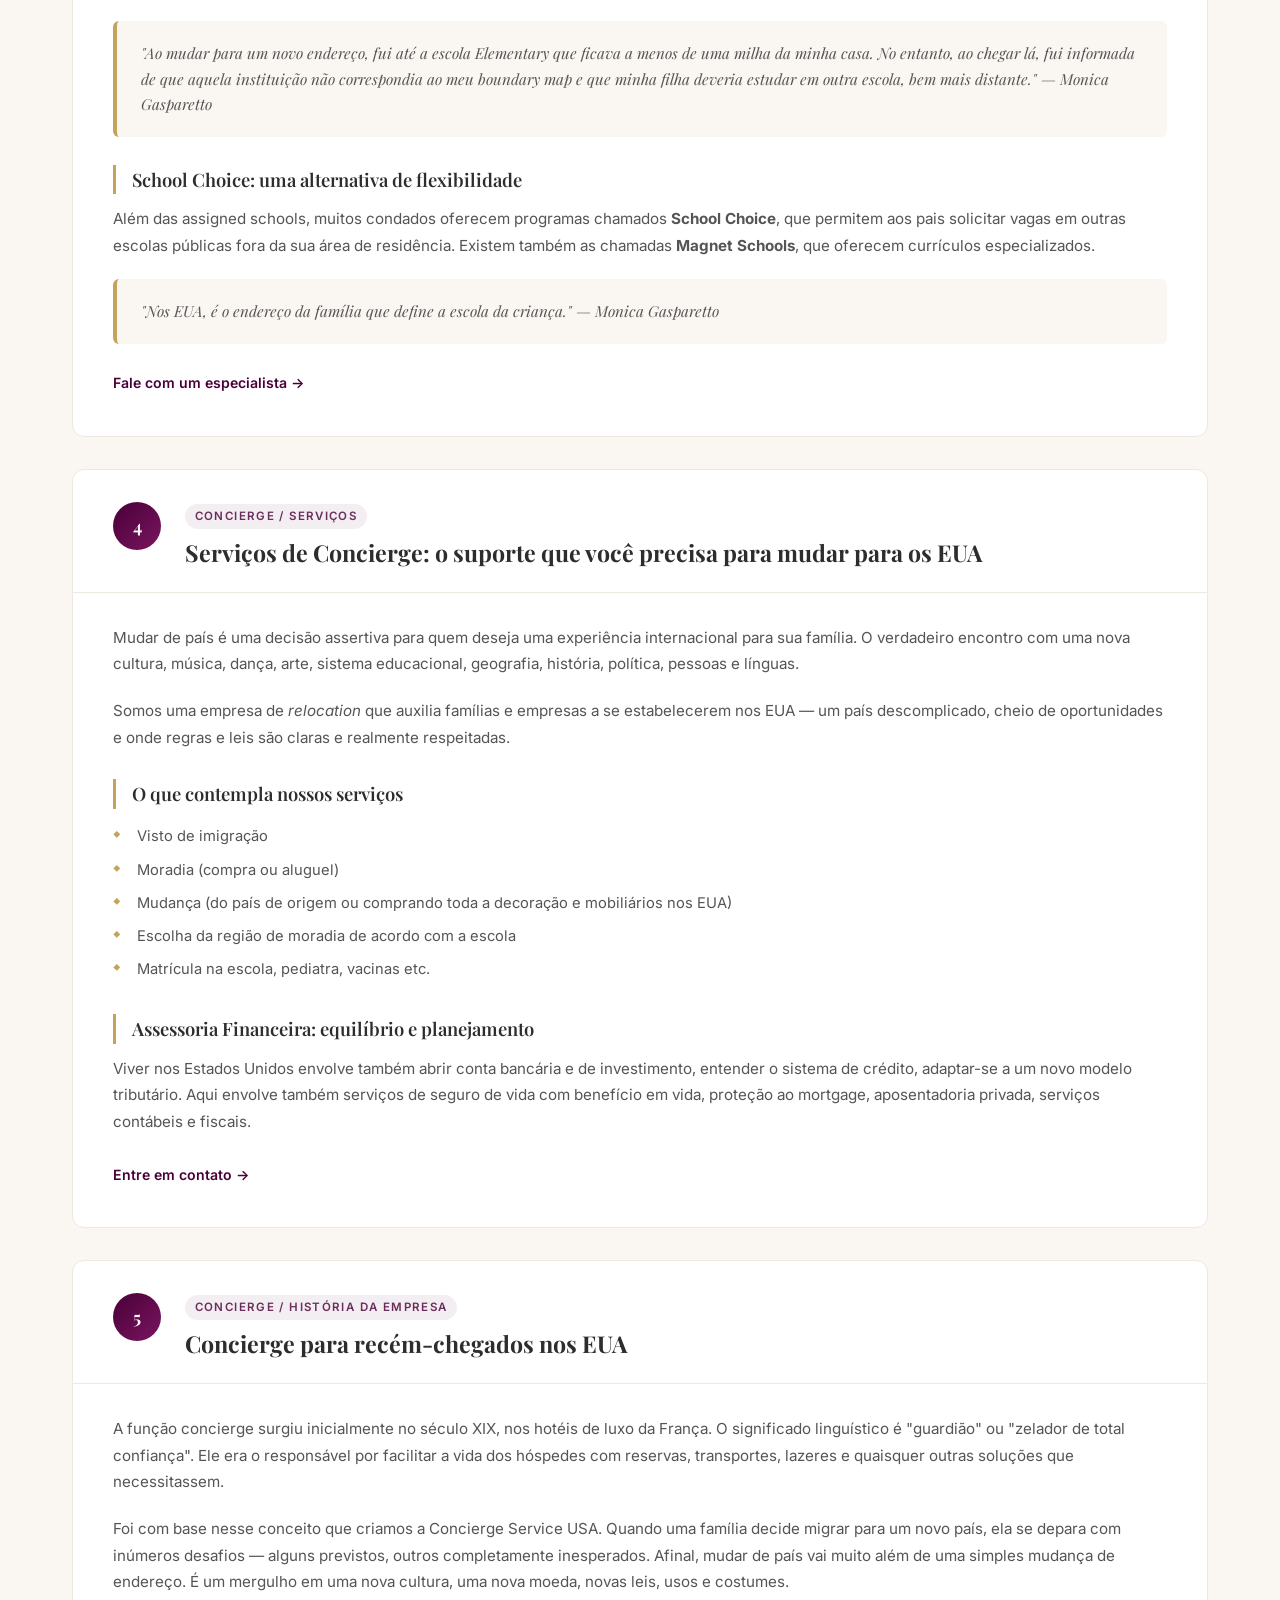
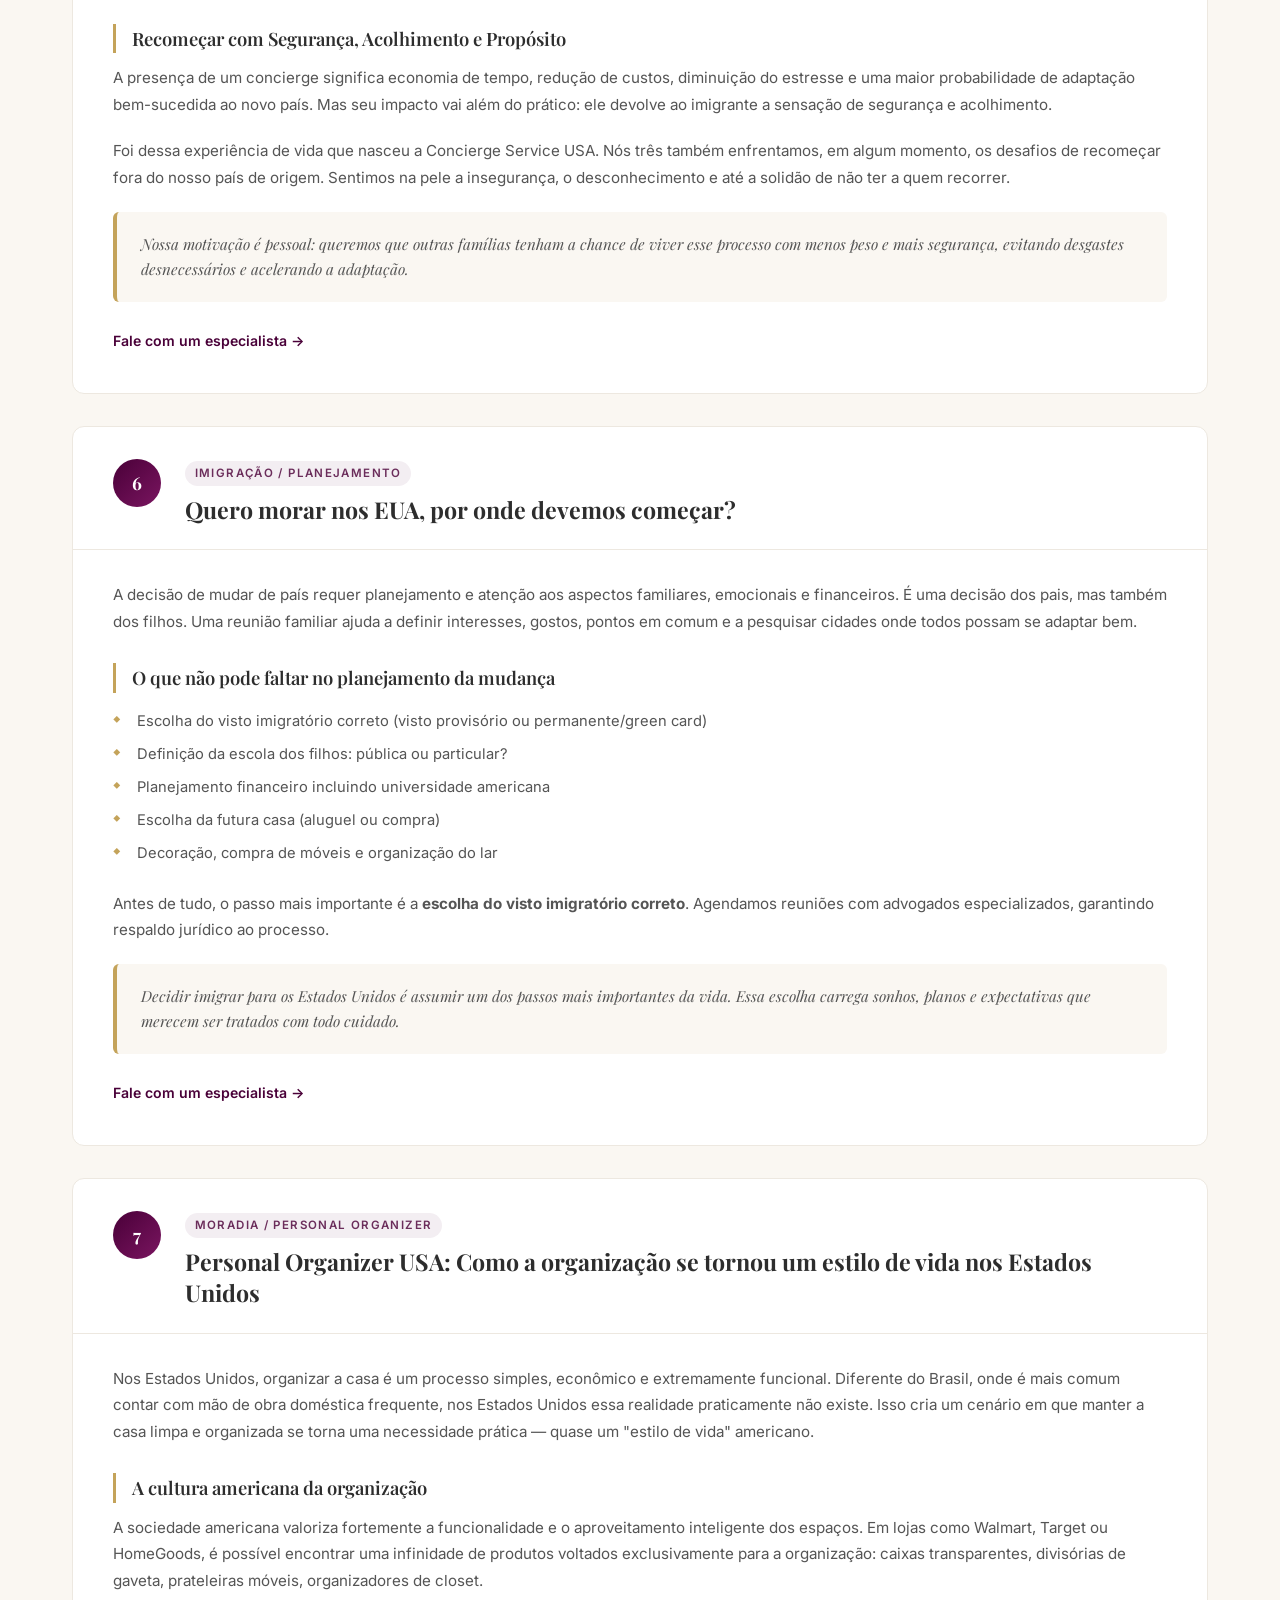
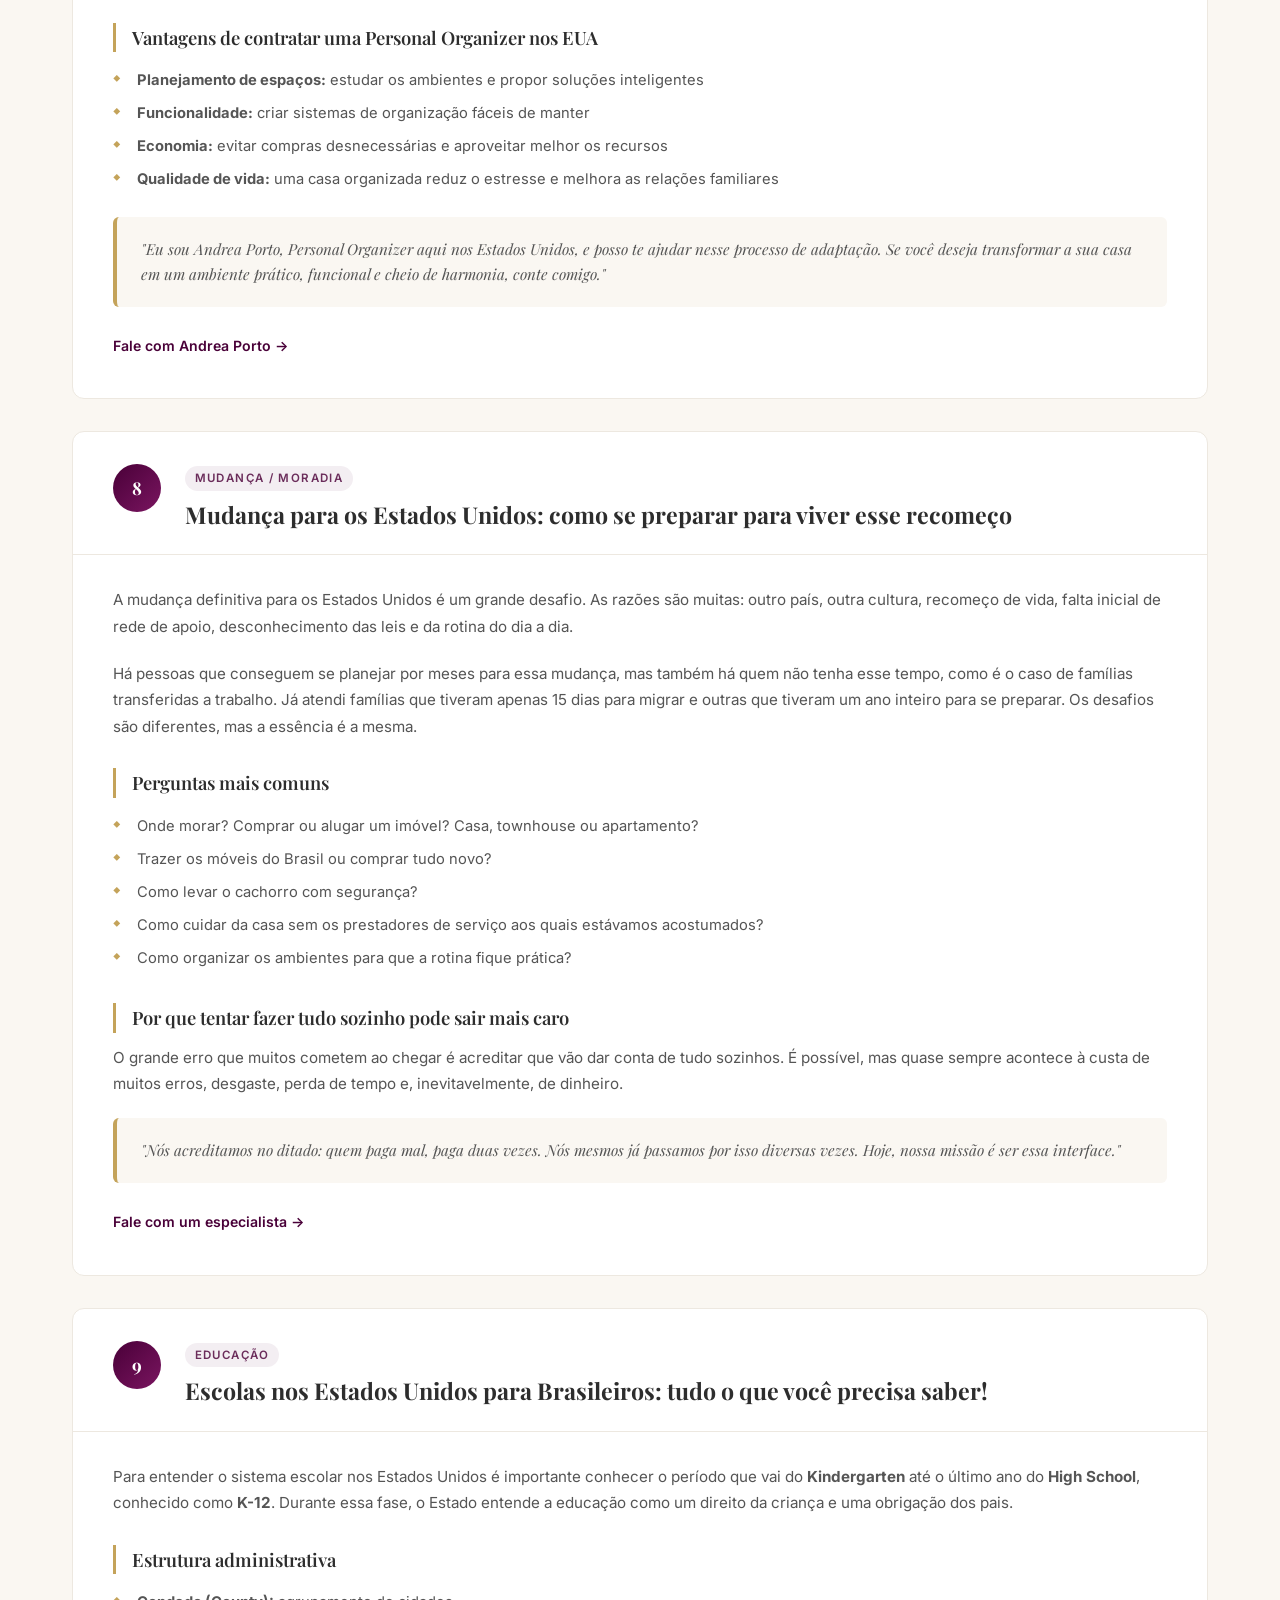
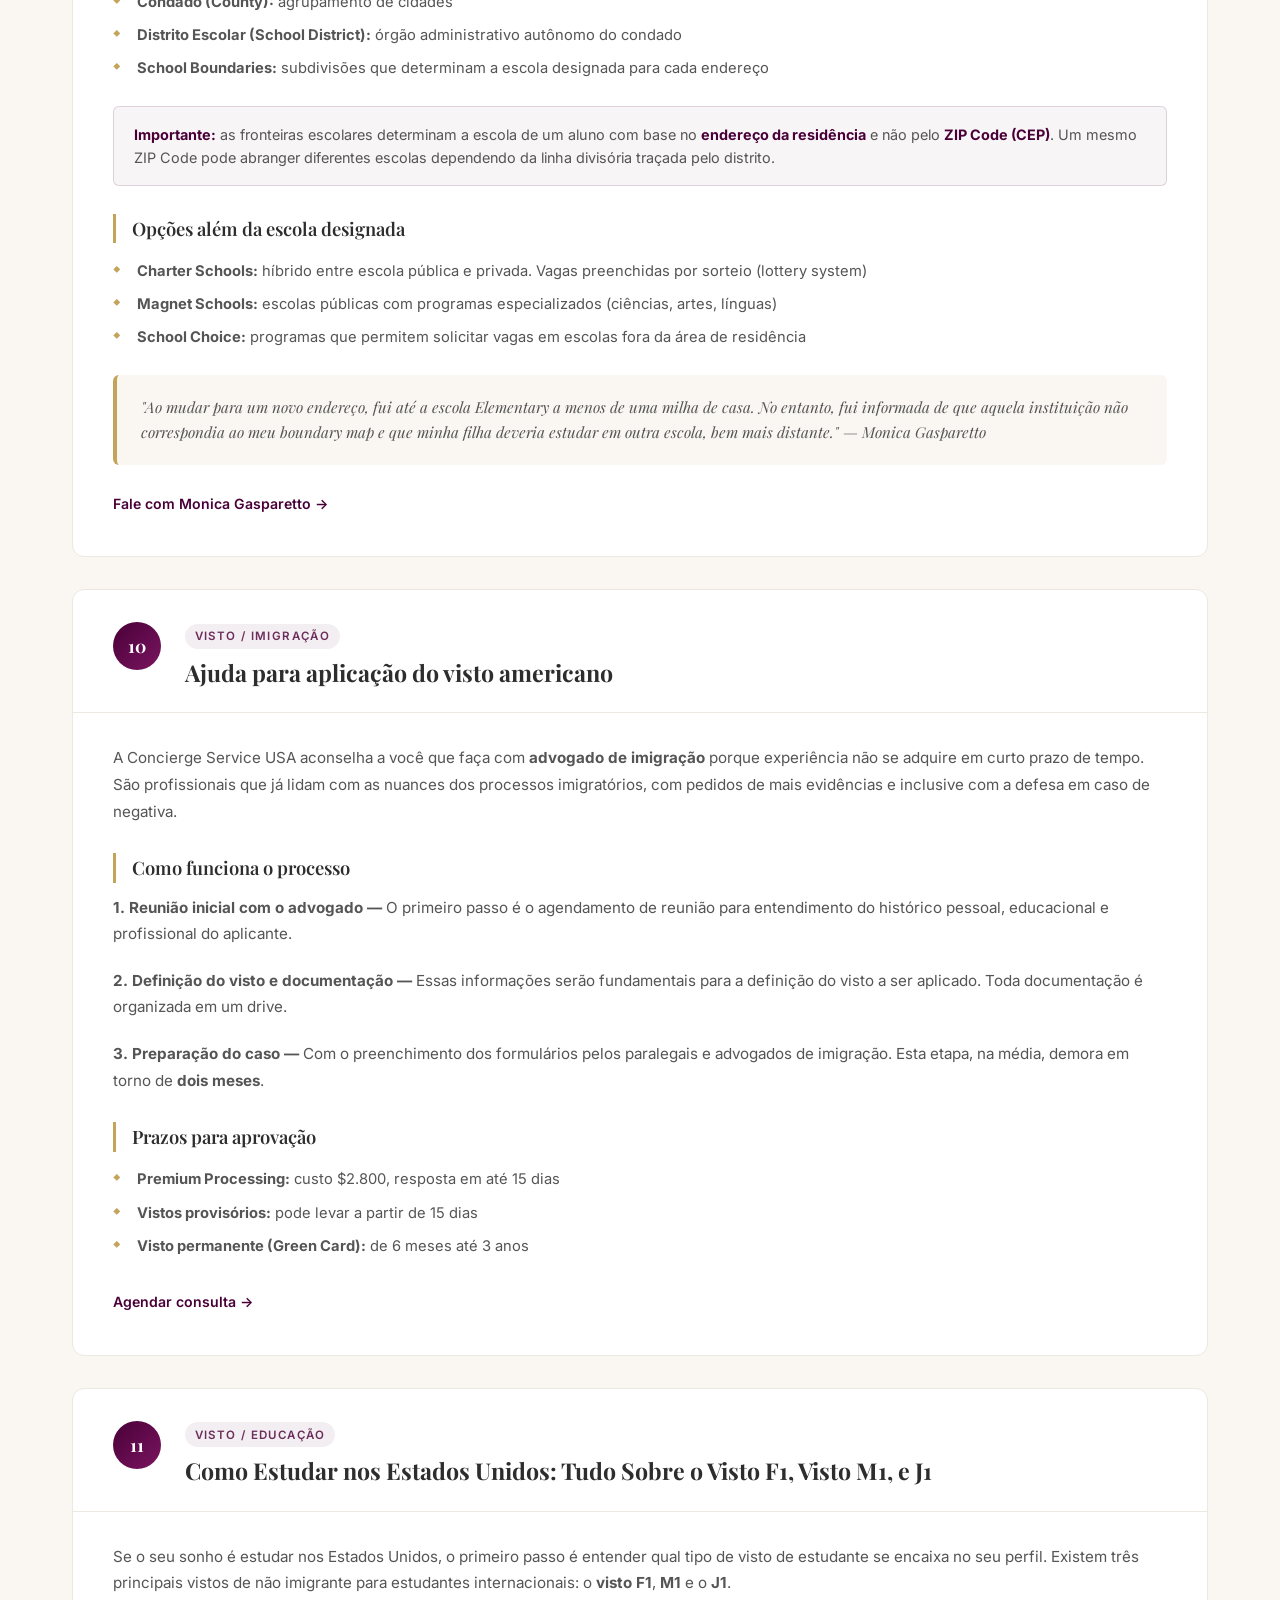
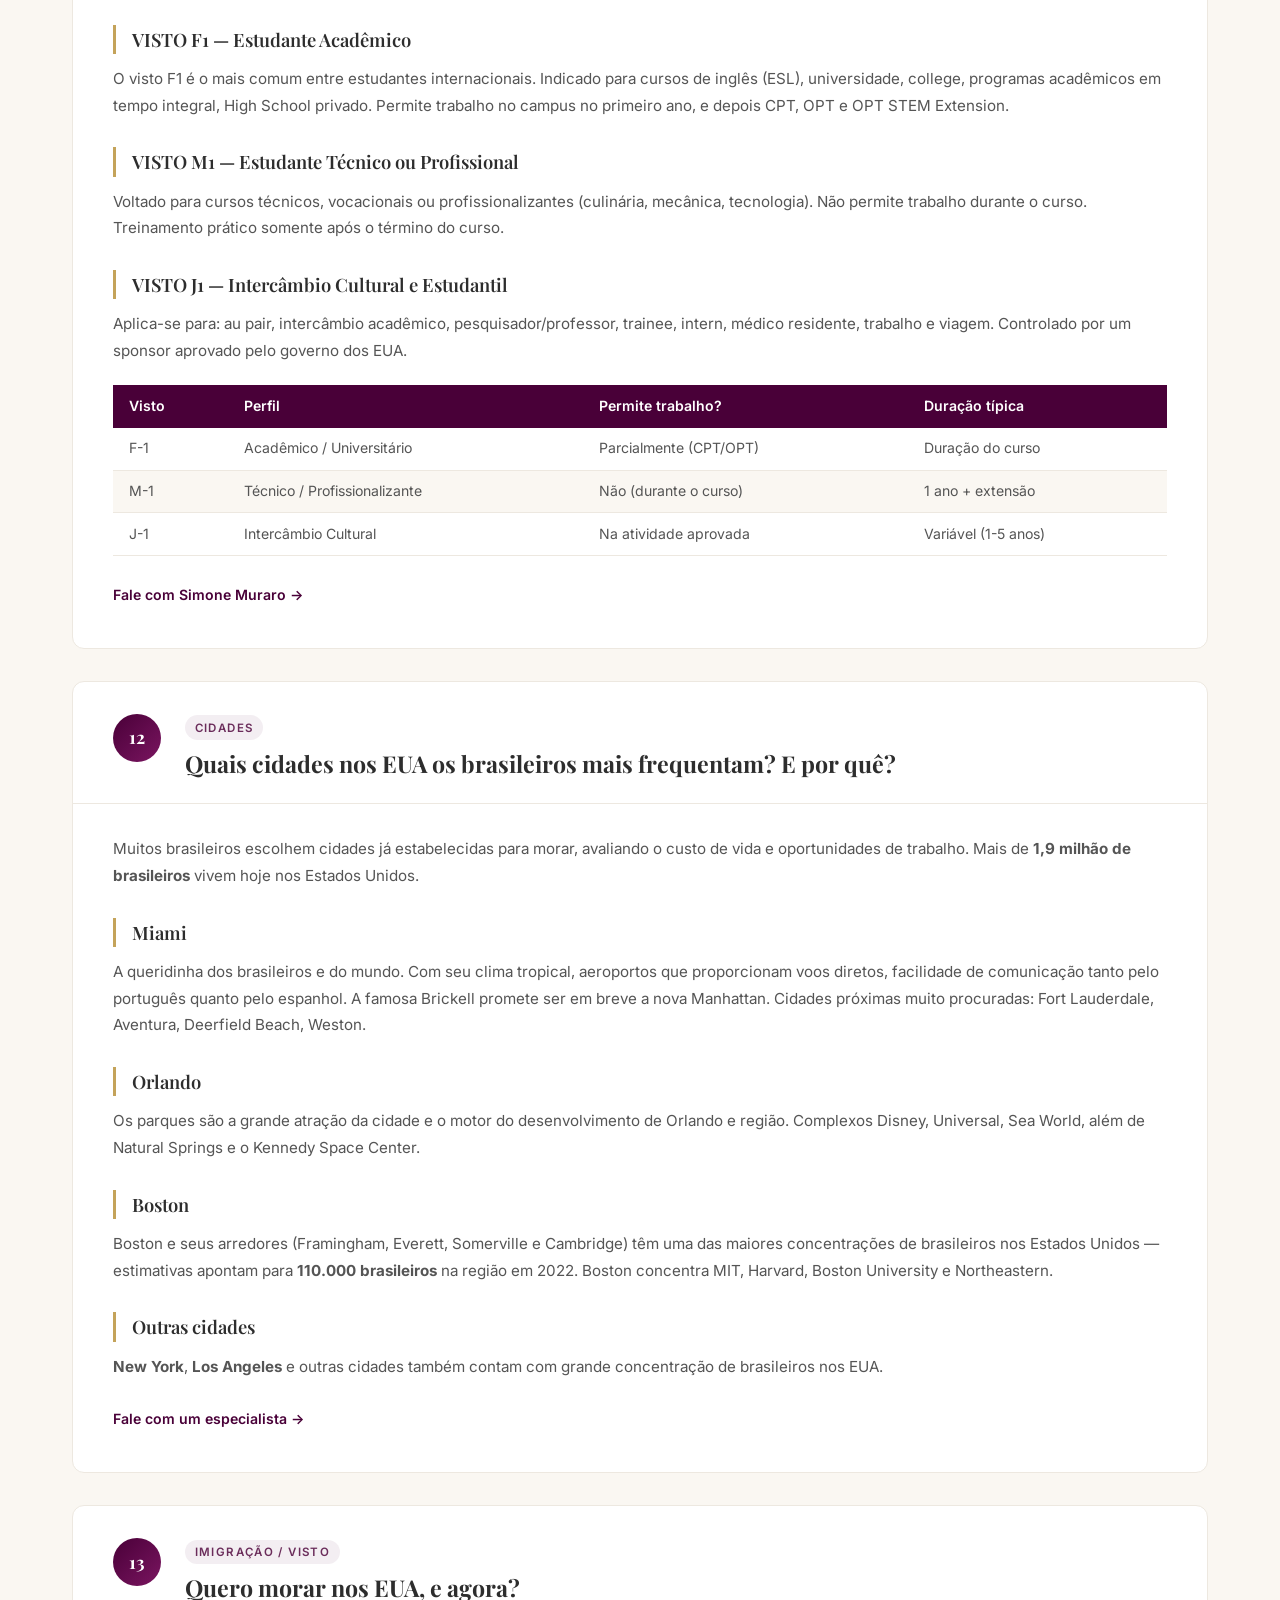
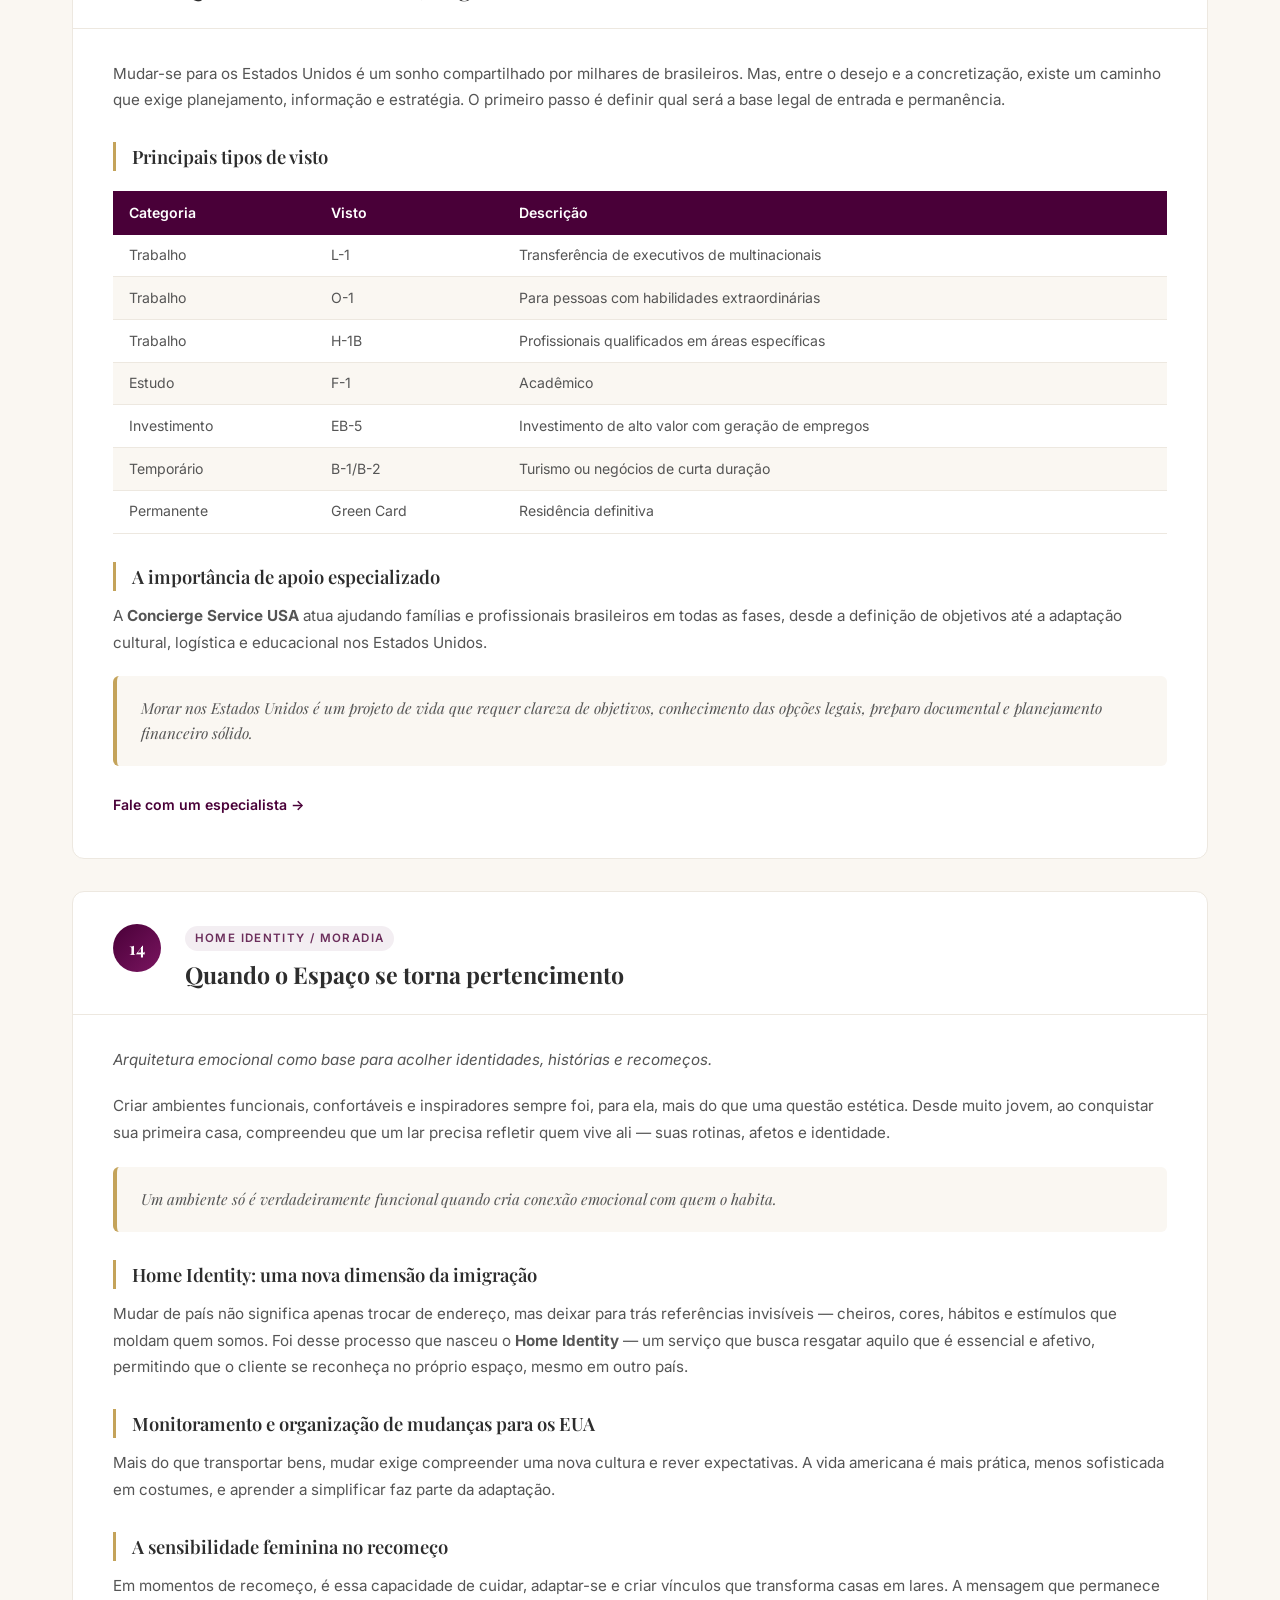
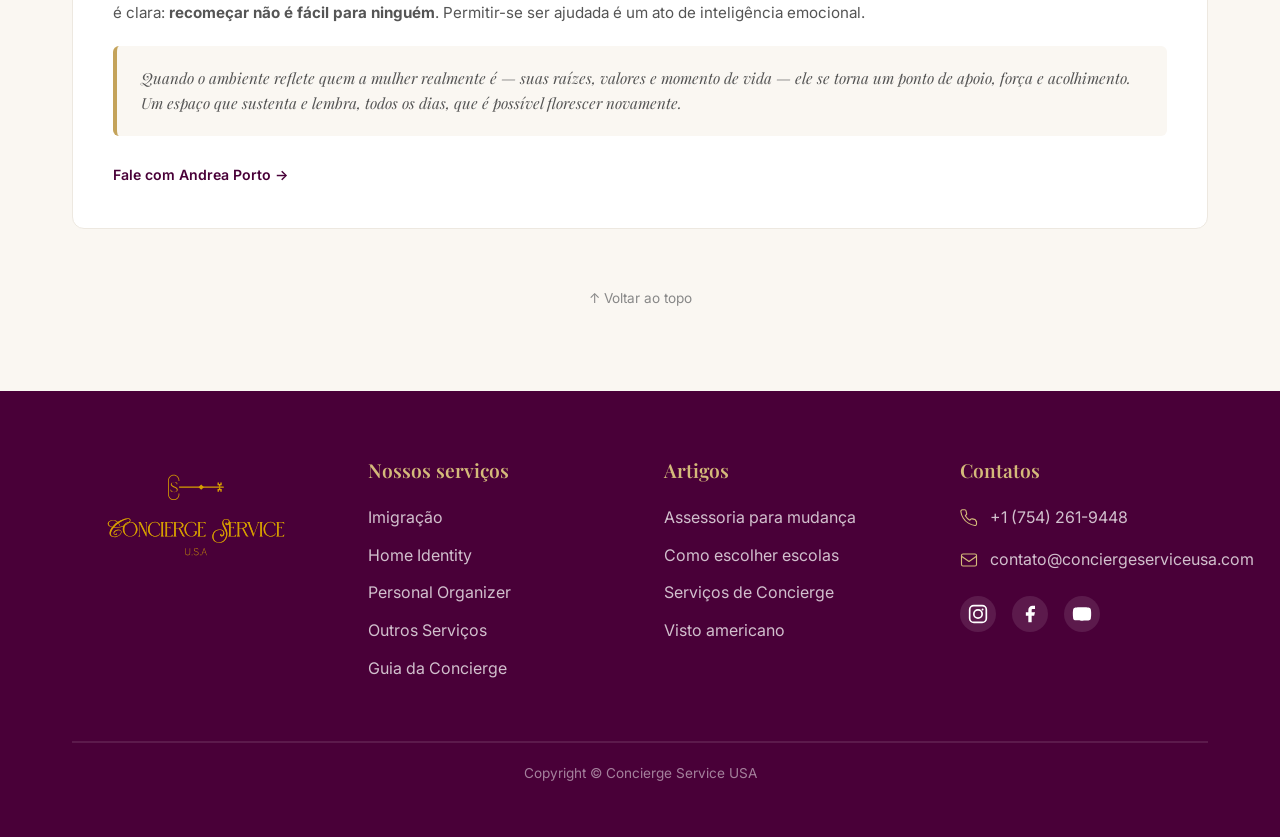
==== commit 2bca0e0f: "ajuste de layout solicitado pela cliente" ====
--- a/guide.html
+++ b/guide.html
@@ -314,11 +314,10 @@
         <img class="logo-image" src="image/logo_dourado.svg" alt="Concierge Service USA" loading="eager">
       </a>
       <nav class="main-nav" aria-label="Navegação principal">
-        <a href="quem-somos.html" class="nav-link">Quem Somos</a>
-        <a href="index.html#equipe" class="nav-link">Saiba com quem contar</a>
-        <a href="guide.html" class="nav-link" style="color:var(--color-gold-light);">Guia da Concierge</a>
-        <a href="index.html#servicos" class="nav-link">Nossos Serviços</a>
-        <a href="outros-servicos.html" class="nav-link">Outros Serviços</a>
+        <a href="index.html#inicio" class="nav-link">Início</a>
+        <a href="index.html#equipe" class="nav-link">Nossos serviços</a>
+        <a href="outros-servicos.html" class="nav-link">Outros serviços</a>
+        <a href="guide.html" class="nav-link" style="color:var(--color-gold-light);">Guia do concierge</a>
       </nav>
       <div class="lang-switch">
         <button class="lang-btn active" data-lang="pt">PT</button>
--- a/styles.css
+++ b/styles.css
@@ -796,6 +796,10 @@
   cursor: pointer;
   transition: var(--transition-base);
   flex: 0 0 auto;
+  width: 130px;
+  display: flex;
+  flex-direction: column;
+  align-items: center;
 }
 
 .team-member:hover {
@@ -832,10 +836,30 @@
 }
 
 .team-member .role {
+  display: block;
   font-size: 0.78rem;
   color: var(--color-text-light);
   font-style: italic;
-}
+  margin-bottom: 0;
+}
+
+.team-read-more {
+  display: block;
+  margin-top: 0.5rem;
+  font-size: 0.75rem;
+  font-weight: 600;
+  color: var(--color-gold-dark);
+  text-decoration: none;
+  letter-spacing: 0.03em;
+  border-bottom: 1px solid transparent;
+  transition: color 0.2s ease, border-color 0.2s ease;
+}
+
+.team-read-more:hover {
+  color: var(--color-primary);
+  border-bottom-color: var(--color-primary);
+}
+
 
 /* Team Detail Card */
 .team-detail {
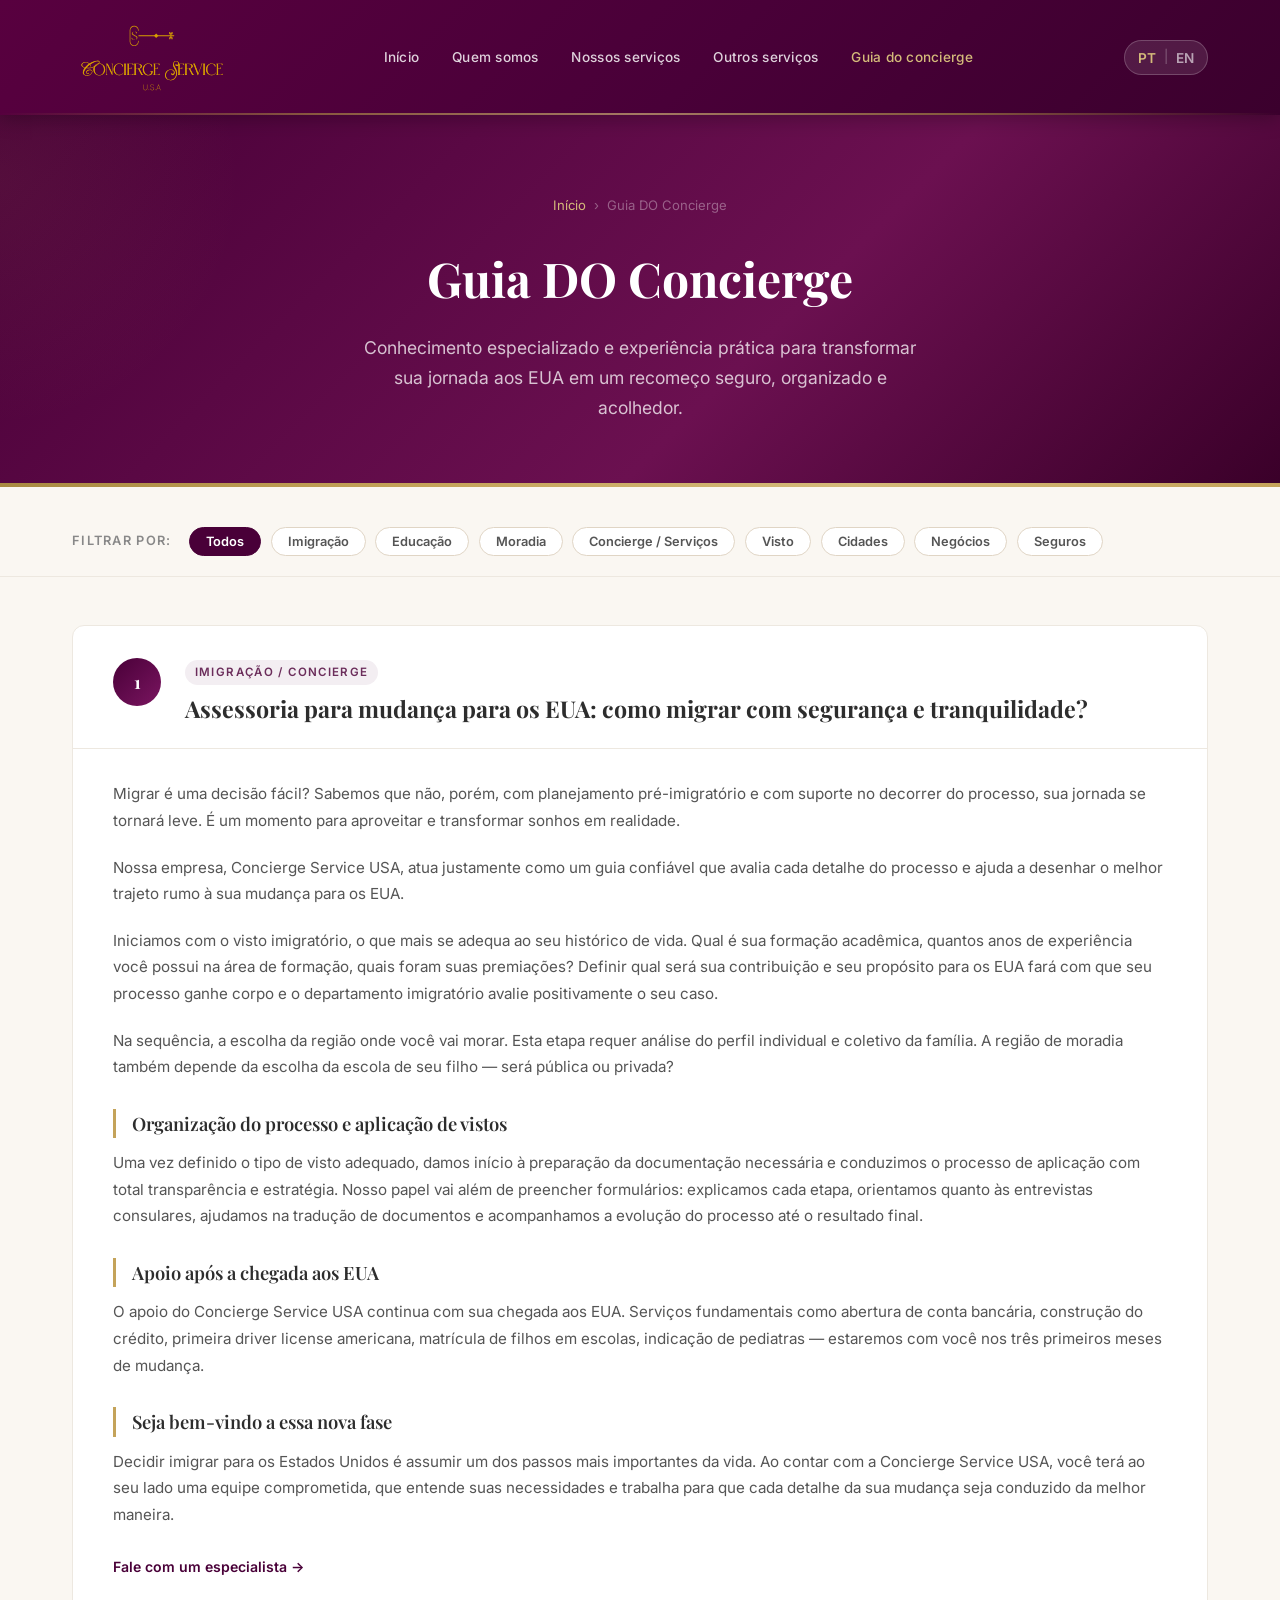
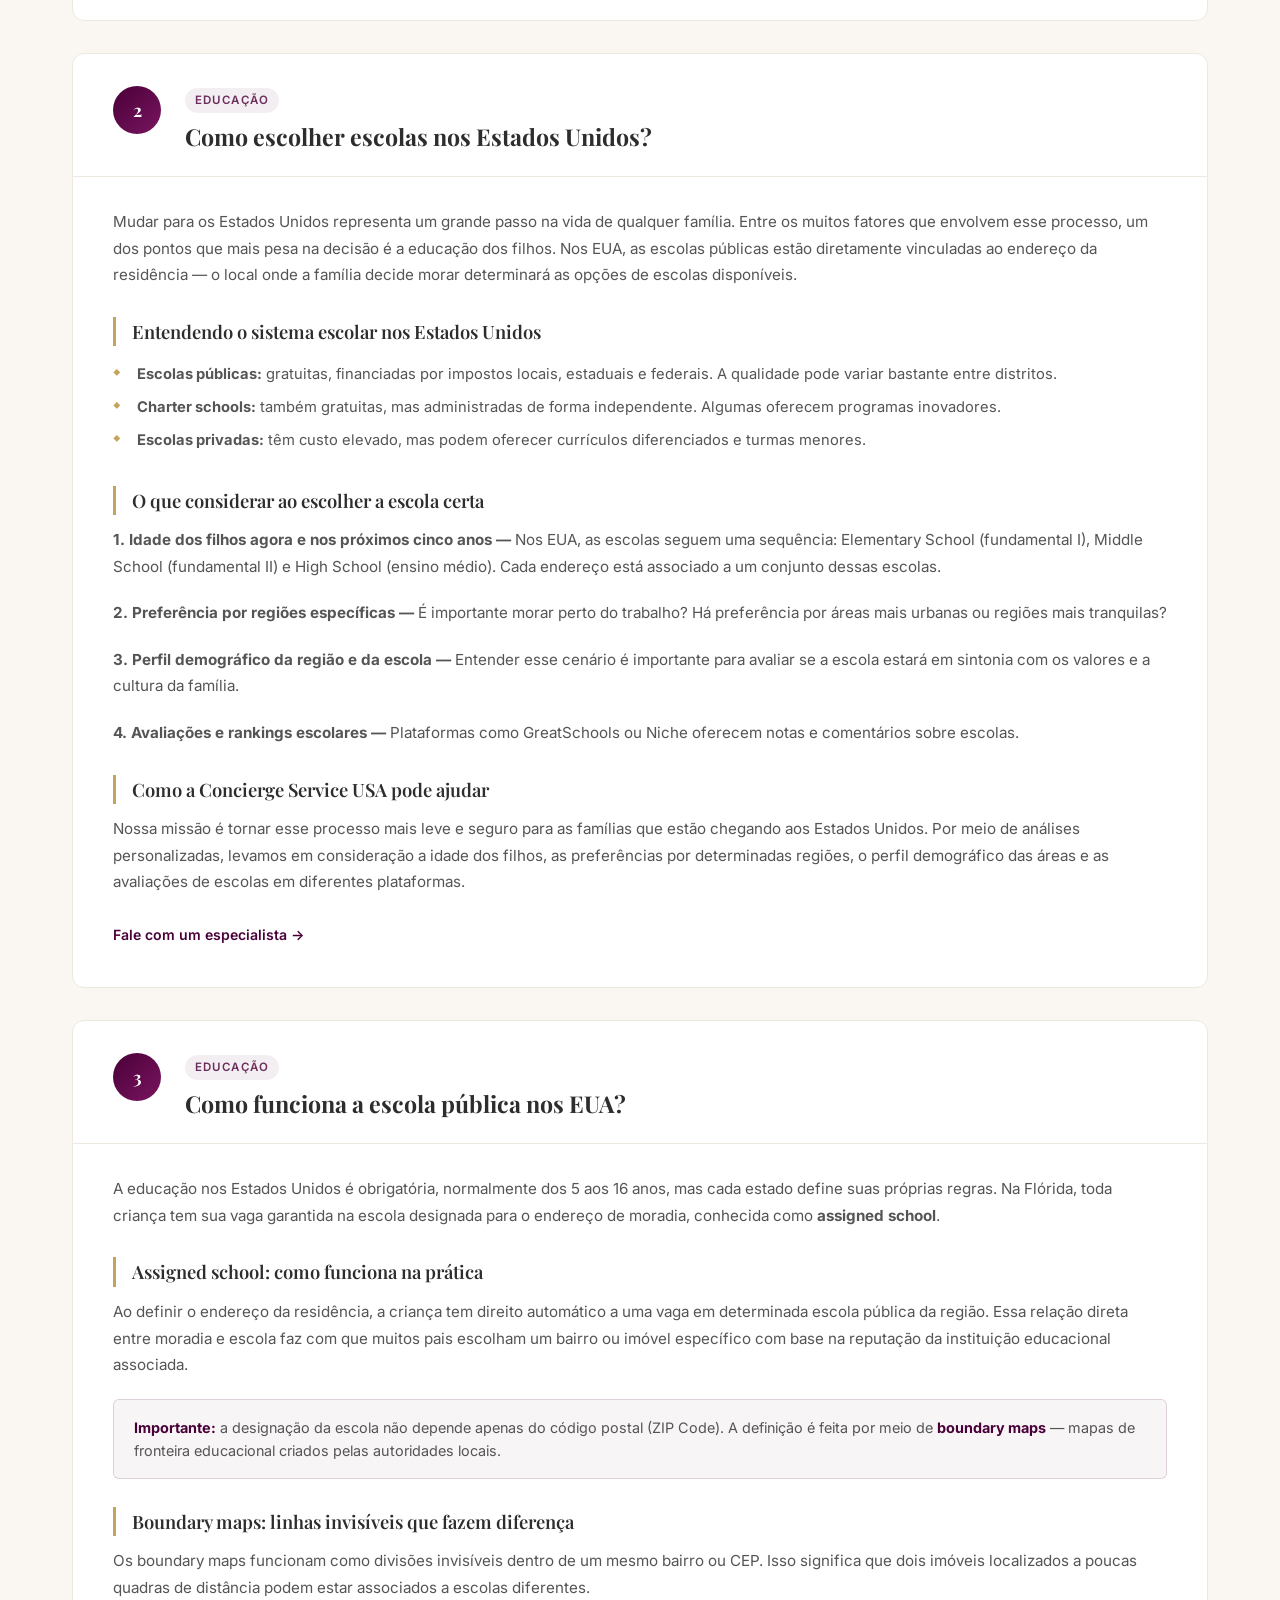
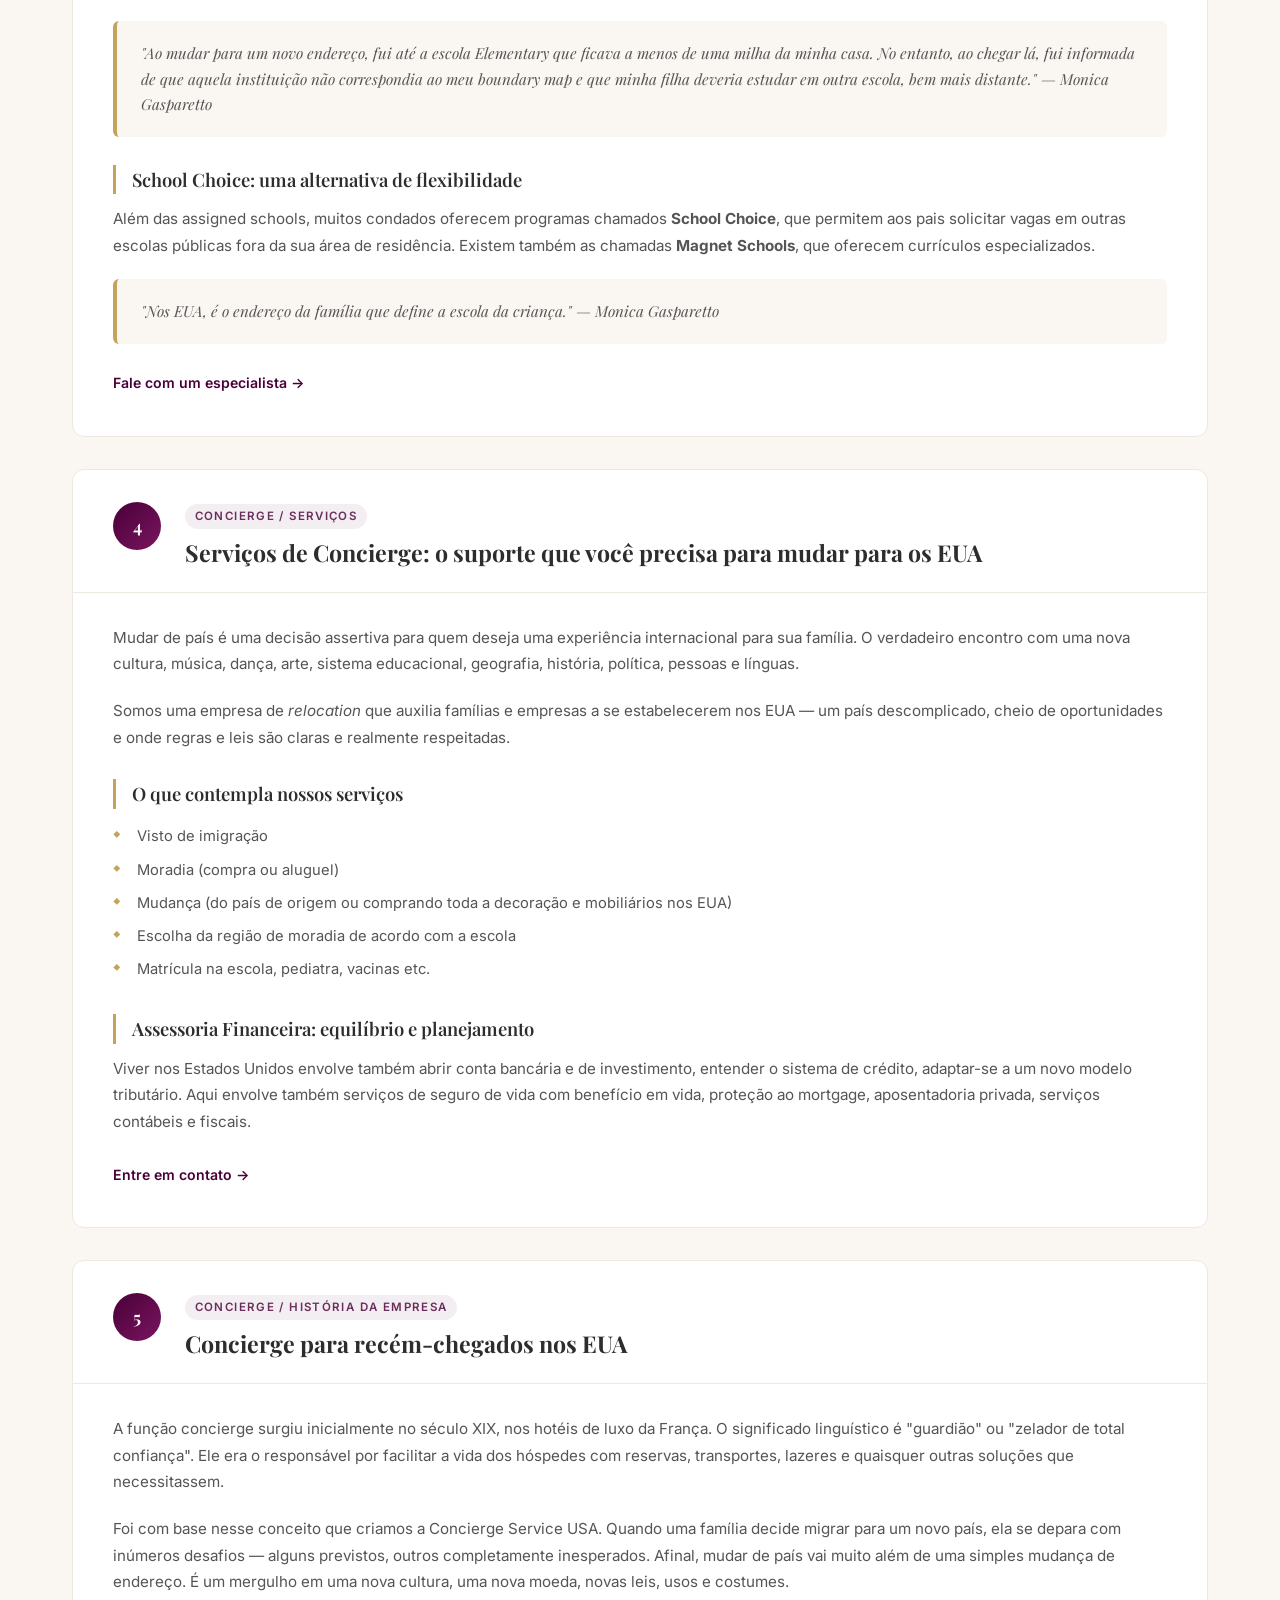
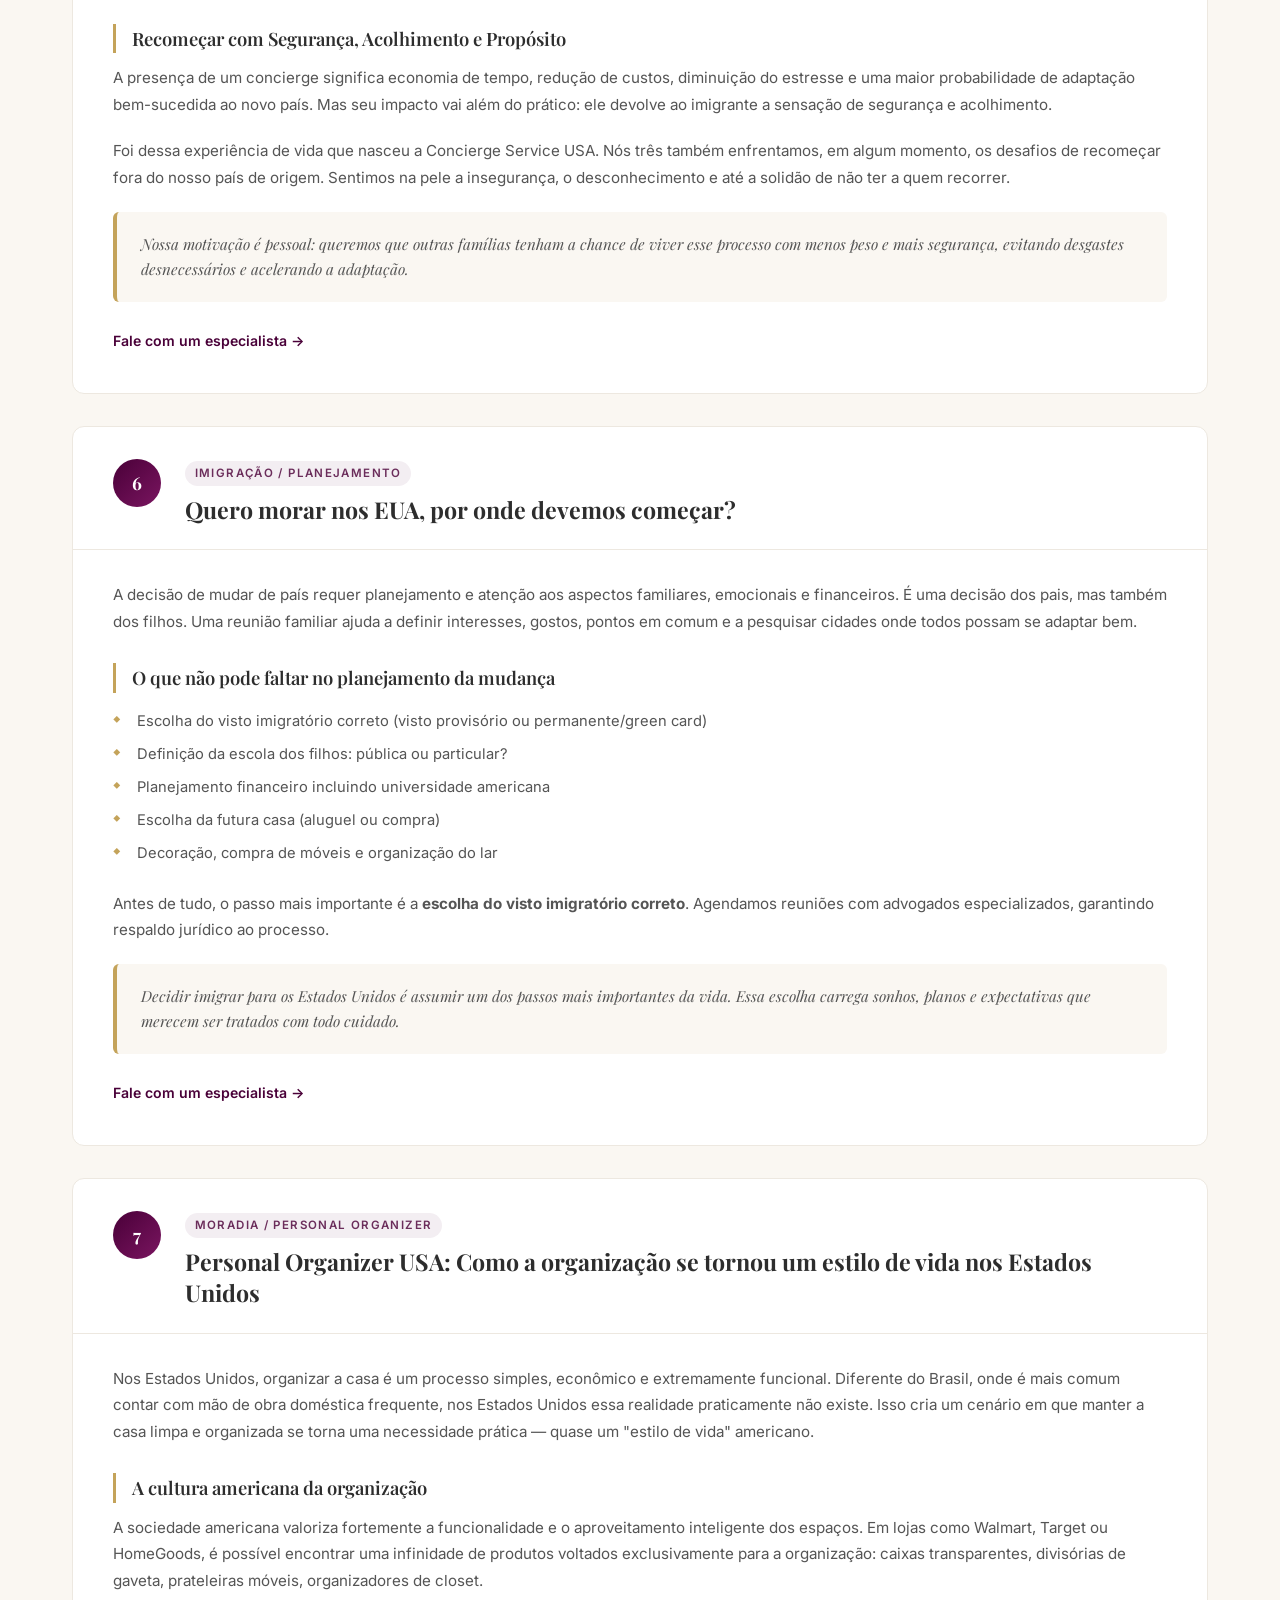
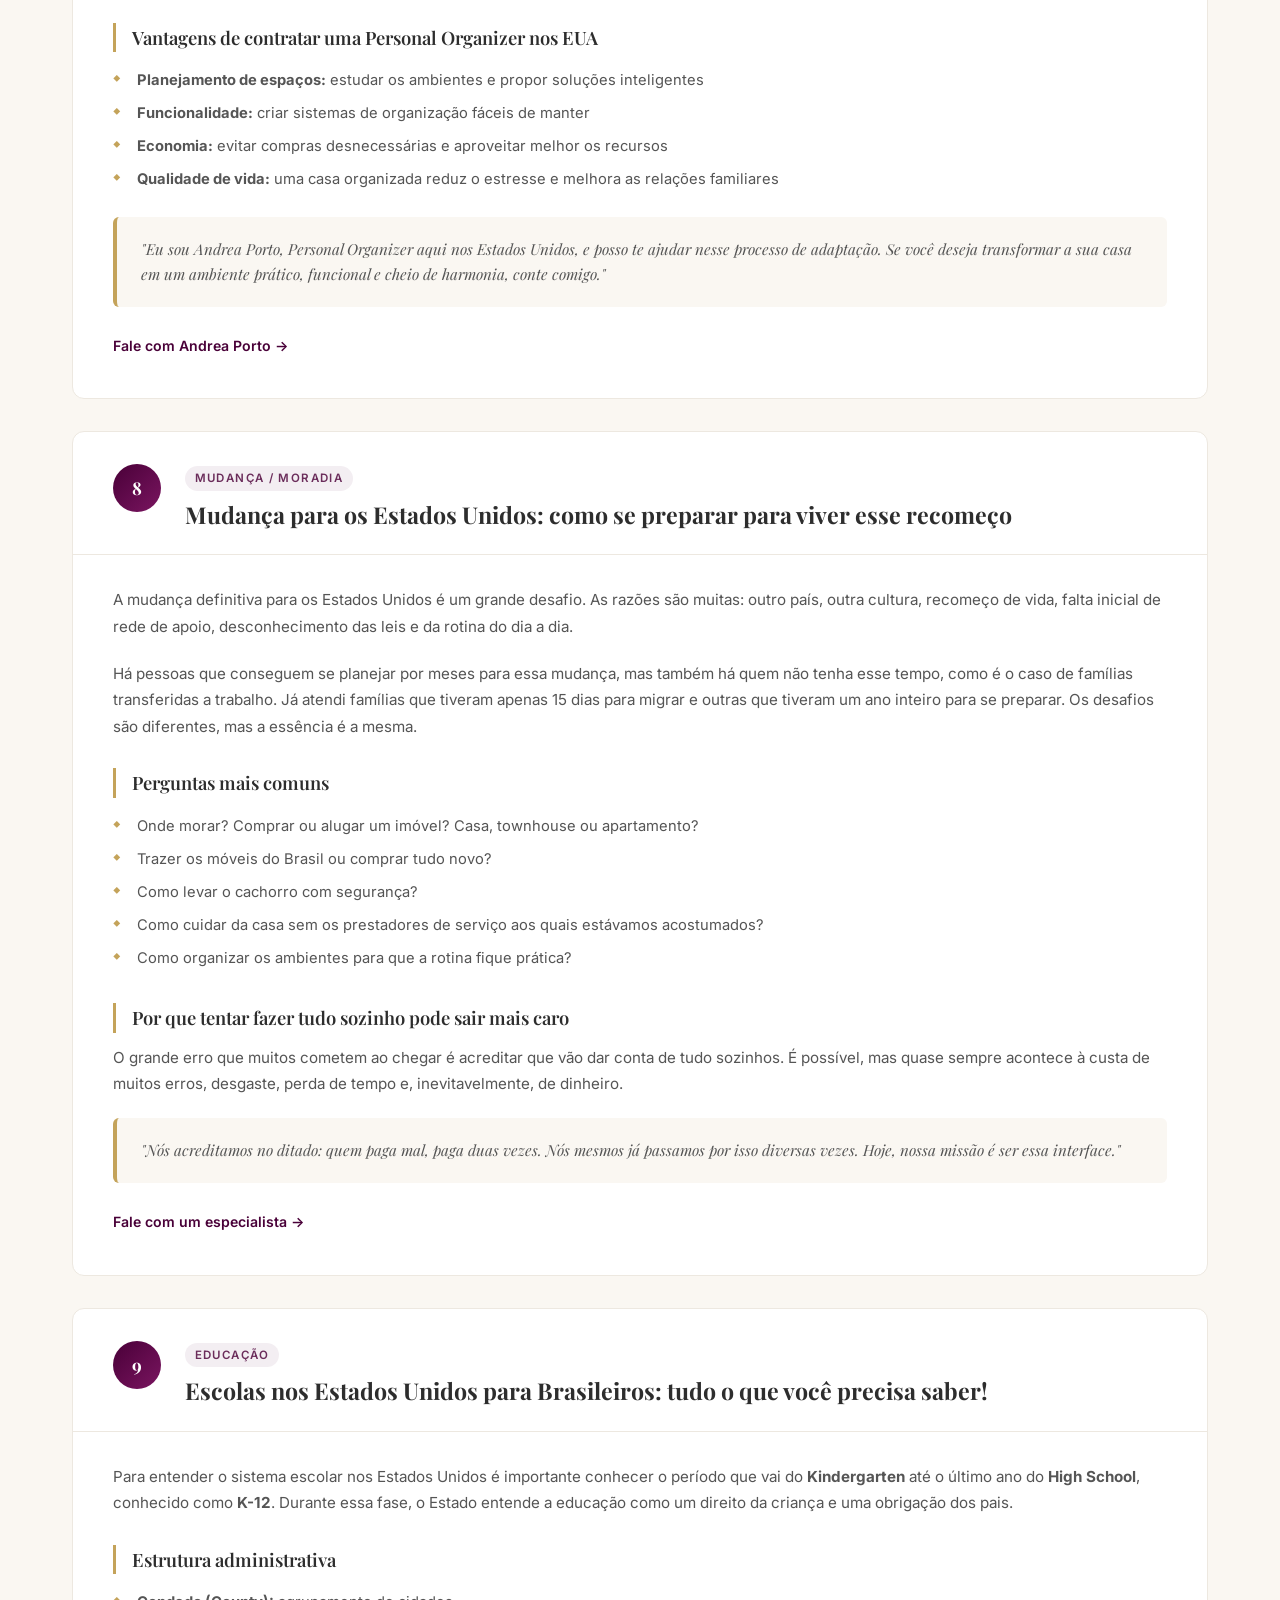
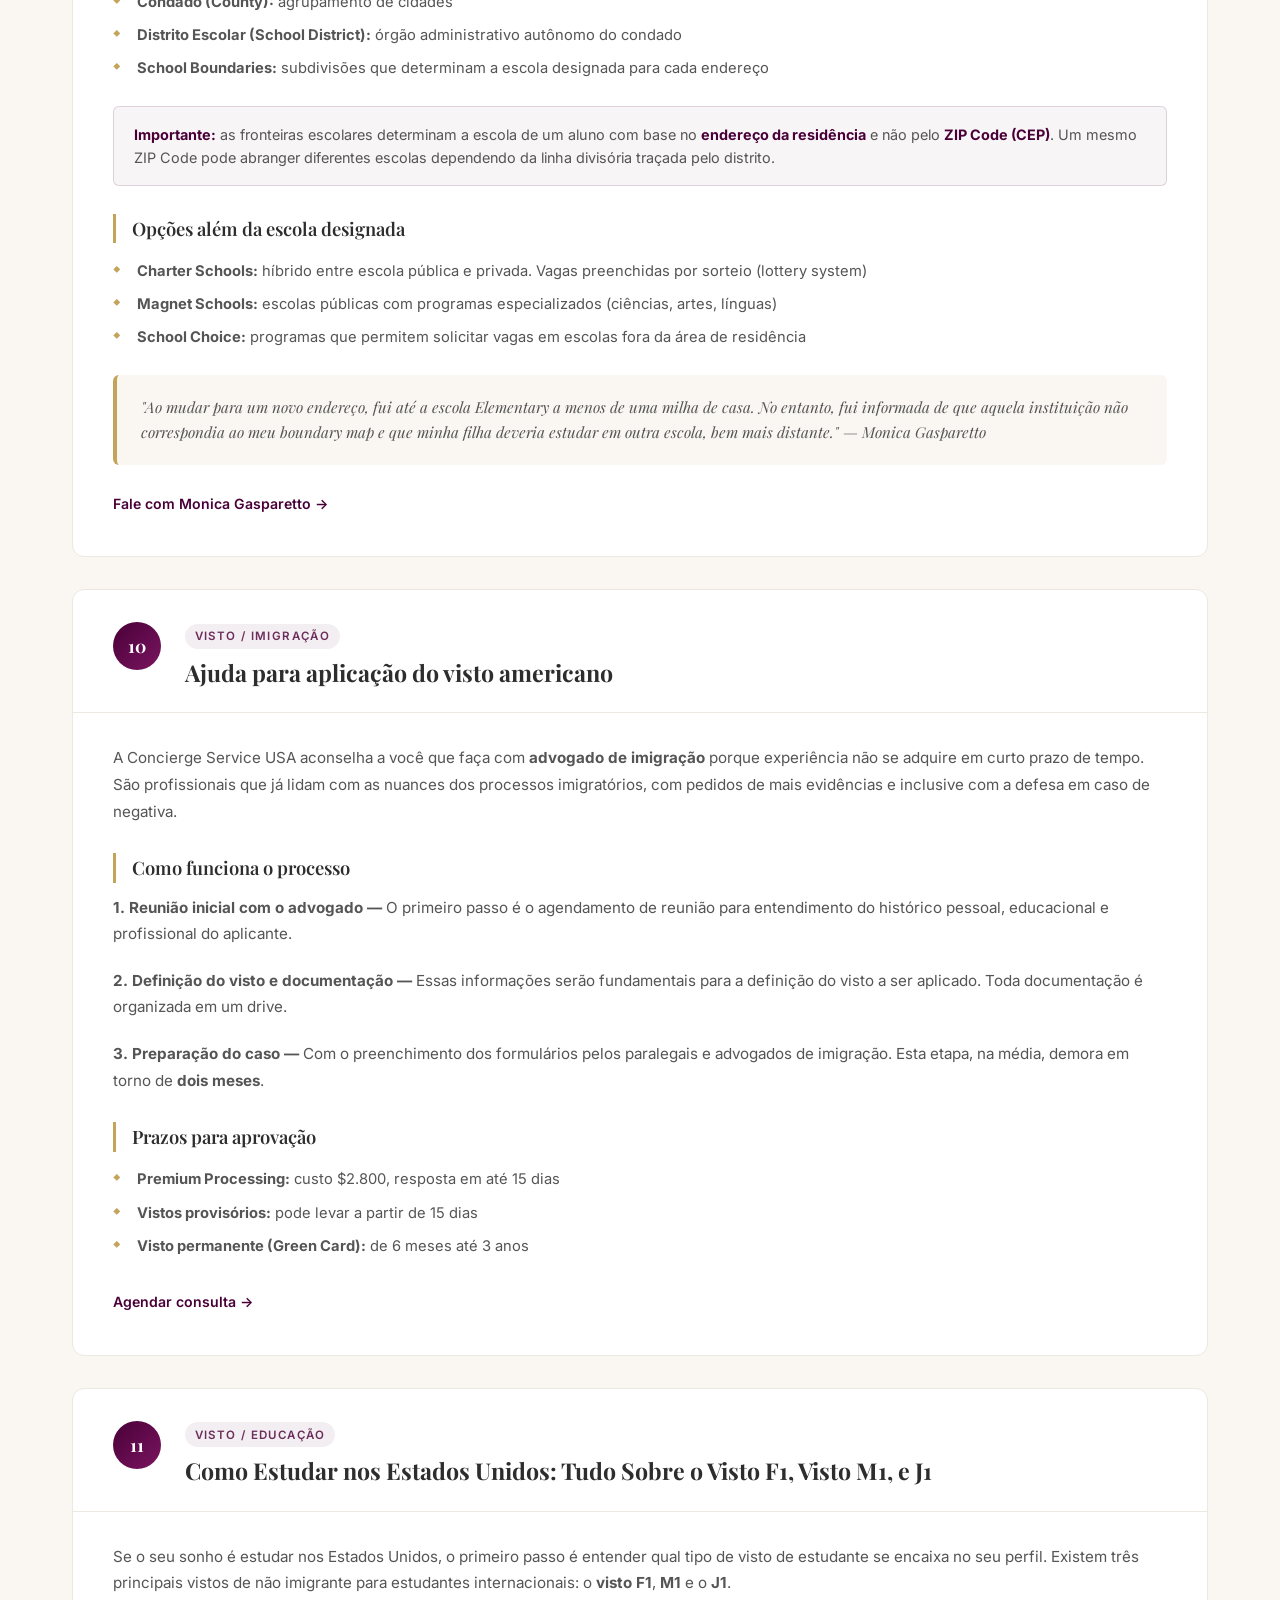
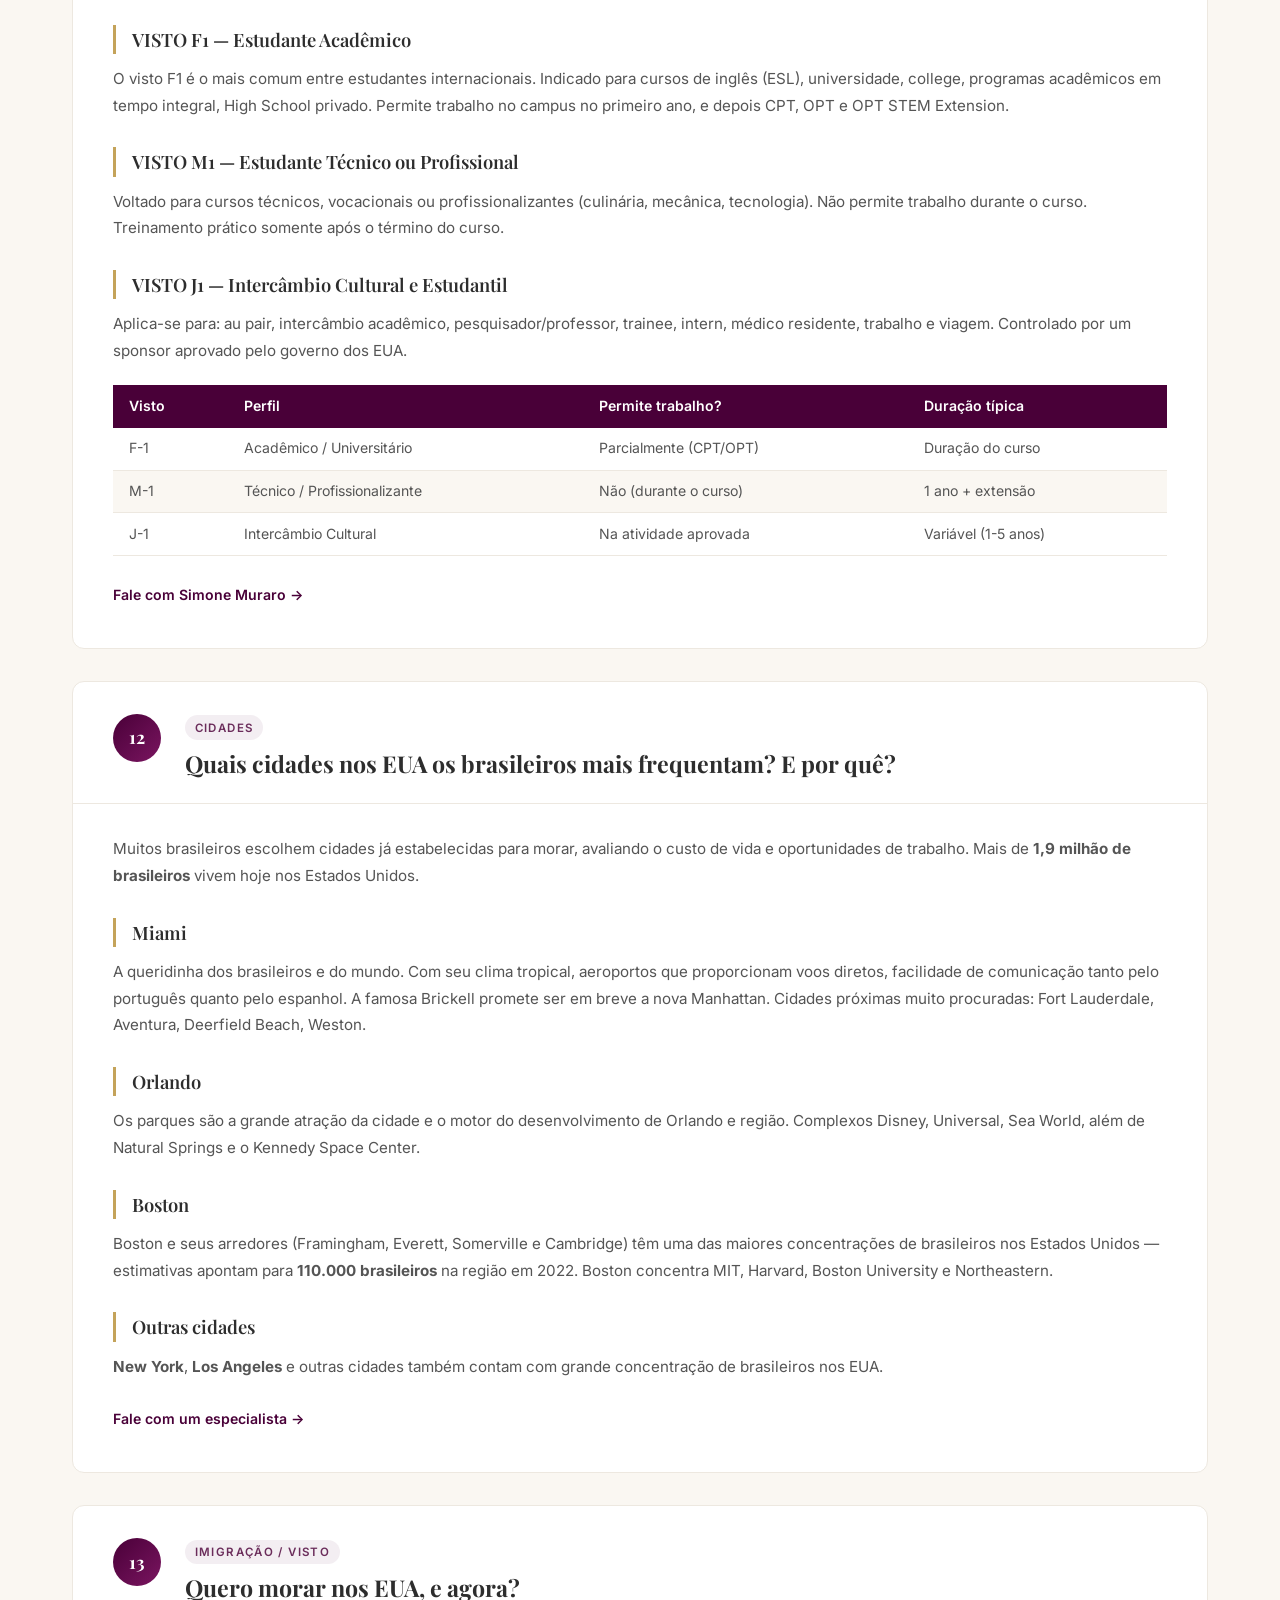
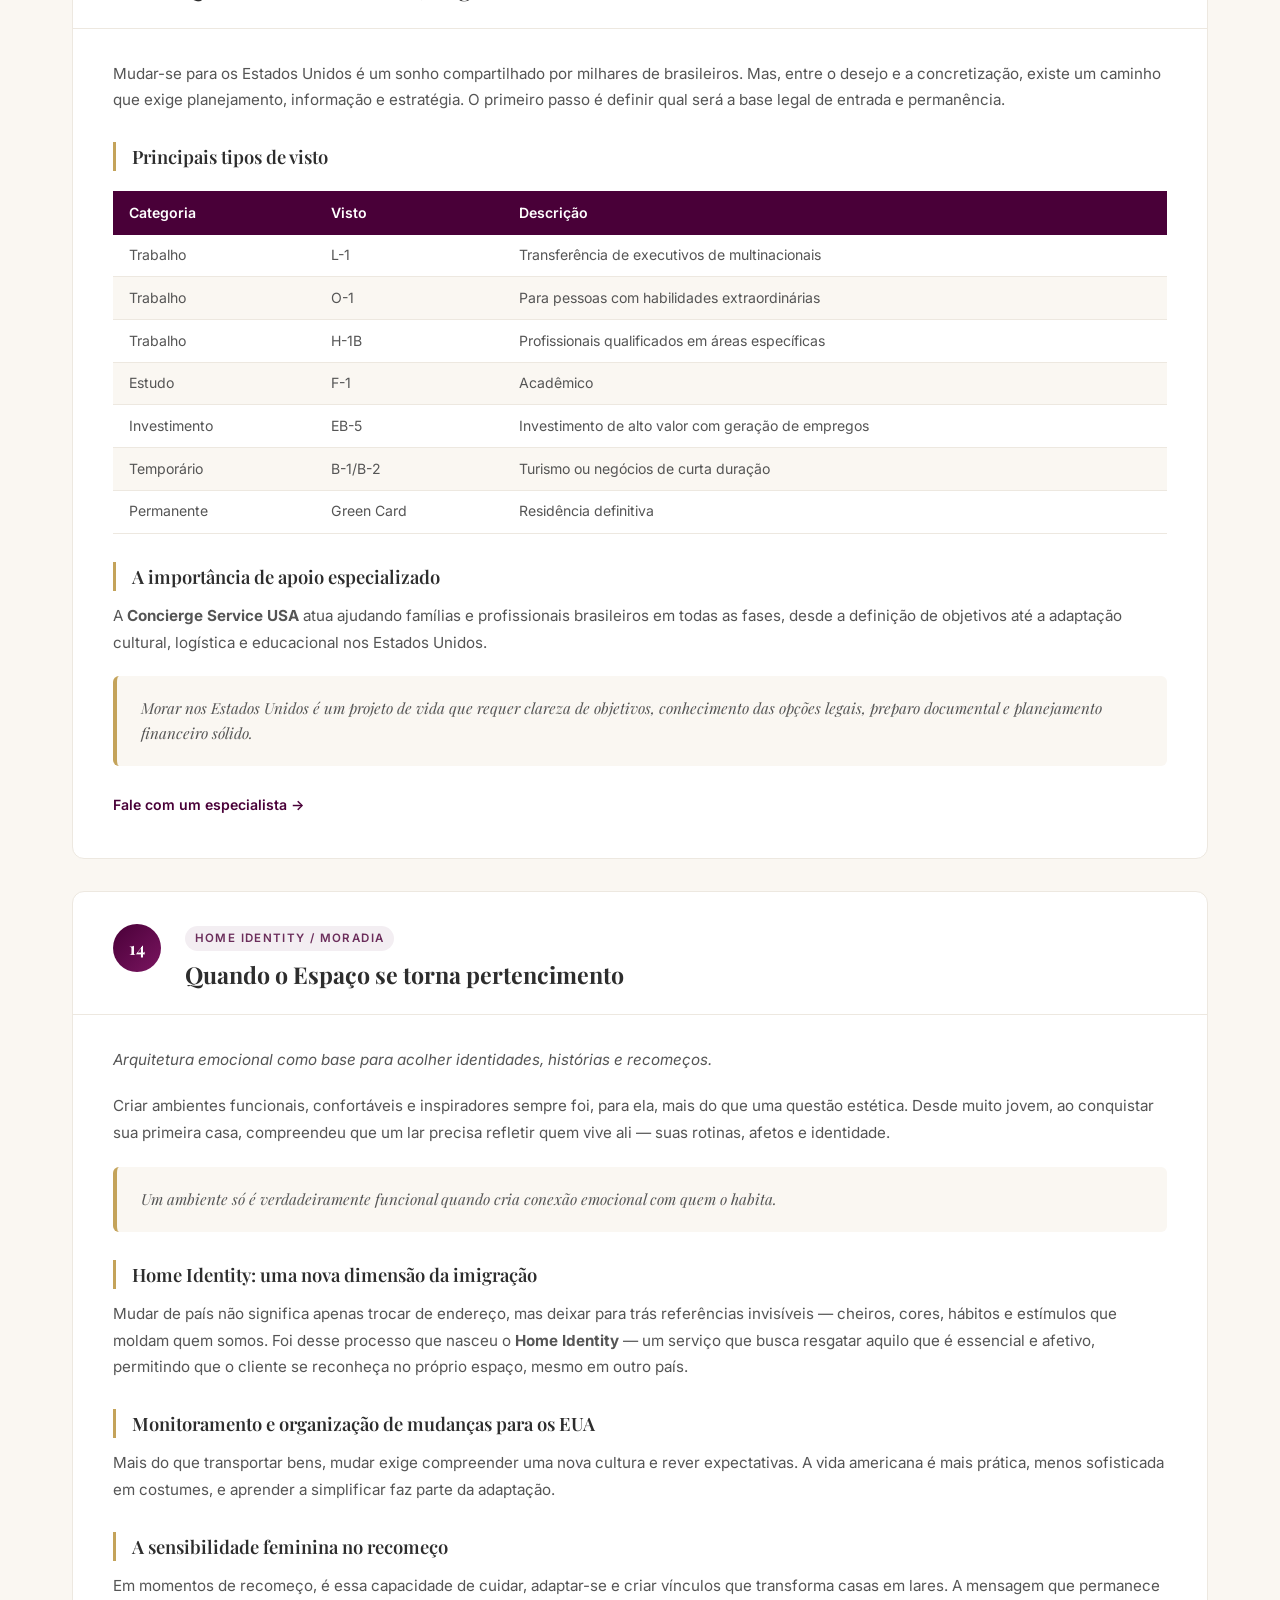
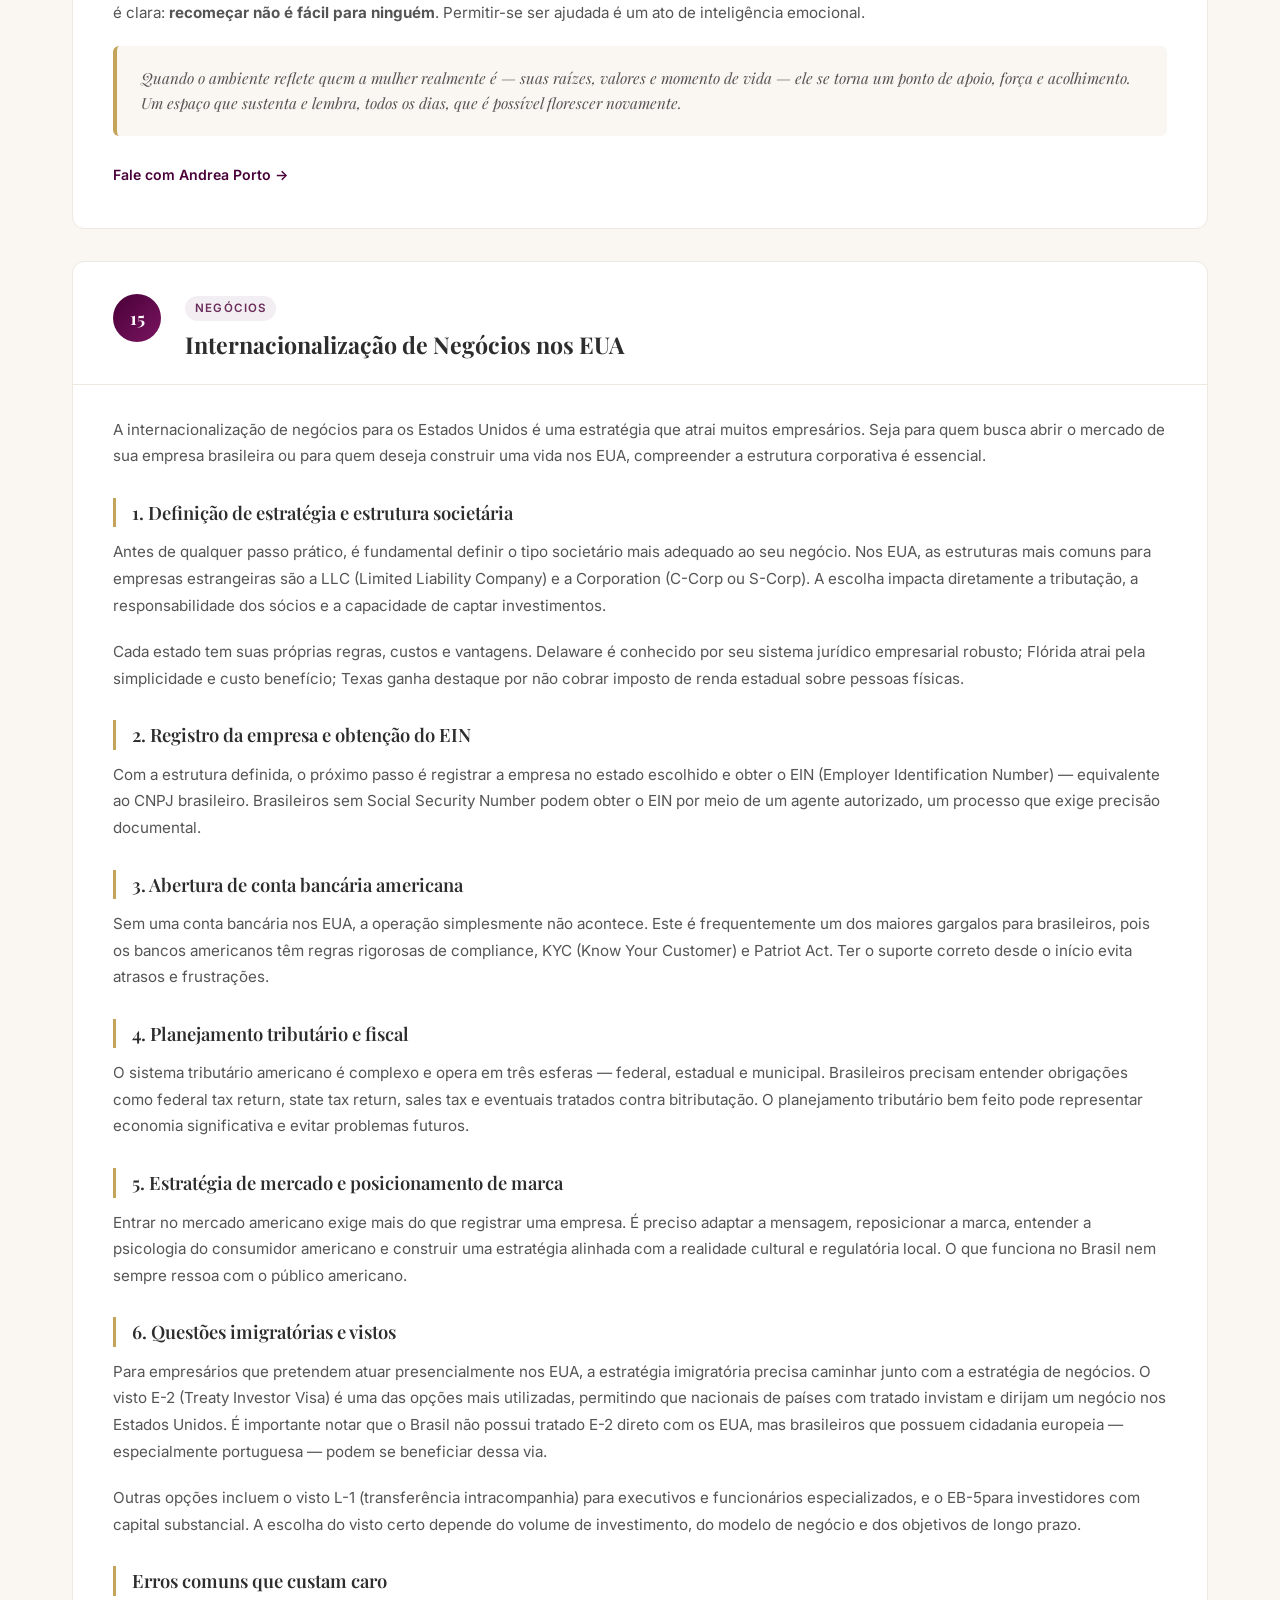
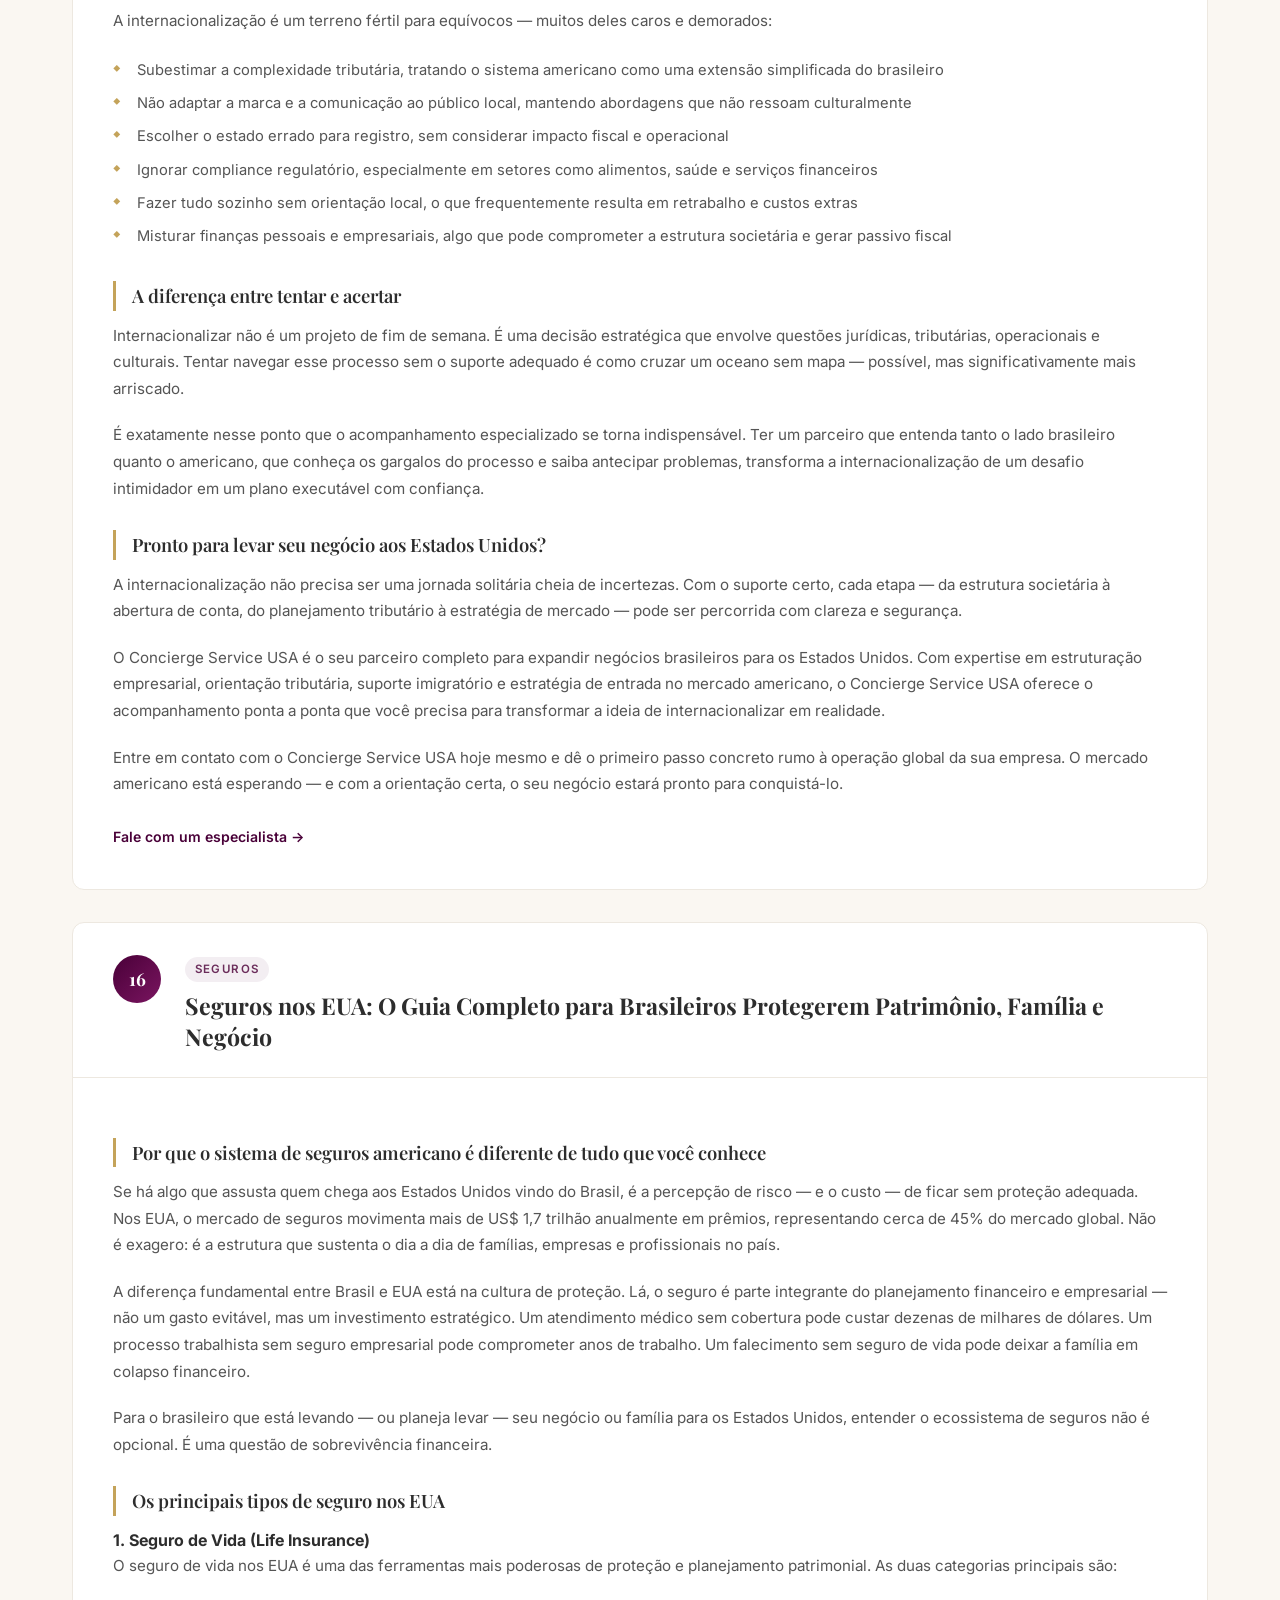
==== commit 0cc2d8eb: "menu mobile" ====
--- a/guide.html
+++ b/guide.html
@@ -4,7 +4,7 @@
   <meta charset="UTF-8">
   <meta name="viewport" content="width=device-width, initial-scale=1.0">
   <meta name="description" content="Guia do Concierge — Artigos e publicações da Concierge Service USA sobre imigração, educação, moradia e adaptação aos Estados Unidos.">
-  <title>Guia da Concierge | Concierge Service USA</title>
+  <title>Guia DO Concierge | Concierge Service USA</title>
   <link rel="preconnect" href="https://fonts.googleapis.com">
   <link rel="preconnect" href="https://fonts.gstatic.com" crossorigin>
   <link href="https://fonts.googleapis.com/css2?family=Playfair+Display:ital,wght@0,400;0,500;0,600;0,700;1,400&family=Inter:wght@300;400;500;600;700&display=swap" rel="stylesheet">
@@ -315,10 +315,18 @@
       </a>
       <nav class="main-nav" aria-label="Navegação principal">
         <a href="index.html#inicio" class="nav-link">Início</a>
+        <a href="quem-somos.html" class="nav-link">Quem somos</a>
         <a href="index.html#equipe" class="nav-link">Nossos serviços</a>
         <a href="outros-servicos.html" class="nav-link">Outros serviços</a>
         <a href="guide.html" class="nav-link" style="color:var(--color-gold-light);">Guia do concierge</a>
       </nav>
+      <button class="mobile-menu-btn" aria-label="Abrir menu">
+        <svg width="24" height="24" viewBox="0 0 24 24" fill="none" stroke="currentColor" stroke-width="2" stroke-linecap="round" stroke-linejoin="round">
+          <line x1="3" y1="12" x2="21" y2="12"></line>
+          <line x1="3" y1="6" x2="21" y2="6"></line>
+          <line x1="3" y1="18" x2="21" y2="18"></line>
+        </svg>
+      </button>
       <div class="lang-switch">
         <button class="lang-btn active" data-lang="pt">PT</button>
         <span class="lang-divider">|</span>
@@ -335,9 +343,9 @@
         <div class="breadcrumb">
           <a href="index.html">Início</a>
           <span>›</span>
-          <span>Guia da Concierge</span>
+          <span>Guia DO Concierge</span>
         </div>
-        <h1>Guia da Concierge</h1>
+        <h1>Guia DO Concierge</h1>
         <p>Conhecimento especializado e experiência prática para transformar sua jornada aos EUA em um recomeço seguro, organizado e acolhedor.</p>
       </div>
     </div>
@@ -350,7 +358,7 @@
         <button class="filter-btn" data-filter="imigracao">Imigração</button>
         <button class="filter-btn" data-filter="educacao">Educação</button>
         <button class="filter-btn" data-filter="moradia">Moradia</button>
-        <button class="filter-btn" data-filter="concierge">Concierge</button>
+        <button class="filter-btn" data-filter="concierge">Concierge / Serviços</button>
         <button class="filter-btn" data-filter="visto">Visto</button>
         <button class="filter-btn" data-filter="cidades">Cidades</button>
         <button class="filter-btn" data-filter="negocios">Negócios</button>
@@ -727,6 +735,159 @@
             </div>
           </article>
 
+          <!-- POST 15 -->
+          <article class="guide-article" id="post-15" data-category="negocios">
+            <div class="guide-article-header">
+              <div class="article-number">15</div>
+              <div class="article-header-info">
+                <span class="article-category-tag">Negócios</span>
+                <h2>Internacionalização de Negócios nos EUA</h2>
+              </div>
+            </div>
+            <div class="guide-article-body">
+              <p>A internacionalização de negócios para os Estados Unidos é uma estratégia que atrai muitos empresários. Seja para quem busca abrir o mercado de sua empresa brasileira ou para quem deseja construir uma vida nos EUA, compreender a estrutura corporativa é essencial.</p>
+              
+              <h3>1. Definição de estratégia e estrutura societária</h3>
+              <p>Antes de qualquer passo prático, é fundamental definir o tipo societário mais adequado ao seu negócio. Nos EUA, as estruturas mais comuns para empresas estrangeiras são a LLC (Limited Liability Company) e a Corporation (C-Corp ou S-Corp). A escolha impacta diretamente a tributação, a responsabilidade dos sócios e a capacidade de captar investimentos.</p>
+              <p>Cada estado tem suas próprias regras, custos e vantagens. Delaware é conhecido por seu sistema jurídico empresarial robusto; Flórida atrai pela simplicidade e custo benefício; Texas ganha destaque por não cobrar imposto de renda estadual sobre pessoas físicas.</p>
+              
+              <h3>2. Registro da empresa e obtenção do EIN</h3>
+              <p>Com a estrutura definida, o próximo passo é registrar a empresa no estado escolhido e obter o EIN (Employer Identification Number) — equivalente ao CNPJ brasileiro. Brasileiros sem Social Security Number podem obter o EIN por meio de um agente autorizado, um processo que exige precisão documental.</p>
+              
+              <h3>3. Abertura de conta bancária americana</h3>
+              <p>Sem uma conta bancária nos EUA, a operação simplesmente não acontece. Este é frequentemente um dos maiores gargalos para brasileiros, pois os bancos americanos têm regras rigorosas de compliance, KYC (Know Your Customer) e Patriot Act. Ter o suporte correto desde o início evita atrasos e frustrações.</p>
+              
+              <h3>4. Planejamento tributário e fiscal</h3>
+              <p>O sistema tributário americano é complexo e opera em três esferas — federal, estadual e municipal. Brasileiros precisam entender obrigações como federal tax return, state tax return, sales tax e eventuais tratados contra bitributação. O planejamento tributário bem feito pode representar economia significativa e evitar problemas futuros.</p>
+              
+              <h3>5. Estratégia de mercado e posicionamento de marca</h3>
+              <p>Entrar no mercado americano exige mais do que registrar uma empresa. É preciso adaptar a mensagem, reposicionar a marca, entender a psicologia do consumidor americano e construir uma estratégia alinhada com a realidade cultural e regulatória local. O que funciona no Brasil nem sempre ressoa com o público americano.</p>
+              
+              <h3>6. Questões imigratórias e vistos</h3>
+              <p>Para empresários que pretendem atuar presencialmente nos EUA, a estratégia imigratória precisa caminhar junto com a estratégia de negócios. O visto E-2 (Treaty Investor Visa) é uma das opções mais utilizadas, permitindo que nacionais de países com tratado invistam e dirijam um negócio nos Estados Unidos. É importante notar que o Brasil não possui tratado E-2 direto com os EUA, mas brasileiros que possuem cidadania europeia — especialmente portuguesa — podem se beneficiar dessa via.</p>
+              <p>Outras opções incluem o visto L-1 (transferência intracompanhia) para executivos e funcionários especializados, e o EB-5para investidores com capital substancial. A escolha do visto certo depende do volume de investimento, do modelo de negócio e dos objetivos de longo prazo.</p>
+
+              <h3>Erros comuns que custam caro</h3>
+              <p>A internacionalização é um terreno fértil para equívocos — muitos deles caros e demorados:</p>
+              <ul>
+                <li>Subestimar a complexidade tributária, tratando o sistema americano como uma extensão simplificada do brasileiro</li>
+                <li>Não adaptar a marca e a comunicação ao público local, mantendo abordagens que não ressoam culturalmente</li>
+                <li>Escolher o estado errado para registro, sem considerar impacto fiscal e operacional</li>
+                <li>Ignorar compliance regulatório, especialmente em setores como alimentos, saúde e serviços financeiros</li>
+                <li>Fazer tudo sozinho sem orientação local, o que frequentemente resulta em retrabalho e custos extras</li>
+                <li>Misturar finanças pessoais e empresariais, algo que pode comprometer a estrutura societária e gerar passivo fiscal</li>
+              </ul>
+              
+              <h3>A diferença entre tentar e acertar</h3>
+              <p>Internacionalizar não é um projeto de fim de semana. É uma decisão estratégica que envolve questões jurídicas, tributárias, operacionais e culturais. Tentar navegar esse processo sem o suporte adequado é como cruzar um oceano sem mapa — possível, mas significativamente mais arriscado.</p>
+              <p>É exatamente nesse ponto que o acompanhamento especializado se torna indispensável. Ter um parceiro que entenda tanto o lado brasileiro quanto o americano, que conheça os gargalos do processo e saiba antecipar problemas, transforma a internacionalização de um desafio intimidador em um plano executável com confiança.</p>
+              
+              <h3>Pronto para levar seu negócio aos Estados Unidos?</h3>
+              <p>A internacionalização não precisa ser uma jornada solitária cheia de incertezas. Com o suporte certo, cada etapa — da estrutura societária à abertura de conta, do planejamento tributário à estratégia de mercado — pode ser percorrida com clareza e segurança.</p>
+              <p>O Concierge Service USA é o seu parceiro completo para expandir negócios brasileiros para os Estados Unidos. Com expertise em estruturação empresarial, orientação tributária, suporte imigratório e estratégia de entrada no mercado americano, o Concierge Service USA oferece o acompanhamento ponta a ponta que você precisa para transformar a ideia de internacionalizar em realidade.</p>
+              <p>Entre em contato com o Concierge Service USA hoje mesmo e dê o primeiro passo concreto rumo à operação global da sua empresa. O mercado americano está esperando — e com a orientação certa, o seu negócio estará pronto para conquistá-lo.</p>
+              
+              <a href="index.html#contato" class="article-cta">Fale com um especialista →</a>
+            </div>
+          </article>
+
+          <!-- POST 16 -->
+          <article class="guide-article" id="post-16" data-category="seguros">
+            <div class="guide-article-header">
+              <div class="article-number">16</div>
+              <div class="article-header-info">
+                <span class="article-category-tag">Seguros</span>
+                <h2>Seguros nos EUA: O Guia Completo para Brasileiros Protegerem Patrimônio, Família e Negócio</h2>
+              </div>
+            </div>
+            <div class="guide-article-body">
+              <h3>Por que o sistema de seguros americano é diferente de tudo que você conhece</h3>
+              <p>Se há algo que assusta quem chega aos Estados Unidos vindo do Brasil, é a percepção de risco — e o custo — de ficar sem proteção adequada. Nos EUA, o mercado de seguros movimenta mais de US$ 1,7 trilhão anualmente em prêmios, representando cerca de 45% do mercado global. Não é exagero: é a estrutura que sustenta o dia a dia de famílias, empresas e profissionais no país.</p>
+              <p>A diferença fundamental entre Brasil e EUA está na cultura de proteção. Lá, o seguro é parte integrante do planejamento financeiro e empresarial — não um gasto evitável, mas um investimento estratégico. Um atendimento médico sem cobertura pode custar dezenas de milhares de dólares. Um processo trabalhista sem seguro empresarial pode comprometer anos de trabalho. Um falecimento sem seguro de vida pode deixar a família em colapso financeiro.</p>
+              <p>Para o brasileiro que está levando — ou planeja levar — seu negócio ou família para os Estados Unidos, entender o ecossistema de seguros não é opcional. É uma questão de sobrevivência financeira.</p>
+
+              <h3>Os principais tipos de seguro nos EUA</h3>
+              
+              <h4>1. Seguro de Vida (Life Insurance)</h4>
+              <p>O seguro de vida nos EUA é uma das ferramentas mais poderosas de proteção e planejamento patrimonial. As duas categorias principais são:</p>
+              <ul>
+                <li><strong>Term Life Insurance (Seguro a Termo):</strong> Oferece cobertura por um período determinado — geralmente 10, 20 ou 30 anos. É a opção mais acessível e direta: se o segurado falecer durante o prazo contratado, os beneficiários recebem o valor acordado. Ideal para quem busca máxima proteção pelo menor custo durante os anos de maior responsabilidade financeira.</li>
+                <li><strong>Whole Life Insurance (Seguro Vitalício):</strong> Cobertura permanente que dura por toda a vida, com componente de investimento que acumula valor em dinheiro ao longo do tempo. O prêmio é fixo e a apólice constrói um valor de resgate (cash value) que pode ser utilizado em vida.</li>
+                <li><strong>Universal Life Insurance:</strong> Combina a proteção permanente com flexibilidade nos pagamentos e valor de cobertura. Permite ajustar o prêmio e o benefício de morte conforme as mudanças na situação financeira do segurado.</li>
+              </ul>
+              <p>Brasileiros podem contratar seguro de vida nos EUA mesmo sem Green Card, desde que possuam vínculos com o país — como empresa constituída, conta bancária, endereço fiscal ou visto válido. As seguradoras avaliam cada caso individualmente, considerando tempo de permanência, propósito e laços financeiros.</p>
+
+              <h4>2. Benefícios em Vida (Living Benefits)</h4>
+              <p>Esta é uma das inovações mais relevantes do seguro americano e que muitos brasileiros desconhecem. Tradicionalmente, o seguro de vida só paga quando o segurado morre. Os benefícios em vida mudam essa equação.</p>
+              <p>Com riders (cláusulas adicionais) específicos, a apólice permite que o segurado acesse uma parte do benefício de morte enquanto ainda está vivo, caso seja diagnosticado com uma condição grave. Os principais tipos são:</p>
+              <ul>
+                <li><strong>Critical Illness (Doença Crítica):</strong> Permite o adiantamento do benefício em casos de infarto, AVC, câncer e outras condições graves. O dinheiro pode ser usado para tratamento, manutenção da família ou qualquer outra necessidade.</li>
+                <li><strong>Chronic Illness (Doença Crônica):</strong> Se o segurado ficar incapaz de realizar atividades da vida diária (como comer, vestir-se, tomar banho) por um período prolongado, pode acessar os recursos da apólice para custear cuidados.</li>
+                <li><strong>Terminal Illness (Doença Terminal):</strong> Permite o acesso antecipado ao benefício quando há diagnóstico de expectativa de vida inferior a 12 meses.</li>
+                <li><strong>Long-Term Care (Cuidados Prolongados):</strong> Cobertura específica para despesas com enfermagem, assistência domiciliar ou casas de repouso — uma necessidade que pode custar de US$ 50.000 a US$ 100.000+ por ano nos EUA.</li>
+              </ul>
+              <blockquote>A grande vantagem dos benefícios em vida é a flexibilidade: os recursos podem ser usados para qualquer finalidade — tratamento médico, manutenção do negócio, despesas familiares, adaptação da casa. É uma rede de segurança que funciona quando você mais precisa, sem esperar o pior.</blockquote>
+              <p>Para um empresário brasileiro nos EUA, isso significa que mesmo em um cenário de doença grave, sua empresa não precisa parar e sua família não precisa ser desamparada.</p>
+
+              <h4>3. Seguro Saúde (Health Insurance)</h4>
+              <p>O sistema de saúde americano é predominantemente privado, e os custos sem seguro são proibitivos. Uma simples visita ao pronto-socorro pode ultrapassar US$ 5.000; uma cirurgia de emergência pode passar de US$ 100.000.</p>
+              <p>As principais opções incluem:</p>
+              <ul>
+                <li><strong>Obamacare (ACA Marketplace):</strong> Planos disponíveis no mercado governamental, com elegibilidade baseada em renda e status migratório legal. Janela de inscrição geralmente entre novembro e dezembro, salvo eventos especiais (chegada ao país, mudança de status, casamento).</li>
+                <li><strong>Planos Privados:</strong> Disponíveis a qualquer momento, com redes de profissionais mais amplas e menores tempos de espera. Custos variam de US$ 300 a US$ 1.000+ mensais por pessoa, dependendo da cobertura.</li>
+                <li><strong>Planos Temporários:</strong> Ideais para quem está em transição — recém-chegados aguardando residência permanente, por exemplo. Oferecem cobertura básica por períodos limitados.</li>
+              </ul>
+
+              <h4>4. Seguro Auto (Auto Insurance)</h4>
+              <p>Obrigatório em 49 dos 50 estados americanos (exceção: New Hampshire), o seguro auto nos EUA é mais do que uma exigência legal — é uma proteção essencial. Dirigir sem cobertura pode resultar em multas severas, suspensão da licença e até apreensão do veículo.</p>
+              <p>As coberturas principais incluem liability (responsabilidade civil), collision (colisão), comprehensive (abrangente) e uninsured/underinsured motorist (contra motoristas sem seguro). Os custos variam significativamente por estado, histórico do condutor e tipo de veículo.</p>
+
+              <h4>5. Seguro Residencial (Homeowners/Renters Insurance)</h4>
+              <p>Seja você proprietário ou inquilino, o seguro residencial protege contra incêndios, roubos, danos por água e responsabilidade civil. Para inquilinos, o renters insurance é surpreentemente acessível — muitas vezes entre US$ 15 e US$ 30 mensais — e cobre pertences pessoais e responsabilidade.</p>
+
+              <h4>6. Seguro Empresarial (Business Insurance)</h4>
+              <p>Para o brasileiro que está abrindo uma empresa nos EUA, este é um capítulo fundamental:</p>
+              <ul>
+                <li><strong>General Liability Insurance:</strong> Protege contra reclamações de terceiros por danos corporais ou materiais ocorridos nas dependências da empresa.</li>
+                <li><strong>Professional Liability (E&O):</strong> Cobertura para erros ou omissões na prestação de serviços profissionais.</li>
+                <li><strong>Workers' Compensation:</strong> Obrigatório para empresas com funcionários na maioria dos estados. Cobre despesas médicas e indenizações por lesões laborais.</li>
+                <li><strong>Commercial Property Insurance:</strong> Protege o imóvel, equipamentos e estoque da empresa contra incêndios, roubos e danos diversos.</li>
+                <li><strong>Business Owners Policy (BOP):</strong> Combina liability e property em um único pacote, geralmente com custo menor do que contratar separadamente.</li>
+                <li><strong>Cyber Liability Insurance:</strong> Proteção contra violações de dados, ataques cibernéticos e responsabilidades relacionadas à segurança digital — cada vez mais essencial.</li>
+              </ul>
+
+              <h4>7. Seguro de Invalidez (Disability Insurance)</h4>
+              <p>Se você não pode trabalhar devido a doença ou acidente, o disability insurance substitui uma parte da sua renda — geralmente entre 50% e 70%. Existem duas modalidades:</p>
+              <ul>
+                <li><strong>Short-Term Disability:</strong> Cobertura de curto prazo, tipicamente de 3 a 6 meses.</li>
+                <li><strong>Long-Term Disability:</strong> Pode durar anos ou até a aposentadoria, dependendo da apólice.</li>
+              </ul>
+              <p>Para um empresário, essa cobertura é particularmente crítica: se você é o motor do seu negócio, a perda temporária ou permanente da capacidade de trabalho pode significar o fim da empresa sem a devida proteção.</p>
+
+              <h3>A importância do planejamento integrado</h3>
+              <p>A grande armadilha para brasileiros nos EUA é tratar cada seguro isoladamente. Um empresário que protege a empresa mas negligencia o seguro de vida com benefícios em vida deixa sua família vulnerável. Quem contrata health insurance mas ignora disability insurance corre o risco de perder tudo se ficar incapacitado de trabalhar.</p>
+              <p>O ideal é uma estratégia integrada de proteção que considere:</p>
+              <ul>
+                <li>Patrimônio pessoal (life insurance, disability, homeowners)</li>
+                <li>Patrimônio empresarial (general liability, BOP, workers' comp)</li>
+                <li>Saúde e bem-estar (health insurance, long-term care)</li>
+                <li>Continuidade do negócio (key person insurance, buy-sell agreements)</li>
+              </ul>
+              <p>A interseção entre planejamento empresarial, proteção patrimonial e estratégia imigratória é onde muitas empresas brasileiras falham ao se instalar nos EUA — não por falta de competência no negócio, mas por desconhecimento das obrigações e oportunidades do sistema de seguros americano.</p>
+
+              <h3>Não basta contratar — é preciso contratar certo</h3>
+              <p>O mercado de seguros americano oferece centenas de opções, dezenas de seguradoras e milhares de combinações de coberturas e riders. Escolher mal pode significar pagar por coberturas desnecessárias ou, pior, descobrir uma lacuna exatamente quando se precisa dela.</p>
+              <p>Além disso, fatores como status migratório, tipo de visto, estrutura societária da empresa e planejamento tributário influenciam diretamente quais seguros são necessários, quais são obrigatórios e quais oferecem o melhor custo-benefício. O que faz sentido para um portador de Green Card com família estabelecida pode não ser apropriado para um empresário com visto E-2 que ainda está estruturando a operação.</p>
+
+              <h3>Proteja o que você está construindo</h3>
+              <p>Você está investindo tempo, capital e energia para construir algo nos Estados Unidos. Um único imprevisto — uma doença, um acidente, um processo — pode colocar tudo a perder se você não estiver adequadamente protegido.</p>
+              <p>O Concierge Service USA é o seu parceiro para navegar o complexo ecossistema de seguros americanos. Com expertise em proteção patrimonial, seguro de vida com benefícios em vida, cobertura empresarial e planejamento integrado, o Concierge Service USA oferece orientação personalizada para que cada decisão de proteção esteja alinhada com seus objetivos pessoais e empresariais.</p>
+              <p>Não deixe para descobrir a importância de um seguro no momento em que você mais precisa dele. Entre em contato com o Concierge Service USA hoje mesmo e construa uma estratégia de proteção completa, inteligente e sob medida para a sua jornada nos Estados Unidos.</p>
+
+              <a href="index.html#contato" class="article-cta">Fale com um especialista →</a>
+            </div>
+          </article>
+
           <div class="guide-empty" id="guide-empty" hidden>
             <p>Estamos preparando novos artigos sobre este tema. Fale com a nossa equipe para tirar suas dúvidas agora mesmo.</p>
             <a href="index.html#contato" class="article-cta">Fale com um Especialista →</a>
@@ -758,7 +919,7 @@
             <li><a href="index.html#servicos">Home Identity</a></li>
             <li><a href="index.html#servicos">Personal Organizer</a></li>
             <li><a href="outros-servicos.html">Outros Serviços</a></li>
-            <li><a href="guide.html">Guia da Concierge</a></li>
+            <li><a href="guide.html">Guia do Concierge</a></li>
           </ul>
         </div>
         <div>
@@ -781,8 +942,8 @@
             <a href="mailto:contato@conciergeserviceusa.com"><span>contato@conciergeserviceusa.com</span></a>
           </div>
           <div class="social-links">
-            <a href="#" class="social-link" aria-label="Instagram"><svg width="20" height="20" viewBox="0 0 24 24" fill="none" stroke="currentColor" stroke-width="2" stroke-linecap="round" stroke-linejoin="round"><rect x="2" y="2" width="20" height="20" rx="5" /><circle cx="12" cy="12" r="5" /><circle cx="17.5" cy="6.5" r="1.2" fill="currentColor" stroke="none" /></svg></a>
-            <a href="#" class="social-link" aria-label="Facebook"><svg width="20" height="20" viewBox="0 0 24 24" fill="currentColor"><path d="M18 2h-3a5 5 0 0 0-5 5v3H7v4h3v8h4v-8h3l1-4h-4V7a1 1 0 0 1 1-1h3z" /></svg></a>
+            <a href="https://www.instagram.com/conciergeserviceusa?igsh=ZzFvaXZ5OGR4c2s4" class="social-link" aria-label="Instagram" target="_blank" title="Instagram"><svg width="20" height="20" viewBox="0 0 24 24" fill="none" stroke="currentColor" stroke-width="2" stroke-linecap="round" stroke-linejoin="round"><rect x="2" y="2" width="20" height="20" rx="5" /><circle cx="12" cy="12" r="5" /><circle cx="17.5" cy="6.5" r="1.2" fill="currentColor" stroke="none" /></svg></a>
+            <a href="https://www.facebook.com/profile.php?id=61566010590338" class="social-link" aria-label="Facebook" target="_blank" title="Facebook"><svg width="20" height="20" viewBox="0 0 24 24" fill="currentColor"><path d="M18 2h-3a5 5 0 0 0-5 5v3H7v4h3v8h4v-8h3l1-4h-4V7a1 1 0 0 1 1-1h3z" /></svg></a>
             <a href="#" class="social-link" aria-label="YouTube"><svg width="20" height="20" viewBox="0 0 24 24" fill="currentColor"><path d="M22.54 6.42a2.78 2.78 0 0 0-1.95-1.96C18.88 4 12 4 12 4s-6.88 0-8.59.46A2.78 2.78 0 0 0 1.46 6.42 29 29 0 0 0 1 12a29 29 0 0 0 .46 5.58 2.78 2.78 0 0 0 1.95 1.96C5.12 20 12 20 12 20s6.88 0 8.59-.46a2.78 2.78 0 0 0 1.95-1.96A29 29 0 0 0 23 12a29 29 0 0 0-.46-5.58z" /><polygon points="9.75,15.02 15.5,11.75 9.75,8.48" fill="white" /></svg></a>
           </div>
         </div>
--- a/styles.css
+++ b/styles.css
@@ -410,7 +410,7 @@
   width: 100%;
   height: 100%;
   object-fit: cover;
-  object-position: top center;
+  object-position: center 2%;
 }
 
 .hero-media-frame::after {
@@ -449,7 +449,7 @@
   height: 56px;
   border-radius: 50%;
   object-fit: cover;
-  object-position: top center;
+  object-position: center 15%;
   border: 3px solid var(--color-bg-white);
   box-shadow: var(--shadow-sm);
 }
@@ -825,6 +825,7 @@
   width: 100%;
   height: 100%;
   object-fit: cover;
+  object-position: center 15%;
 }
 
 .team-member h4 {
@@ -983,6 +984,7 @@
   width: 100%;
   height: 400px;
   object-fit: cover;
+  object-position: center 15%;
   display: block;
 }
 
@@ -1684,3 +1686,146 @@
 .detail-photo .placeholder-avatar {
   font-size: 2.5rem;
 }
+
+/* ==========================================
+   REVIEW FORM
+   ========================================== */
+.review-form-container {
+  max-width: 600px;
+  margin: 3rem auto 0;
+  background: var(--color-bg-light);
+  padding: 2rem;
+  border-radius: var(--radius-lg);
+  box-shadow: var(--shadow-md);
+}
+
+.review-form-container h3 {
+  font-family: var(--font-heading);
+  font-size: 1.5rem;
+  color: var(--color-primary);
+  margin-bottom: 1.5rem;
+  text-align: center;
+}
+
+.review-form {
+  display: flex;
+  flex-direction: column;
+  gap: 1.5rem;
+}
+
+.form-group {
+  display: flex;
+  flex-direction: column;
+  gap: 0.5rem;
+}
+
+.form-group label {
+  font-size: 0.9rem;
+  font-weight: 600;
+  color: var(--color-text-dark);
+}
+
+.form-group input,
+.form-group textarea {
+  width: 100%;
+  padding: 0.8rem;
+  border: 1px solid var(--color-border);
+  border-radius: var(--radius-sm);
+  font-family: inherit;
+  font-size: 1rem;
+}
+
+.form-group input:focus,
+.form-group textarea:focus {
+  outline: none;
+  border-color: var(--color-gold);
+  box-shadow: 0 0 0 2px rgba(196, 163, 90, 0.2);
+}
+
+/* Star Rating CSS */
+.star-rating {
+  display: flex;
+  flex-direction: row-reverse;
+  justify-content: flex-end;
+  gap: 0.15rem;
+  align-items: center;
+}
+
+.star-rating input {
+  /* Visually hidden but accessible */
+  position: absolute;
+  width: 1px;
+  height: 1px;
+  padding: 0;
+  margin: -1px;
+  overflow: hidden;
+  clip: rect(0, 0, 0, 0);
+  white-space: nowrap;
+  border: 0;
+}
+
+.star-rating label {
+  cursor: pointer;
+  font-size: 2rem;
+  color: #ccc;
+  transition: color 0.2s ease;
+  line-height: 1;
+  -webkit-user-select: none;
+  user-select: none;
+}
+
+.star-rating label:hover,
+.star-rating label:hover ~ label,
+.star-rating input:checked ~ label {
+  color: var(--color-gold, #C4A35A);
+}
+
+.mobile-menu-btn {
+  display: none;
+  color: white;
+  background: transparent;
+  border: none;
+  cursor: pointer;
+  padding: 0.5rem;
+}
+
+@media (max-width: 768px) {
+  .mobile-menu-btn {
+    display: block;
+    z-index: 100;
+  }
+  
+  .main-nav {
+    display: flex !important;
+    position: fixed;
+    top: 0;
+    right: -280px;
+    width: 280px;
+    height: 100vh;
+    background: #490038;
+    flex-direction: column;
+    align-items: flex-start;
+    padding: 6rem 2rem 2rem;
+    transition: right 0.35s ease;
+    z-index: 90;
+    box-shadow: -5px 0 15px rgba(0,0,0,0.5);
+    gap: 1.5rem;
+  }
+
+  .main-nav.active {
+    right: 0;
+  }
+
+  .nav-link {
+    font-size: 1.15rem;
+    padding: 0.5rem 0;
+    width: 100%;
+    border-bottom: 1px solid rgba(255,255,255,0.1);
+    border-radius: 0;
+  }
+}
+
+.hero-badge-avatars img[src*="Andrea"] {
+  transform: scale(1.15);
+  object-position: center top;
+}
